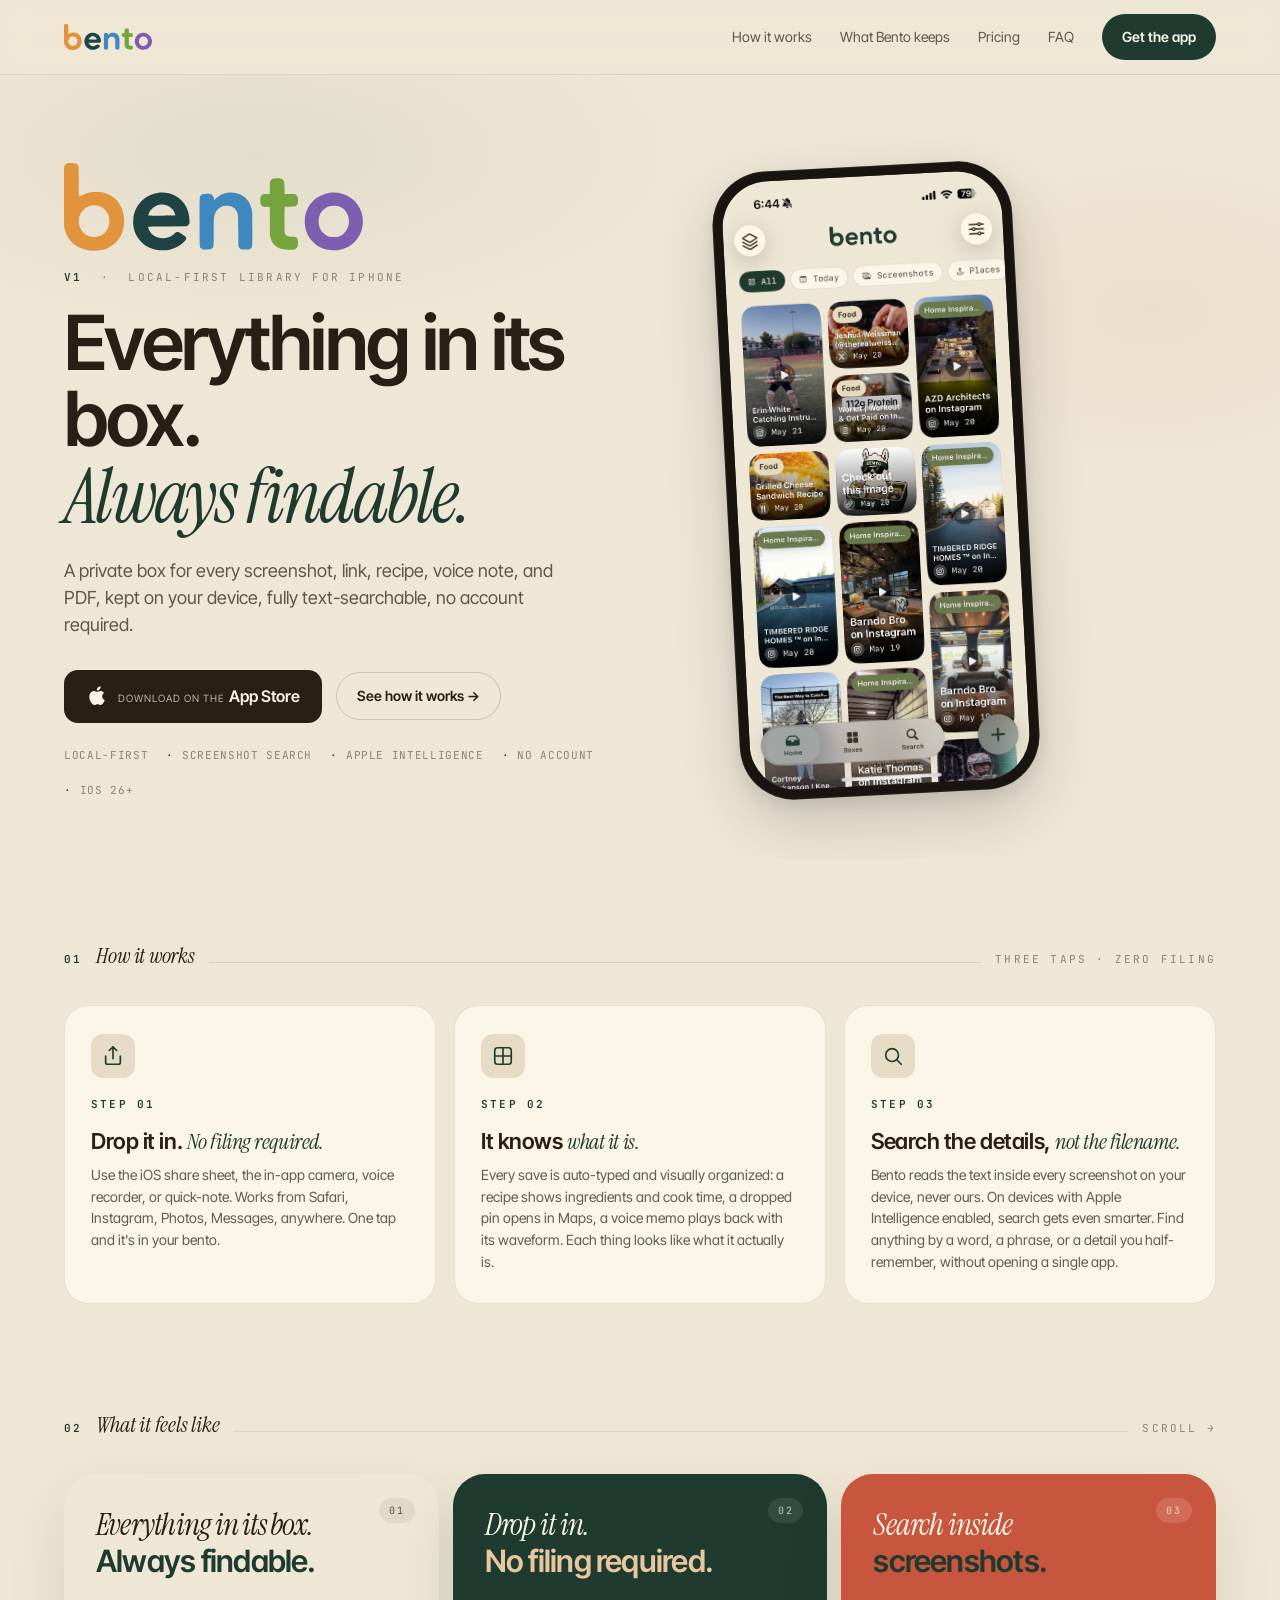
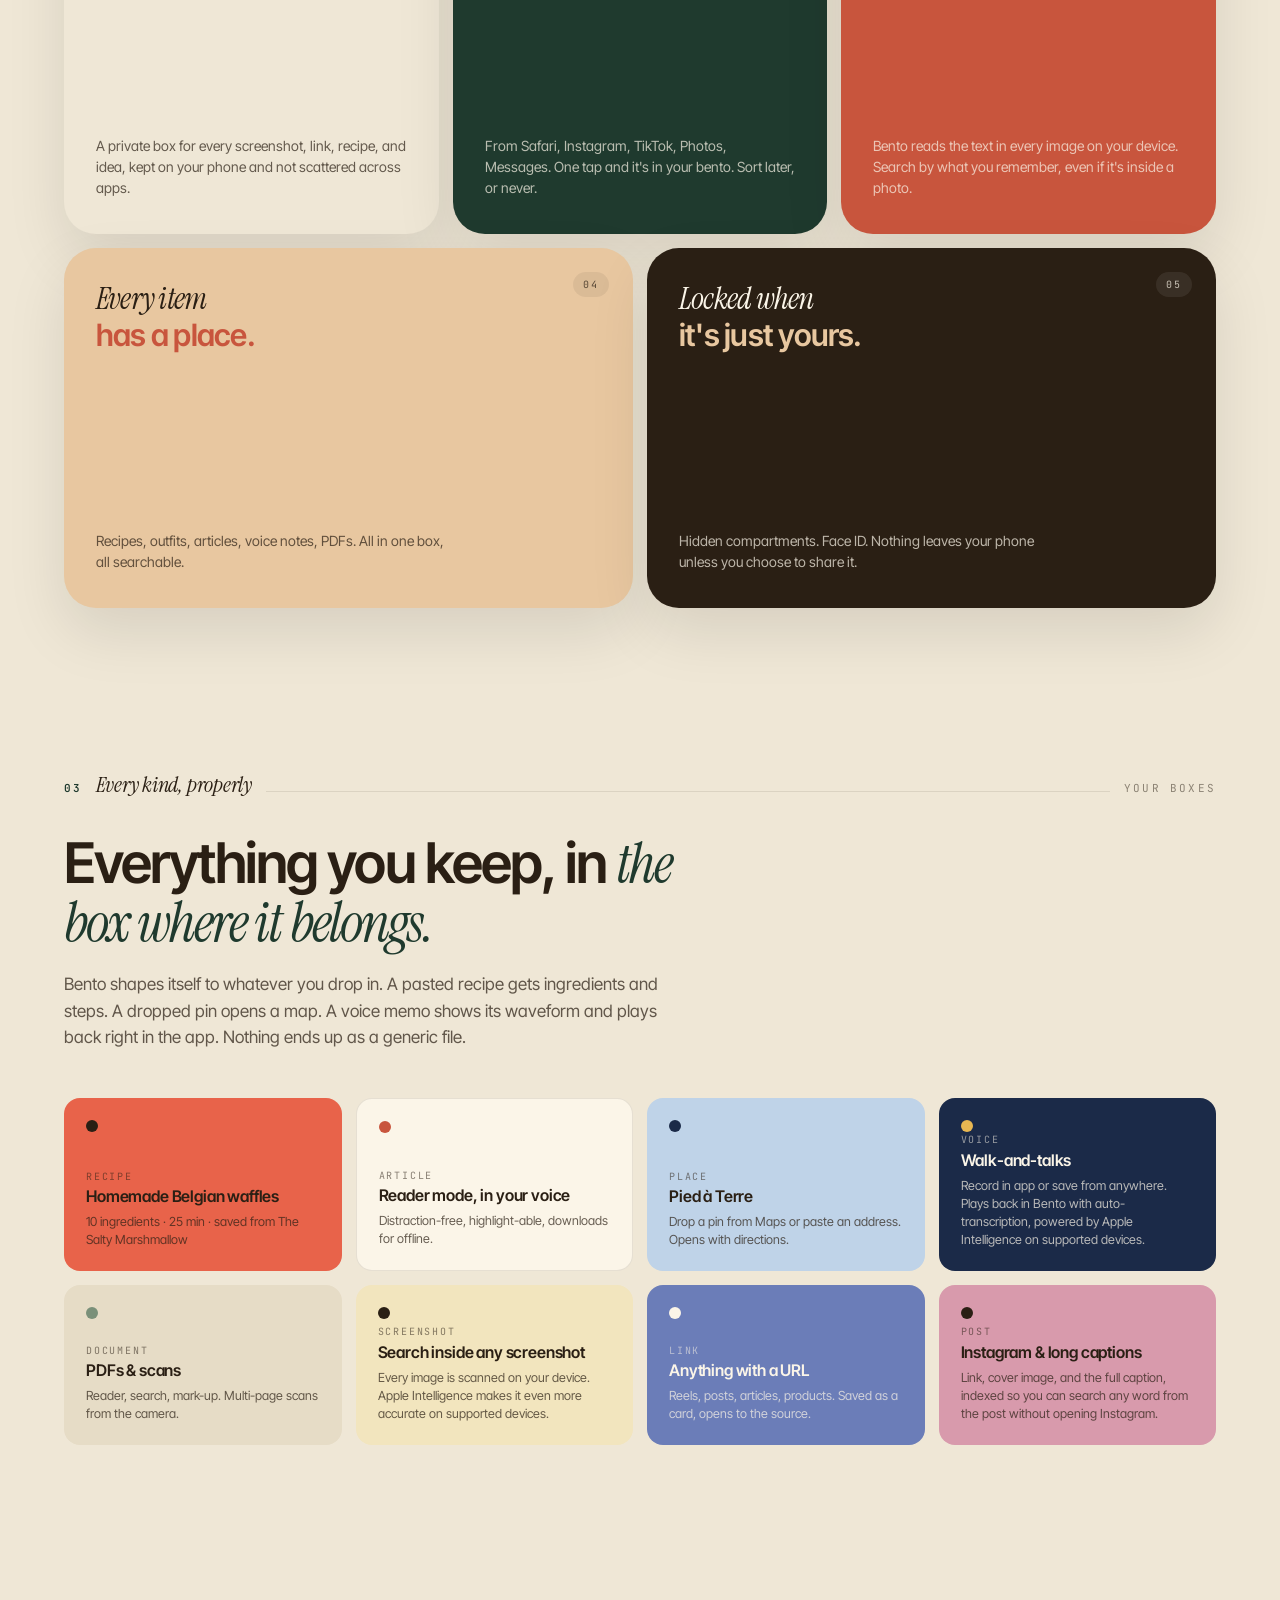
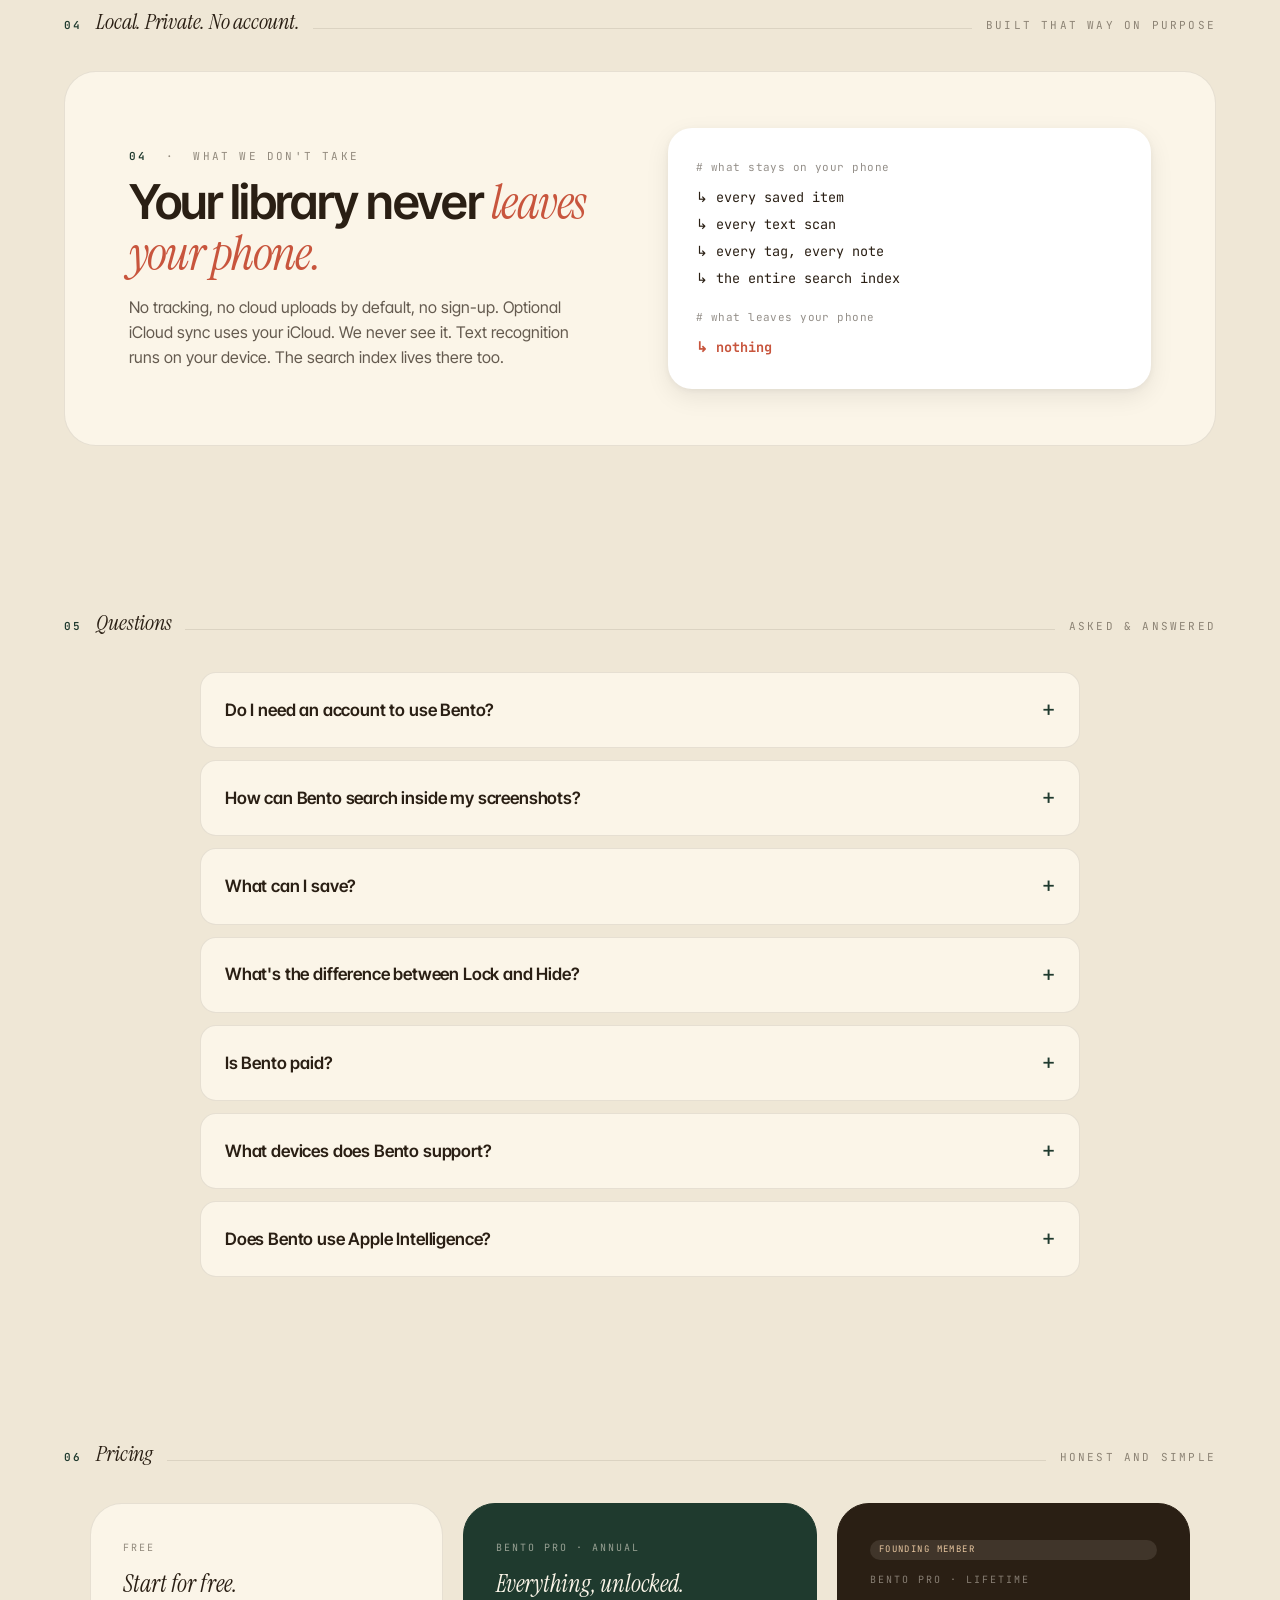
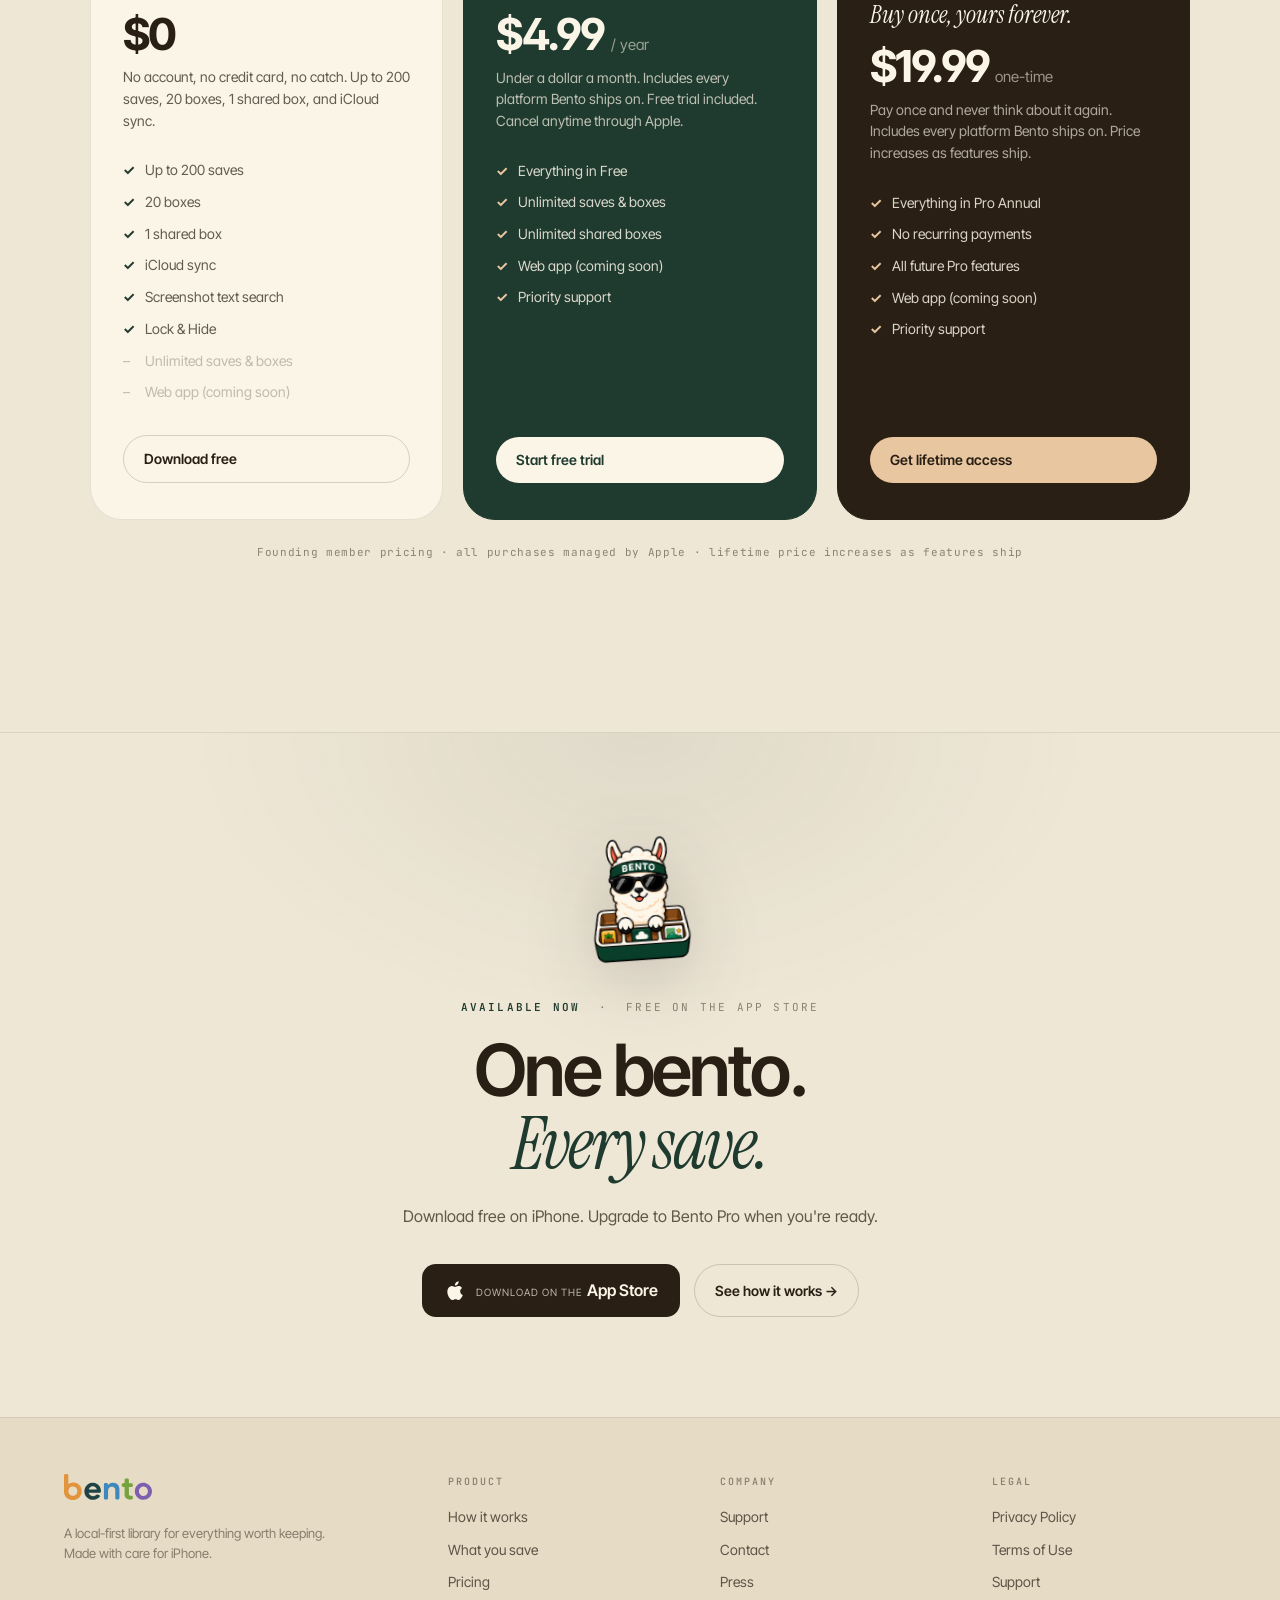
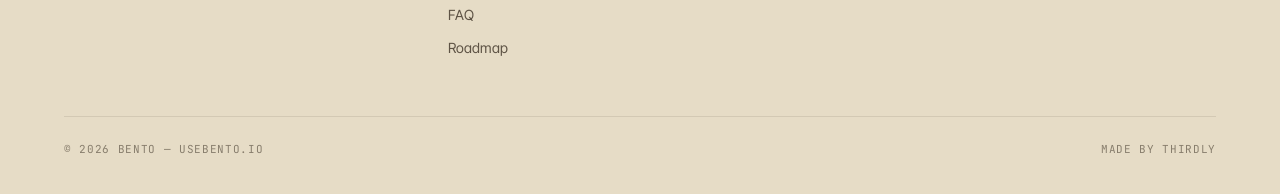
==== index.html @ d3c35651 "Scrub em dashes from all body copy across all pages Replace em dashes in running prose with colons, " ====
<!doctype html>
<html lang="en">
<head>
<meta charset="utf-8" />
<meta name="viewport" content="width=device-width, initial-scale=1" />
<title>Bento: Personal Library — Keep everything. Find anything.</title>
<meta name="description" content="Bento is a local-first library app for iPhone. Screenshots, links, recipes, voice notes, PDFs, kept in one searchable box on your device. No account required." />
<meta name="theme-color" content="#EFE7D6" />

<meta property="og:title" content="Bento — Keep everything. Find anything." />
<meta property="og:description" content="A local-first library for screenshots, links, recipes, voice notes, and PDFs. Kept in one searchable box on your phone. No account required." />
<meta property="og:type" content="website" />
<meta property="og:url" content="https://usebento.io/" />
<meta property="og:image" content="https://usebento.io/assets/og.png" />
<meta name="twitter:card" content="summary_large_image" />

<link rel="icon" type="image/png" sizes="32x32" href="favicon-32.png" />
<link rel="apple-touch-icon" sizes="180x180" href="apple-touch-icon.png" />
<link rel="preconnect" href="https://fonts.googleapis.com" />
<link rel="preconnect" href="https://fonts.gstatic.com" crossorigin />
<link href="https://fonts.googleapis.com/css2?family=Inter+Tight:wght@400;500;600;700&family=Instrument+Serif:ital@0;1&family=JetBrains+Mono:wght@400;500&display=swap" rel="stylesheet" />
<link rel="stylesheet" href="assets/styles.css" />
</head>
<body>

<!-- ─────────  Top nav  ───────── -->
<nav class="nav">
  <div class="nav-inner">
    <a class="brand" href="/" aria-label="Bento — home">
      <img class="brand-wordmark" src="logo-wordmark.svg" alt="Bento" />
    </a>
    <div class="nav-links">
      <a href="#how">How it works</a>
      <a href="#types">What Bento keeps</a>
      <a href="#pricing">Pricing</a>
      <a href="#faq">FAQ</a>
      <a class="btn btn-primary" href="https://apps.apple.com/us/app/bento-save-anything/id6770398950" target="_blank" rel="noopener">Get the app</a>
    </div>
  </div>
</nav>

<!-- ─────────  Hero  ───────── -->
<header class="hero">
  <div class="wrap hero-inner">
    <div>
      <img class="brand-wordmark brand-wordmark--lg" src="logo-wordmark.svg" alt="Bento" />
      <div class="eyebrow" style="margin: 18px 0 0;"><span class="num">v1</span> &nbsp;·&nbsp; local-first library for iPhone</div>

      <h1>Everything in its box.<br><em class="serif">Always findable.</em></h1>

      <p class="lede">A private box for every screenshot, link, recipe, voice note, and PDF, kept on your device, fully text-searchable, no account required.</p>

      <div class="hero-cta">
        <a class="btn-store" href="https://apps.apple.com/us/app/bento-save-anything/id6770398950" target="_blank" rel="noopener" aria-label="Download on the App Store">
          <svg width="22" height="22" viewBox="0 0 24 24" fill="currentColor" aria-hidden="true"><path d="M17.5 12.5c0-2.6 2.1-3.8 2.2-3.9-1.2-1.7-3-2-3.7-2-1.6-.2-3.1.9-3.9.9-.8 0-2-.9-3.4-.9-1.7 0-3.3 1-4.2 2.6-1.8 3.1-.5 7.6 1.3 10.1.9 1.2 1.9 2.6 3.3 2.5 1.3-.1 1.8-.9 3.4-.9 1.6 0 2 .9 3.4.8 1.4 0 2.3-1.2 3.1-2.4 1-1.4 1.4-2.7 1.4-2.8 0-.1-2.7-1-2.7-4.1zM15 4.6c.7-.9 1.2-2.1 1-3.3-1 .1-2.3.7-3 1.5-.7.8-1.3 2-1.1 3.2 1.2.1 2.3-.6 3.1-1.4z"/></svg>
          <span>
            <span class="pre">Download on the</span>
            <span class="name">App Store</span>
          </span>
        </a>
        <a class="btn btn-ghost" href="#how">See how it works →</a>
      </div>

      <div class="hero-meta">
        <span>local-first</span>
        <span>screenshot search</span>
        <span>Apple Intelligence</span>
        <span>no account</span>
        <span>iOS 26+</span>
      </div>
    </div>

    <!-- Real app screenshot -->
    <div class="phone-shell">
      <img class="phone-shot" src="screenshot-hero.png" alt="Bento inbox showing a grid of saved items: Instagram reels, PDFs, voicemails, and screenshots" />
    </div>
  </div>
</header>

<!-- ─────────  01 — How it works  ───────── -->
<section id="how">
  <div class="section-label"><span class="num">01</span><h2>How it works</h2><span class="rule"></span><span>three taps · zero filing</span></div>
  <div class="wrap">
    <div class="steps">
      <div class="step">
        <div class="glyph">
          <svg width="22" height="22" viewBox="0 0 24 24" fill="none" stroke="currentColor" stroke-width="1.8" stroke-linecap="round" stroke-linejoin="round" aria-hidden="true"><path d="M4 12v7a2 2 0 002 2h12a2 2 0 002-2v-7"/><polyline points="16 6 12 2 8 6"/><line x1="12" y1="2" x2="12" y2="15"/></svg>
        </div>
        <div class="step-num">STEP 01</div>
        <h3>Drop it in. <em>No filing required.</em></h3>
        <p>Use the iOS share sheet, the in-app camera, voice recorder, or quick-note. Works from Safari, Instagram, Photos, Messages, anywhere. One tap and it's in your bento.</p>
      </div>
      <div class="step">
        <div class="glyph">
          <svg width="22" height="22" viewBox="0 0 24 24" fill="none" stroke="currentColor" stroke-width="1.8" stroke-linecap="round" stroke-linejoin="round" aria-hidden="true"><rect x="3" y="3" width="18" height="18" rx="3"/><line x1="12" y1="3" x2="12" y2="21"/><line x1="3" y1="12" x2="21" y2="12"/></svg>
        </div>
        <div class="step-num">STEP 02</div>
        <h3>It knows <em>what it is.</em></h3>
        <p>Every save is auto-typed and visually organized: a recipe shows ingredients and cook time, a dropped pin opens in Maps, a voice memo plays back with its waveform. Each thing looks like what it actually is.</p>
      </div>
      <div class="step">
        <div class="glyph">
          <svg width="22" height="22" viewBox="0 0 24 24" fill="none" stroke="currentColor" stroke-width="1.8" stroke-linecap="round" stroke-linejoin="round" aria-hidden="true"><circle cx="11" cy="11" r="7"/><line x1="21" y1="21" x2="16.65" y2="16.65"/></svg>
        </div>
        <div class="step-num">STEP 03</div>
        <h3>Search the details, <em>not the filename.</em></h3>
        <p>Bento reads the text inside every screenshot on your device, never ours. On devices with Apple Intelligence enabled, search gets even smarter. Find anything by a word, a phrase, or a detail you half-remember, without opening a single app.</p>
      </div>
    </div>
  </div>
</section>

<!-- ─────────  02 — Spotlights (color-blocked App Store cards)  ───────── -->
<section id="spotlights" style="padding-top: 24px;">
  <div class="section-label"><span class="num">02</span><h2>What it feels like</h2><span class="rule"></span><span>scroll →</span></div>
  <div class="wrap">
    <div class="spotlights">
      <article class="spotlight sp-paper">
        <span class="badge">01</span>
        <h3>Everything in its box.<span class="accent">Always findable.</span></h3>
        <p>A private box for every screenshot, link, recipe, and idea, kept on your phone and not scattered across apps.</p>
      </article>
      <article class="spotlight sp-forest">
        <span class="badge">02</span>
        <h3>Drop it in.<span class="accent">No filing required.</span></h3>
        <p>From Safari, Instagram, TikTok, Photos, Messages. One tap and it's in your bento. Sort later, or never.</p>
      </article>
      <article class="spotlight sp-persim">
        <span class="badge">03</span>
        <h3>Search inside<span class="accent">screenshots.</span></h3>
        <p>Bento reads the text in every image on your device. Search by what you remember, even if it's inside a photo.</p>
      </article>
      <article class="spotlight sp-cream">
        <span class="badge">04</span>
        <h3>Every item<span class="accent">has a place.</span></h3>
        <p>Recipes, outfits, articles, voice notes, PDFs. All in one box, all searchable.</p>
      </article>
      <article class="spotlight sp-shoyu">
        <span class="badge">05</span>
        <h3>Locked when<span class="accent">it's just yours.</span></h3>
        <p>Hidden compartments. Face ID. Nothing leaves your phone unless you choose to share it.</p>
      </article>
    </div>
  </div>
</section>

<!-- ─────────  03 — Item types / boxes  ───────── -->
<section id="types">
  <div class="section-label"><span class="num">03</span><h2>Every kind, properly</h2><span class="rule"></span><span>your boxes</span></div>
  <div class="wrap">
    <h2 class="kicker">Everything you keep, in <em>the box where it belongs.</em></h2>
    <p class="lede">Bento shapes itself to whatever you drop in. A pasted recipe gets ingredients and steps. A dropped pin opens a map. A voice memo shows its waveform and plays back right in the app. Nothing ends up as a generic file.</p>

    <div class="pantry">
      <div class="pantry-tile p-recipe">
        <span class="pip"></span>
        <div>
          <div class="kind">Recipe</div>
          <div class="name">Homemade Belgian waffles</div>
          <div class="desc">10 ingredients · 25 min · saved from The Salty Marshmallow</div>
        </div>
      </div>
      <div class="pantry-tile p-quote">
        <span class="pip"></span>
        <div>
          <div class="kind">Article</div>
          <div class="name">Reader mode, in your voice</div>
          <div class="desc">Distraction-free, highlight-able, downloads for offline.</div>
        </div>
      </div>
      <div class="pantry-tile p-place">
        <span class="pip"></span>
        <div>
          <div class="kind">Place</div>
          <div class="name">Pied à Terre</div>
          <div class="desc">Drop a pin from Maps or paste an address. Opens with directions.</div>
        </div>
      </div>
      <div class="pantry-tile p-voice">
        <span class="pip"></span>
        <div>
          <div class="kind">Voice</div>
          <div class="name">Walk-and-talks</div>
          <div class="desc">Record in app or save from anywhere. Plays back in Bento with auto-transcription, powered by Apple Intelligence on supported devices.</div>
        </div>
      </div>
      <div class="pantry-tile p-pdf">
        <span class="pip"></span>
        <div>
          <div class="kind">Document</div>
          <div class="name">PDFs &amp; scans</div>
          <div class="desc">Reader, search, mark-up. Multi-page scans from the camera.</div>
        </div>
      </div>
      <div class="pantry-tile p-photo">
        <span class="pip"></span>
        <div>
          <div class="kind">Screenshot</div>
          <div class="name">Search inside any screenshot</div>
          <div class="desc">Every image is scanned on your device. Apple Intelligence makes it even more accurate on supported devices.</div>
        </div>
      </div>
      <div class="pantry-tile p-link">
        <span class="pip"></span>
        <div>
          <div class="kind">Link</div>
          <div class="name">Anything with a URL</div>
          <div class="desc">Reels, posts, articles, products. Saved as a card, opens to the source.</div>
        </div>
      </div>
      <div class="pantry-tile p-thread">
        <span class="pip"></span>
        <div>
          <div class="kind">Post</div>
          <div class="name">Instagram &amp; long captions</div>
          <div class="desc">Link, cover image, and the full caption, indexed so you can search any word from the post without opening Instagram.</div>
        </div>
      </div>
    </div>
  </div>
</section>

<!-- ─────────  04 — Privacy strip  ───────── -->
<section id="privacy">
  <div class="section-label"><span class="num">04</span><h2>Local. Private. No account.</h2><span class="rule"></span><span>built that way on purpose</span></div>
  <div class="wrap">
    <div class="privacy-strip">
      <div class="privacy-copy persimmon">
        <div class="eyebrow"><span class="num">04</span> &nbsp;·&nbsp; what we don't take</div>
        <h2>Your library never <em class="serif">leaves your phone.</em></h2>
        <p>No tracking, no cloud uploads by default, no sign-up. Optional iCloud sync uses your iCloud. We never see it. Text recognition runs on your device. The search index lives there too.</p>
      </div>
      <div class="privacy-card" aria-hidden="true">
        <div class="com"># what stays on your phone</div>
        <div>↳ every saved item</div>
        <div>↳ every text scan</div>
        <div>↳ every tag, every note</div>
        <div>↳ the entire search index</div>
        <div class="com" style="margin-top: 14px;"># what leaves your phone</div>
        <div class="nope">↳ nothing</div>
      </div>
    </div>
  </div>
</section>

<!-- ─────────  05 — FAQ  ───────── -->
<section id="faq">
  <div class="section-label"><span class="num">05</span><h2>Questions</h2><span class="rule"></span><span>asked &amp; answered</span></div>
  <div class="wrap">
    <div class="faq">
      <details>
        <summary>Do I need an account to use Bento?</summary>
        <p>No. Install and start saving immediately: no email, no sign-in, no profile. If you want to sync across devices, Bento uses iCloud through your existing Apple ID. Nothing routes through our servers.</p>
      </details>
      <details>
        <summary>How can Bento search inside my screenshots?</summary>
        <p>Bento uses Apple's on-device text recognition (OCR) to read and index the words inside your images, all on your device, never uploaded. Once scanned, you can search any screenshot by the text it contains, just like a document.</p>
      </details>
      <details>
        <summary>What can I save?</summary>
        <p>Anything that shows up in the iOS share sheet: links, screenshots, photos, voice memos, PDFs, articles, places, contacts, recipes, Instagram posts, and more. Bento auto-detects the type — it knows what it is.</p>
      </details>
      <details>
        <summary>What's the difference between Lock and Hide?</summary>
        <p><strong>Lock</strong> means a compartment is visible but gated by Face ID. <strong>Hide</strong> means the items don't appear in your inbox, search, or widgets at all. They live in a private vault you reveal with a pull-down gesture (or only from Settings, your choice).</p>
      </details>
      <details>
        <summary>Is Bento paid?</summary>
        <p>The core experience is free: up to 200 saves, 20 boxes, 1 shared box, and iCloud sync, no account required. Bento Pro is available as an annual subscription ($4.99/year, free trial included) or a one-time Founding Member purchase ($19.99). Both unlock unlimited saves, unlimited boxes, unlimited shared boxes, and every platform Bento ships on. The lifetime price will increase as features ship.</p>
      </details>
      <details>
        <summary>What devices does Bento support?</summary>
        <p>iPhone running iOS 26 or later. iPad and Mac are on the roadmap. Android is not currently planned.</p>
      </details>
      <details>
        <summary>Does Bento use Apple Intelligence?</summary>
        <p>Yes, where it's available. On iPhone 16 and later with Apple Intelligence enabled in Settings, Bento uses it to improve voice transcription and screenshot search. On older devices, Bento falls back to Apple's standard on-device tools, which still work well.</p>
      </details>
    </div>
  </div>
</section>

<!-- ─────────  06 — Pricing  ───────── -->
<section id="pricing">
  <div class="section-label"><span class="num">06</span><h2>Pricing</h2><span class="rule"></span><span>honest and simple</span></div>
  <div class="wrap">
    <div class="pricing-grid">

      <div class="plan-card">
        <div class="plan-tier">Free</div>
        <div class="plan-name">Start for free.</div>
        <div class="plan-price"><span class="plan-amount">$0</span></div>
        <div class="plan-desc">No account, no credit card, no catch. Up to 200 saves, 20 boxes, 1 shared box, and iCloud sync.</div>
        <ul class="plan-features">
          <li>Up to 200 saves</li>
          <li>20 boxes</li>
          <li>1 shared box</li>
          <li>iCloud sync</li>
          <li>Screenshot text search</li>
          <li>Lock &amp; Hide</li>
          <li class="off">Unlimited saves &amp; boxes</li>
          <li class="off">Web app (coming soon)</li>
        </ul>
        <a class="btn btn-ghost" href="https://apps.apple.com/us/app/bento-save-anything/id6770398950" target="_blank" rel="noopener">Download free</a>
      </div>

      <div class="plan-card plan-card--featured">
        <div class="plan-tier">Bento Pro · Annual</div>
        <div class="plan-name">Everything, unlocked.</div>
        <div class="plan-price"><span class="plan-amount">$4.99</span><span class="plan-period">&thinsp;/ year</span></div>
        <div class="plan-desc">Under a dollar a month. Includes every platform Bento ships on. Free trial included. Cancel anytime through Apple.</div>
        <ul class="plan-features">
          <li>Everything in Free</li>
          <li>Unlimited saves &amp; boxes</li>
          <li>Unlimited shared boxes</li>
          <li>Web app (coming soon)</li>
          <li>Priority support</li>
        </ul>
        <a class="btn btn-primary" href="https://apps.apple.com/us/app/bento-save-anything/id6770398950" target="_blank" rel="noopener" style="background:var(--rice); color:var(--forest);">Start free trial</a>
      </div>

      <div class="plan-card plan-card--lifetime">
        <div class="plan-badge">Founding Member</div>
        <div class="plan-tier">Bento Pro · Lifetime</div>
        <div class="plan-name">Buy once, yours forever.</div>
        <div class="plan-price"><span class="plan-amount">$19.99</span><span class="plan-period">&thinsp;one-time</span></div>
        <div class="plan-desc">Pay once and never think about it again. Includes every platform Bento ships on. Price increases as features ship.</div>
        <ul class="plan-features">
          <li>Everything in Pro Annual</li>
          <li>No recurring payments</li>
          <li>All future Pro features</li>
          <li>Web app (coming soon)</li>
          <li>Priority support</li>
        </ul>
        <a class="btn btn-primary" href="https://apps.apple.com/us/app/bento-save-anything/id6770398950" target="_blank" rel="noopener" style="background:var(--cream); color:var(--ink);">Get lifetime access</a>
      </div>

    </div>
    <p class="pricing-note">Founding member pricing · all purchases managed by Apple · lifetime price increases as features ship</p>
  </div>
</section>

<!-- ─────────  Big CTA  ───────── -->
<section id="download" class="cta">
  <img class="cta-tray" src="llamabentov2.png" alt="" aria-hidden="true" />
  <div class="eyebrow" style="display:inline-block; margin-bottom: 18px;"><span class="num">available now</span> &nbsp;·&nbsp; free on the app store</div>
  <h2>One bento.<br><em>Every save.</em></h2>
  <p>Download free on iPhone. Upgrade to Bento Pro when you're ready.</p>
  <div class="cta-actions">
    <a class="btn-store" href="https://apps.apple.com/us/app/bento-save-anything/id6770398950" target="_blank" rel="noopener" aria-label="Download on the App Store">
      <svg width="22" height="22" viewBox="0 0 24 24" fill="currentColor" aria-hidden="true"><path d="M17.5 12.5c0-2.6 2.1-3.8 2.2-3.9-1.2-1.7-3-2-3.7-2-1.6-.2-3.1.9-3.9.9-.8 0-2-.9-3.4-.9-1.7 0-3.3 1-4.2 2.6-1.8 3.1-.5 7.6 1.3 10.1.9 1.2 1.9 2.6 3.3 2.5 1.3-.1 1.8-.9 3.4-.9 1.6 0 2 .9 3.4.8 1.4 0 2.3-1.2 3.1-2.4 1-1.4 1.4-2.7 1.4-2.8 0-.1-2.7-1-2.7-4.1zM15 4.6c.7-.9 1.2-2.1 1-3.3-1 .1-2.3.7-3 1.5-.7.8-1.3 2-1.1 3.2 1.2.1 2.3-.6 3.1-1.4z"/></svg>
      <span>
        <span class="pre">Download on the</span>
        <span class="name">App Store</span>
      </span>
    </a>
    <a class="btn btn-ghost" href="#how">See how it works →</a>
  </div>
</section>

<!-- ─────────  Footer  ───────── -->
<footer>
  <div class="wrap">
    <div class="foot-grid">
      <div class="foot-brand">
        <a class="brand" href="/" aria-label="Bento — home">
          <img class="brand-wordmark" src="logo-wordmark.svg" alt="Bento" />
        </a>
        <p>A local-first library for everything worth keeping. Made with care for iPhone.</p>
      </div>
      <div class="foot-col">
        <h4>Product</h4>
        <ul>
          <li><a href="#how">How it works</a></li>
          <li><a href="#types">What you save</a></li>
          <li><a href="#pricing">Pricing</a></li>
          <li><a href="#faq">FAQ</a></li>
          <li><a href="roadmap.html">Roadmap</a></li>
        </ul>
      </div>
      <div class="foot-col">
        <h4>Company</h4>
        <ul>
          <li><a href="support.html">Support</a></li>
          <li><a href="mailto:hello@usebento.io">Contact</a></li>
          <li><a href="mailto:press@usebento.io">Press</a></li>
        </ul>
      </div>
      <div class="foot-col">
        <h4>Legal</h4>
        <ul>
          <li><a href="privacy.html">Privacy Policy</a></li>
          <li><a href="terms.html">Terms of Use</a></li>
          <li><a href="support.html">Support</a></li>
        </ul>
      </div>
    </div>
    <div class="foot-base">
      <span>© 2026 Bento — usebento.io</span>
      <span>Made by thirdly</span>
    </div>
  </div>
</footer>

</body>
</html>
---- assets/styles.css ----
/* ───────────────────────────────────────────────
   Bento — usebento.io
   Base: rice paper light mode · Box tints: Stationery v3
   ─────────────────────────────────────────────── */

:root {
  --paper:        #EFE7D6;   /* canvas — warm rice paper */
  --paper-deep:   #E6DCC6;   /* frame */
  --rice:         #FBF5E8;   /* compartment fill */
  --rice-2:       #F2EAD6;
  --cream:        #E8C7A0;   /* sesame */
  --cream-soft:   #F4E5C8;

  --ink:          #2A1F14;   /* warm dark brown — the foreground */
  --ink-2:        rgba(42, 31, 20, 0.72);
  --ink-3:        rgba(42, 31, 20, 0.50);
  --ink-4:        rgba(42, 31, 20, 0.28);

  --forest:       #1F3A2E;   /* primary accent */
  --forest-deep:  #0F2419;
  --forest-soft:  rgba(31, 58, 46, 0.10);
  --forest-line:  rgba(31, 58, 46, 0.16);

  --persimmon:    #C8553D;   /* terracotta highlight */
  --persimmon-soft: rgba(200, 85, 61, 0.12);

  /* Box tints — Stationery palette v3 (no food references) */
  --t-coral:  #E8634A;   /* ink — alerts, recipes, today        */
  --t-butter: #E8B752;   /* ink — notes, drafts, in-progress    */
  --t-rose:   #D89AAC;   /* ink — social, people, gifts         */
  --t-sky:    #BFD3E8;   /* paper — links, web, references      */
  --t-mint:   #C8DDD0;   /* paper — fitness, fresh, today       */
  --t-cream:  #F2E5BE;   /* paper — reading, archive            */
  --t-bone:   #EFE8D8;   /* paper — neutral, default            */
  --t-clay:   #E8C8B0;   /* paper — audio, voice                */
  --t-iris:   #6B7DB8;   /* cloth — focus, deep work            */
  --t-sage:   #7A9079;   /* cloth — places, travel, outdoor     */
  --t-slate:  #1B2A48;   /* dark  — vault, finance, home base   */
  --t-indigo: #2D4068;   /* dark  — private, locked             */

  /* Legacy aliases so nothing breaks if referenced elsewhere */
  --t-ginger: var(--t-coral);
  --t-plum:   var(--t-rose);
  --t-pickle: var(--t-sky);
  --t-nori:   var(--t-slate);
  --t-sesame: var(--t-cream);
  --t-miso:   var(--t-butter);
  --t-wasabi: var(--t-mint);
  --t-salmon: var(--t-clay);
  --t-shoyu:  var(--t-indigo);
  --t-shiso:  var(--t-iris);
  --t-tea:    var(--t-sage);

  --line:        rgba(42, 31, 20, 0.10);
  --line-strong: rgba(42, 31, 20, 0.18);

  --font-sans:  "Inter Tight", -apple-system, system-ui, "Segoe UI", sans-serif;
  --font-serif: "Instrument Serif", "New York", Georgia, serif;
  --font-mono:  "JetBrains Mono", ui-monospace, "SF Mono", monospace;

  --radius-sm: 10px;
  --radius:    16px;
  --radius-lg: 24px;
  --radius-xl: 32px;

  --shadow-sm: 0 1px 2px rgba(20, 20, 24, 0.04), 0 4px 12px rgba(20, 20, 24, 0.05);
  --shadow:    0 8px 24px rgba(20, 20, 24, 0.08), 0 2px 6px rgba(20, 20, 24, 0.05);
  --shadow-lg: 0 24px 60px rgba(20, 20, 24, 0.18), 0 6px 16px rgba(20, 20, 24, 0.08);
}

/* Reset-ish */
*, *::before, *::after { box-sizing: border-box; }
html { -webkit-font-smoothing: antialiased; text-size-adjust: 100%; scroll-behavior: smooth; }
body {
  margin: 0;
  font-family: var(--font-sans);
  font-size: 16px;
  line-height: 1.55;
  color: var(--ink);
  background: var(--paper);
  font-feature-settings: "ss01", "cv11";
}
img, svg { display: block; max-width: 100%; }
a { color: inherit; text-decoration: none; }
button { font-family: inherit; cursor: pointer; border: 0; background: transparent; color: inherit; }

::selection { background: var(--forest); color: var(--rice); }

/* ─────────────────  Layout primitives  ───────────────── */

.wrap { max-width: 1200px; margin: 0 auto; padding: 0 24px; }
.wrap-narrow { max-width: 760px; margin: 0 auto; padding: 0 24px; }

.eyebrow {
  font-family: var(--font-mono);
  font-size: 11px;
  letter-spacing: 0.2em;
  text-transform: uppercase;
  color: var(--ink-3);
}
.eyebrow .num { color: var(--forest); font-weight: 600; }

.section-label {
  display: flex;
  align-items: baseline;
  gap: 14px;
  margin: 0 auto 32px;
  max-width: 1200px;
  padding: 0 24px;
  font-family: var(--font-mono);
  font-size: 11px;
  letter-spacing: 0.2em;
  text-transform: uppercase;
  color: var(--ink-3);
}
.section-label .num { color: var(--forest); font-weight: 600; }
.section-label h2 {
  margin: 0;
  font-family: var(--font-serif);
  font-style: italic;
  font-weight: 400;
  text-transform: none;
  letter-spacing: -0.01em;
  font-size: 22px;
  color: var(--ink);
}
.section-label .rule { flex: 1; height: 1px; background: var(--line); }

em.serif {
  font-family: var(--font-serif);
  font-style: italic;
  font-weight: 400;
  color: var(--forest);
}
.persimmon em.serif { color: var(--persimmon); }

/* ─────────────────  Top nav  ───────────────── */

.nav {
  position: sticky; top: 0; z-index: 50;
  background: rgba(239, 231, 214, 0.78);
  backdrop-filter: saturate(140%) blur(14px);
  -webkit-backdrop-filter: saturate(140%) blur(14px);
  border-bottom: 1px solid var(--line);
}
.nav-inner {
  max-width: 1200px; margin: 0 auto; padding: 14px 24px;
  display: flex; align-items: center; justify-content: space-between;
}
.brand { display: inline-flex; align-items: center; gap: 12px; }
.brand-mark {
  width: 32px; height: 32px; border-radius: 9px;
  background: var(--forest);
  display: grid; place-items: center;
}
.brand-name {
  font-family: var(--font-serif);
  font-style: italic;
  font-size: 22px;
  color: var(--ink);
  letter-spacing: -0.01em;
}
.brand-wordmark {
  height: 26px;
  width: auto;
  display: block;
}
.brand-wordmark--lg { height: 88px; }
@media (max-width: 720px) {
  .brand-wordmark--lg { height: 64px; }
}
.nav-links { display: flex; align-items: center; gap: 28px; }
.nav-links a:not(.btn) {
  font-size: 14px; color: var(--ink-2);
  transition: color 120ms ease;
}
.nav-links a:not(.btn):hover { color: var(--ink); }

@media (max-width: 720px) {
  .nav-links a:not(.btn) { display: none; }
}

/* ─────────────────  Buttons  ───────────────── */

.btn {
  display: inline-flex; align-items: center; gap: 10px;
  padding: 12px 20px;
  border-radius: 999px;
  font-size: 14px; font-weight: 600;
  transition: transform 120ms ease, background 120ms ease, color 120ms ease;
  white-space: nowrap;
}
.btn:hover { transform: translateY(-1px); }
.btn-primary { background: var(--forest); color: var(--rice); }
.btn-primary:hover { background: var(--forest-deep); }
.btn-ghost { background: transparent; color: var(--ink); border: 1px solid var(--line-strong); }
.btn-ghost:hover { background: rgba(42, 31, 20, 0.04); }

.btn-store {
  display: inline-flex; align-items: center; gap: 10px;
  padding: 14px 22px;
  background: var(--ink); color: var(--rice);
  border-radius: 14px;
  transition: transform 120ms ease, background 120ms ease;
}
.btn-store:hover { transform: translateY(-1px); background: #1a1208; }
.btn-store .pre { font-size: 10px; opacity: 0.7; letter-spacing: 0.1em; text-transform: uppercase; line-height: 1; margin-bottom: 4px; }
.btn-store .name { font-size: 16px; font-weight: 600; line-height: 1; }

/* ─────────────────  Hero  ───────────────── */

.hero {
  position: relative;
  padding: 88px 0 60px;
  overflow: hidden;
}
.hero::before {
  content: "";
  position: absolute; inset: 0; pointer-events: none;
  background:
    radial-gradient(60% 40% at 20% 10%, rgba(31, 58, 46, 0.06), transparent 60%),
    radial-gradient(40% 40% at 90% 30%, rgba(200, 85, 61, 0.06), transparent 60%);
}
.hero-inner {
  position: relative;
  display: grid;
  grid-template-columns: 1.1fr 0.9fr;
  gap: 64px;
  align-items: center;
}
.hero h1 {
  margin: 18px 0 22px;
  font-size: clamp(44px, 6vw, 76px);
  font-weight: 600;
  letter-spacing: -0.035em;
  line-height: 1.0;
}
.hero .lede {
  font-size: 18px;
  color: var(--ink-2);
  max-width: 520px;
  line-height: 1.5;
  margin: 0 0 32px;
}
.hero-cta { display: flex; flex-wrap: wrap; gap: 14px; align-items: center; }
.hero-meta {
  margin-top: 24px;
  display: flex; flex-wrap: wrap; gap: 18px;
  font-family: var(--font-mono);
  font-size: 11px;
  color: var(--ink-3);
  letter-spacing: 0.06em;
  text-transform: uppercase;
}
.hero-meta span::before { content: "·"; margin-right: 8px; color: var(--forest); }
.hero-meta span:first-child::before { display: none; }

@media (max-width: 980px) {
  .hero { padding: 56px 0 32px; }
  .hero-inner { grid-template-columns: 1fr; gap: 40px; }
}

/* ─────────────────  Phone visual (right column of hero)  ───────────────── */

.phone-shell {
  width: 300px;
  flex-shrink: 0;
  border-radius: 54px;
  background: #1A1410;
  padding: 10px;
  box-shadow: var(--shadow-lg), 0 0 0 1px rgba(255,255,255,0.06) inset;
  transform: rotate(-3deg);
  transition: transform 400ms ease;
}
.phone-shell:hover { transform: rotate(0deg); }
.phone-shot {
  width: 100%;
  border-radius: 46px;
  display: block;
}

@media (max-width: 980px) {
  .phone-shell { transform: none; width: 260px; }
}

/* ─────────────────  Logo wordmark  ───────────────── */

.wordmark {
  display: inline-flex; align-items: center; gap: 18px;
  margin-bottom: 4px;
}
.wordmark .mark {
  width: 56px; height: 56px; border-radius: 16px;
  background: var(--forest);
  display: grid; place-items: center;
}

/* ─────────────────  Three-step "How it works"  ───────────────── */

.steps {
  display: grid;
  grid-template-columns: repeat(3, 1fr);
  gap: 18px;
  margin-top: 8px;
}
.step {
  background: var(--rice);
  border: 1px solid var(--line);
  border-radius: var(--radius-lg);
  padding: 28px 26px 30px;
  position: relative;
  transition: transform 220ms ease, box-shadow 220ms ease;
}
.step:hover { transform: translateY(-4px); box-shadow: var(--shadow); }
.step-num {
  font-family: var(--font-mono);
  font-size: 11px;
  letter-spacing: 0.2em;
  color: var(--forest);
  font-weight: 600;
  margin-bottom: 16px;
}
.step h3 {
  margin: 0 0 10px;
  font-size: 22px;
  font-weight: 600;
  letter-spacing: -0.02em;
  line-height: 1.15;
}
.step h3 em { font-family: var(--font-serif); font-style: italic; color: var(--forest); font-weight: 400; }
.step p { margin: 0; font-size: 14px; color: var(--ink-2); line-height: 1.55; }
.step .glyph {
  width: 44px; height: 44px;
  border-radius: 12px;
  background: var(--paper-deep);
  display: grid; place-items: center;
  margin-bottom: 18px;
  color: var(--forest);
}
@media (max-width: 880px) {
  .steps { grid-template-columns: 1fr; }
}

/* ─────────────────  Spotlights (color-blocked App Store style)  ───────────────── */

.spotlights {
  display: grid;
  grid-template-columns: repeat(6, 1fr);
  gap: 14px;
  margin-top: 8px;
}
.spotlight {
  border-radius: var(--radius-xl);
  padding: 36px 32px;
  position: relative;
  overflow: hidden;
  min-height: 360px;
  display: flex; flex-direction: column; justify-content: space-between;
  color: var(--ink);
  box-shadow: 0 24px 60px rgba(0, 0, 0, 0.10);
  transition: transform 240ms ease, box-shadow 240ms ease;
}
.spotlight:hover { transform: translateY(-4px); box-shadow: 0 32px 70px rgba(0, 0, 0, 0.14); }
.spotlight .badge {
  position: absolute; top: 24px; right: 24px;
  padding: 5px 10px;
  border-radius: 999px;
  background: rgba(0, 0, 0, 0.08);
  font-family: var(--font-mono);
  font-size: 10px;
  letter-spacing: 0.18em;
  text-transform: uppercase;
  opacity: 0.75;
}
.spotlight h3 {
  font-size: clamp(28px, 2.4vw, 38px);
  line-height: 1.02;
  letter-spacing: -0.025em;
  margin: 0;
  font-family: var(--font-serif);
  font-style: italic;
  font-weight: 400;
}
.spotlight h3 .accent {
  display: block;
  font-family: var(--font-sans);
  font-style: normal;
  font-weight: 600;
  margin-top: 4px;
}
.spotlight p {
  font-size: 14px; line-height: 1.5;
  max-width: 360px;
  margin: 14px 0 0;
  opacity: 0.7;
}

/* Spotlights — color blocks lifted from the App Store shots */
.sp-paper    { background: var(--paper);   color: var(--ink);  grid-column: span 2; }
.sp-paper    .accent { color: var(--forest); }

.sp-forest   { background: var(--forest);  color: var(--rice); grid-column: span 2; }
.sp-forest   .accent { color: var(--cream); }
.sp-forest   .badge { background: rgba(255, 255, 255, 0.12); color: var(--rice); }

.sp-persim   { background: var(--persimmon); color: var(--rice); grid-column: span 2; }
.sp-persim   .accent { color: var(--forest); }
.sp-persim   .badge { background: rgba(255, 255, 255, 0.18); color: var(--rice); }

.sp-cream    { background: var(--cream); color: var(--ink); grid-column: span 3; }
.sp-cream    .accent { color: var(--persimmon); }

.sp-shoyu    { background: var(--ink); color: var(--rice); grid-column: span 3; }
.sp-shoyu    .accent { color: var(--cream); }
.sp-shoyu    .badge { background: rgba(255, 255, 255, 0.10); color: var(--rice); }

@media (max-width: 980px) {
  .spotlights { grid-template-columns: 1fr 1fr; }
  .spotlight, .sp-paper, .sp-forest, .sp-persim, .sp-cream, .sp-shoyu { grid-column: span 1; }
}
@media (max-width: 600px) {
  .spotlights { grid-template-columns: 1fr; }
}

/* ─────────────────  Item types grid (the pantry)  ───────────────── */

.pantry {
  display: grid;
  grid-template-columns: repeat(4, 1fr);
  gap: 14px;
}
.pantry-tile {
  border-radius: var(--radius);
  padding: 22px;
  min-height: 160px;
  display: flex; flex-direction: column; justify-content: space-between;
  position: relative; overflow: hidden;
  color: var(--ink);
  transition: transform 200ms ease;
}
.pantry-tile:hover { transform: translateY(-2px); }
.pantry-tile .pip {
  width: 12px; height: 12px; border-radius: 50%;
}
.pantry-tile .name {
  font-size: 16px; font-weight: 600;
  letter-spacing: -0.01em;
}
.pantry-tile .desc {
  font-size: 12.5px; opacity: 0.7;
  margin-top: 4px;
  line-height: 1.45;
}
.pantry-tile .kind {
  font-family: var(--font-mono);
  font-size: 10px;
  letter-spacing: 0.18em;
  text-transform: uppercase;
  opacity: 0.55;
}

.p-recipe { background: var(--t-coral); color: var(--ink); }
.p-recipe .pip { background: var(--ink); }
.p-quote  { background: var(--rice); border: 1px solid var(--line); }
.p-quote  .pip { background: var(--persimmon); }
.p-place  { background: var(--t-sky); color: var(--ink); }
.p-place  .pip { background: var(--t-slate); }
.p-voice  { background: var(--t-slate); color: var(--rice); }
.p-voice  .pip { background: var(--t-butter); }
.p-pdf    { background: var(--paper-deep); }
.p-pdf    .pip { background: var(--t-sage); }
.p-photo  { background: var(--t-cream); color: var(--ink); }
.p-photo  .pip { background: var(--ink); }
.p-link   { background: var(--t-iris); color: var(--rice); }
.p-link   .pip { background: var(--rice); }
.p-thread { background: var(--t-rose); color: var(--ink); }
.p-thread .pip { background: var(--ink); }

@media (max-width: 880px) { .pantry { grid-template-columns: repeat(2, 1fr); } }
@media (max-width: 480px) { .pantry { grid-template-columns: 1fr; } }

/* ─────────────────  Privacy strip ("what stays / what leaves")  ───────────────── */

.privacy-strip {
  background: var(--rice);
  border: 1px solid var(--line);
  border-radius: var(--radius-xl);
  padding: 56px clamp(28px, 5vw, 72px);
  display: grid;
  grid-template-columns: 1fr 1fr;
  gap: 56px;
  align-items: center;
}
.privacy-copy h2 {
  font-size: clamp(34px, 4vw, 48px);
  font-weight: 600;
  letter-spacing: -0.03em;
  line-height: 1.05;
  margin: 12px 0 16px;
}
.privacy-copy h2 em { font-family: var(--font-serif); font-style: italic; color: var(--persimmon); font-weight: 400; }
.privacy-copy p { color: var(--ink-2); font-size: 16px; max-width: 460px; margin: 0; }
.privacy-card {
  background: #fff;
  border-radius: var(--radius-lg);
  padding: 28px;
  box-shadow: var(--shadow);
  font-family: var(--font-mono);
  font-size: 13.5px;
  line-height: 2;
  color: var(--ink);
}
.privacy-card .com { color: var(--ink-3); font-size: 11px; letter-spacing: 0.04em; margin-bottom: 6px; }
.privacy-card .nope { color: var(--persimmon); font-weight: 700; }

@media (max-width: 980px) {
  .privacy-strip { grid-template-columns: 1fr; gap: 36px; padding: 40px 28px; }
}

/* ─────────────────  FAQ  ───────────────── */

.faq { display: grid; gap: 12px; max-width: 880px; margin: 0 auto; }
.faq details {
  background: var(--rice);
  border: 1px solid var(--line);
  border-radius: var(--radius);
  padding: 20px 24px;
  transition: background 160ms ease;
}
.faq details[open] { background: #fff; box-shadow: var(--shadow-sm); }
.faq summary {
  list-style: none;
  cursor: pointer;
  font-size: 17px;
  font-weight: 600;
  letter-spacing: -0.01em;
  display: flex; align-items: center; justify-content: space-between;
}
.faq summary::-webkit-details-marker { display: none; }
.faq summary::after {
  content: "+";
  font-family: var(--font-mono);
  font-size: 22px;
  color: var(--forest);
  font-weight: 400;
  transition: transform 220ms ease;
}
.faq details[open] summary::after { content: "−"; }
.faq p { margin: 12px 0 0; color: var(--ink-2); font-size: 15px; line-height: 1.55; }

/* ─────────────────  Big bottom CTA  ───────────────── */

.cta {
  position: relative;
  text-align: center;
  padding: 100px 24px;
  background:
    radial-gradient(50% 60% at 50% 0%, rgba(31, 58, 46, 0.08), transparent 70%),
    var(--paper);
  border-top: 1px solid var(--line);
  margin-top: 80px;
}
.cta h2 {
  font-size: clamp(44px, 6vw, 72px);
  font-weight: 600;
  letter-spacing: -0.035em;
  line-height: 1;
  margin: 0 auto 24px;
  max-width: 12ch;
}
.cta h2 em { font-family: var(--font-serif); font-style: italic; color: var(--forest); font-weight: 400; }
.cta p { margin: 0 auto 36px; max-width: 480px; color: var(--ink-2); }
.cta-actions { display: inline-flex; gap: 14px; flex-wrap: wrap; justify-content: center; }
.cta-tray {
  width: 132px; height: 132px;
  margin: 0 auto 28px;
  filter: drop-shadow(0 18px 36px rgba(20, 20, 24, 0.18));
  transform: rotate(-4deg);
  transition: transform 320ms ease;
}
.cta-tray:hover { transform: rotate(0deg) scale(1.04); }
@media (max-width: 600px) {
  .cta-tray { width: 100px; height: 100px; }
}

/* ─────────────────  Footer  ───────────────── */

footer {
  background: var(--paper-deep);
  border-top: 1px solid var(--line);
  padding: 56px 0 36px;
}
.foot-grid {
  display: grid;
  grid-template-columns: 1.5fr 1fr 1fr 1fr;
  gap: 48px;
  align-items: start;
}
.foot-brand p {
  margin: 16px 0 0;
  font-size: 13px; color: var(--ink-3);
  max-width: 280px; line-height: 1.55;
}
.foot-col h4 {
  font-family: var(--font-mono);
  font-size: 10px;
  letter-spacing: 0.2em;
  text-transform: uppercase;
  color: var(--ink-3);
  margin: 0 0 14px;
  font-weight: 500;
}
.foot-col ul { list-style: none; padding: 0; margin: 0; display: grid; gap: 8px; }
.foot-col a { font-size: 14px; color: var(--ink-2); }
.foot-col a:hover { color: var(--ink); }

.foot-base {
  margin-top: 56px;
  padding-top: 24px;
  border-top: 1px solid var(--line);
  display: flex; justify-content: space-between; align-items: center;
  font-family: var(--font-mono);
  font-size: 11px;
  color: var(--ink-3);
  letter-spacing: 0.06em;
  text-transform: uppercase;
}

@media (max-width: 720px) {
  .foot-grid { grid-template-columns: 1fr 1fr; }
  .foot-base { flex-direction: column; gap: 14px; }
}

/* ─────────────────  Section spacing  ───────────────── */

section { padding: 80px 0; }
section h2.kicker {
  font-size: clamp(34px, 4.4vw, 56px);
  font-weight: 600;
  letter-spacing: -0.035em;
  line-height: 1.05;
  margin: 8px 0 18px;
  max-width: 18ch;
}
section h2.kicker em { font-family: var(--font-serif); font-style: italic; color: var(--forest); font-weight: 400; }
section .lede {
  font-size: 17px; color: var(--ink-2); max-width: 600px; margin: 0 0 48px; line-height: 1.55;
}

/* ─────────────────  Article surfaces (privacy/terms/support)  ───────────────── */

.article {
  padding: 80px 0 100px;
}
.article h1 {
  font-size: clamp(38px, 5vw, 64px);
  font-weight: 600;
  letter-spacing: -0.035em;
  line-height: 1.05;
  margin: 12px 0 8px;
}
.article h1 em { font-family: var(--font-serif); font-style: italic; color: var(--forest); font-weight: 400; }
.article .updated {
  font-family: var(--font-mono);
  font-size: 11px;
  color: var(--ink-3);
  letter-spacing: 0.1em;
  text-transform: uppercase;
  margin-bottom: 48px;
}
.article h2 {
  margin: 48px 0 12px;
  font-size: 24px;
  letter-spacing: -0.02em;
}
.article h3 {
  margin: 32px 0 8px;
  font-size: 17px;
  letter-spacing: -0.01em;
}
.article p, .article li {
  font-size: 16px;
  line-height: 1.65;
  color: var(--ink-2);
}
.article ul, .article ol { padding-left: 22px; }
.article li { margin-bottom: 6px; }
.article a { color: var(--forest); border-bottom: 1px solid var(--forest-line); }
.article a:hover { border-bottom-color: var(--forest); }
.article .btn { border-bottom: none; }
.article .btn-primary { color: var(--rice); }
.article .btn-ghost { color: var(--ink); }
.article hr {
  border: 0; height: 1px; background: var(--line); margin: 56px 0;
}
.article .callout {
  background: var(--rice);
  border: 1px solid var(--line);
  border-left: 3px solid var(--forest);
  border-radius: var(--radius);
  padding: 20px 24px;
  margin: 24px 0;
}
.article .callout p { margin: 0; color: var(--ink); }

/* ─────────────────  Pricing  ───────────────── */

.pricing-grid {
  display: grid;
  grid-template-columns: repeat(3, 1fr);
  gap: 20px;
  max-width: 1100px;
  margin: 0 auto;
}
@media (max-width: 900px) {
  .pricing-grid { grid-template-columns: 1fr; max-width: 520px; }
}

.plan-card {
  background: var(--rice);
  border: 1px solid var(--line);
  border-radius: var(--radius-xl);
  padding: 36px 32px;
  display: flex;
  flex-direction: column;
}
.plan-card--featured {
  background: var(--forest);
  border-color: var(--forest);
  color: var(--rice);
}

.plan-tier {
  font-family: var(--font-mono);
  font-size: 10px;
  letter-spacing: 0.2em;
  text-transform: uppercase;
  color: var(--ink-3);
  margin-bottom: 14px;
}
.plan-card--featured .plan-tier { color: rgba(251,245,232,0.55); }

.plan-name {
  font-family: var(--font-serif);
  font-style: italic;
  font-size: 24px;
  font-weight: 400;
  color: var(--ink);
  margin-bottom: 14px;
  line-height: 1.2;
}
.plan-card--featured .plan-name { color: var(--rice); }

.plan-price {
  display: flex;
  align-items: baseline;
  gap: 4px;
  margin-bottom: 10px;
}
.plan-amount {
  font-size: 44px;
  font-weight: 700;
  letter-spacing: -0.04em;
  line-height: 1;
  color: var(--ink);
}
.plan-card--featured .plan-amount { color: var(--rice); }
.plan-period {
  font-size: 15px;
  color: var(--ink-3);
}
.plan-card--featured .plan-period { color: rgba(251,245,232,0.55); }

.plan-desc {
  font-size: 14px;
  line-height: 1.55;
  color: var(--ink-2);
  margin-bottom: 28px;
}
.plan-card--featured .plan-desc { color: rgba(251,245,232,0.72); }

.plan-features {
  list-style: none;
  padding: 0;
  margin: 0 0 32px;
  display: flex;
  flex-direction: column;
  gap: 10px;
  flex: 1;
}
.plan-features li {
  font-size: 14px;
  padding-left: 22px;
  position: relative;
  color: var(--ink-2);
}
.plan-features li::before {
  content: '✓';
  position: absolute;
  left: 0;
  font-weight: 700;
  color: var(--forest);
}
.plan-features li.off { color: var(--ink-4); }
.plan-features li.off::before { content: '–'; color: var(--ink-4); font-weight: 400; }
.plan-card--featured .plan-features li { color: rgba(251,245,232,0.85); }
.plan-card--featured .plan-features li::before { color: var(--cream); }

.plan-card--lifetime {
  background: var(--ink);
  border-color: var(--ink);
  color: var(--rice);
}
.plan-card--lifetime .plan-tier { color: rgba(251,245,232,0.45); }
.plan-card--lifetime .plan-name { color: var(--rice); }
.plan-card--lifetime .plan-amount { color: var(--rice); }
.plan-card--lifetime .plan-period { color: rgba(251,245,232,0.55); }
.plan-card--lifetime .plan-desc { color: rgba(251,245,232,0.65); }
.plan-card--lifetime .plan-features li { color: rgba(251,245,232,0.85); }
.plan-card--lifetime .plan-features li::before { color: var(--cream); }

.plan-badge {
  display: inline-block;
  font-family: var(--font-mono);
  font-size: 9px;
  letter-spacing: 0.16em;
  text-transform: uppercase;
  padding: 3px 9px;
  border-radius: 999px;
  margin-bottom: 12px;
  background: rgba(251,245,232,0.10);
  color: var(--cream);
}

.pricing-note {
  text-align: center;
  font-family: var(--font-mono);
  font-size: 11px;
  letter-spacing: 0.06em;
  color: var(--ink-3);
  margin-top: 24px;
}
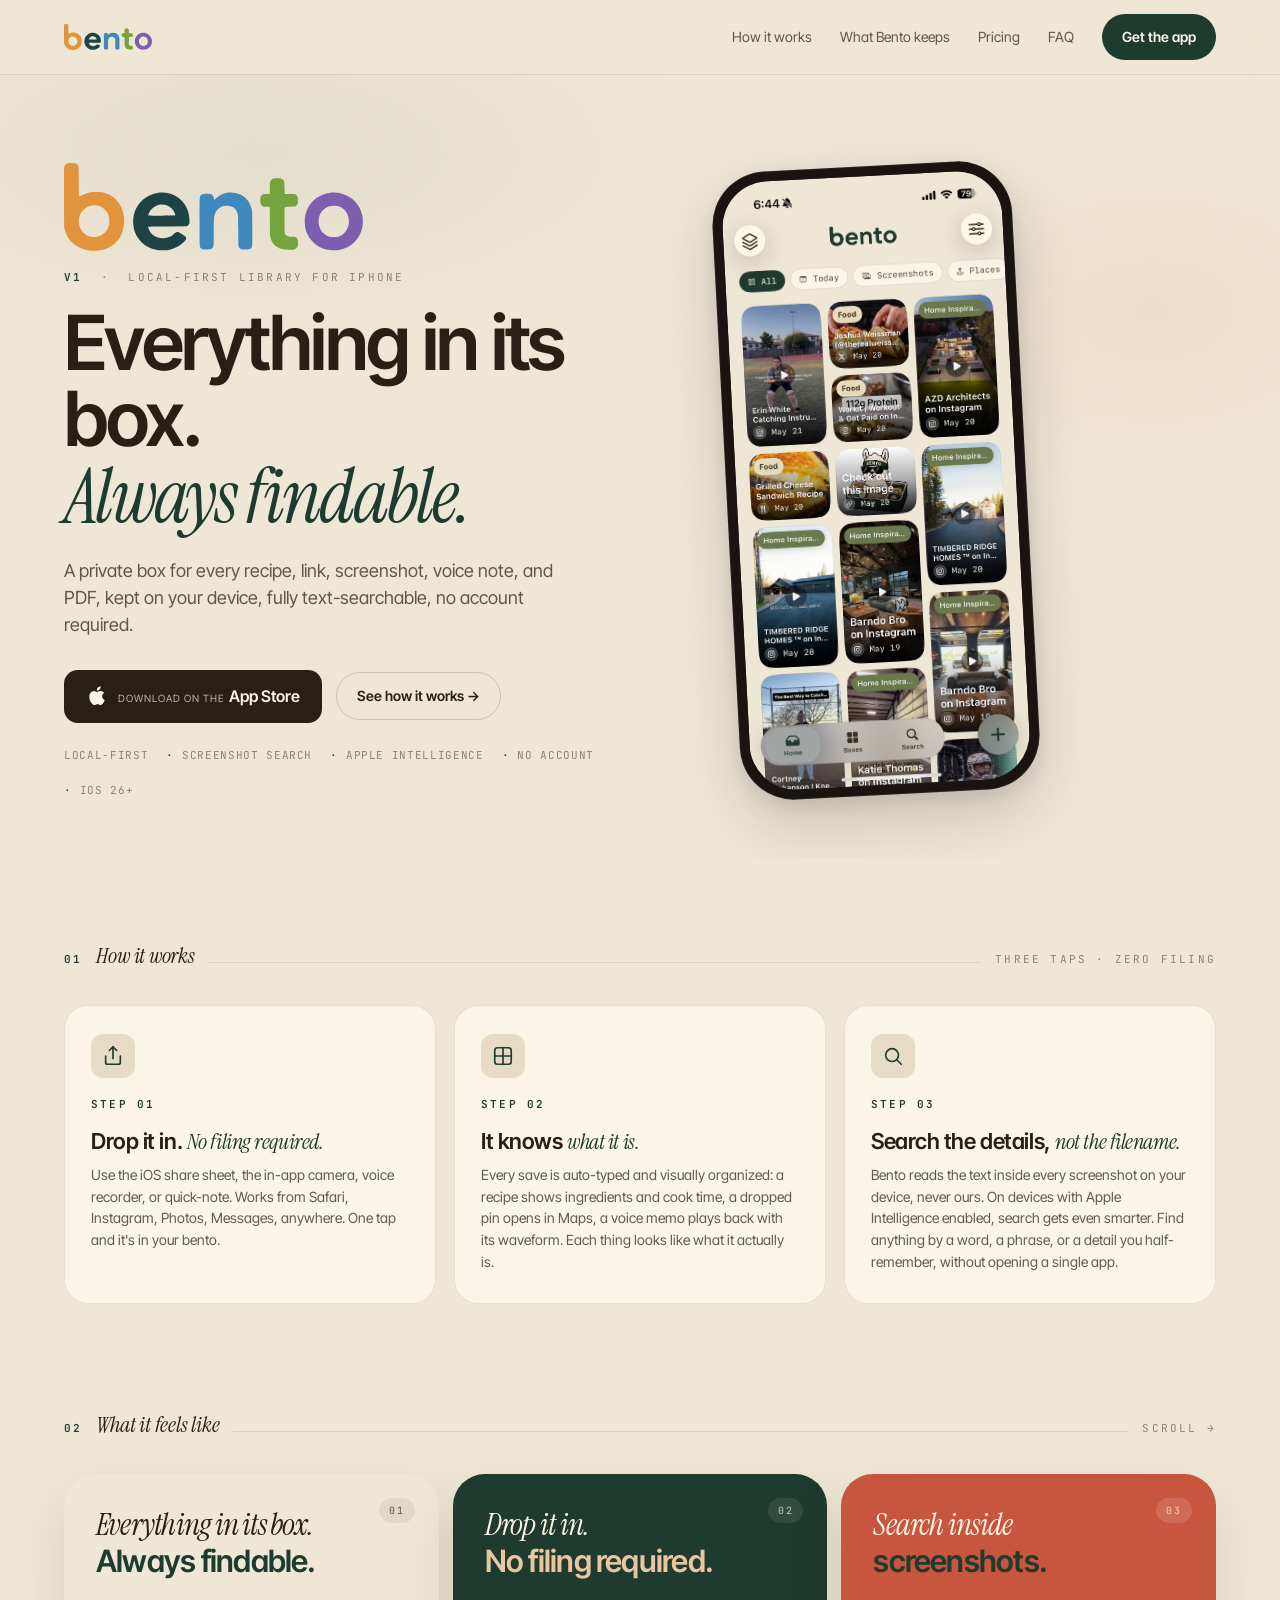
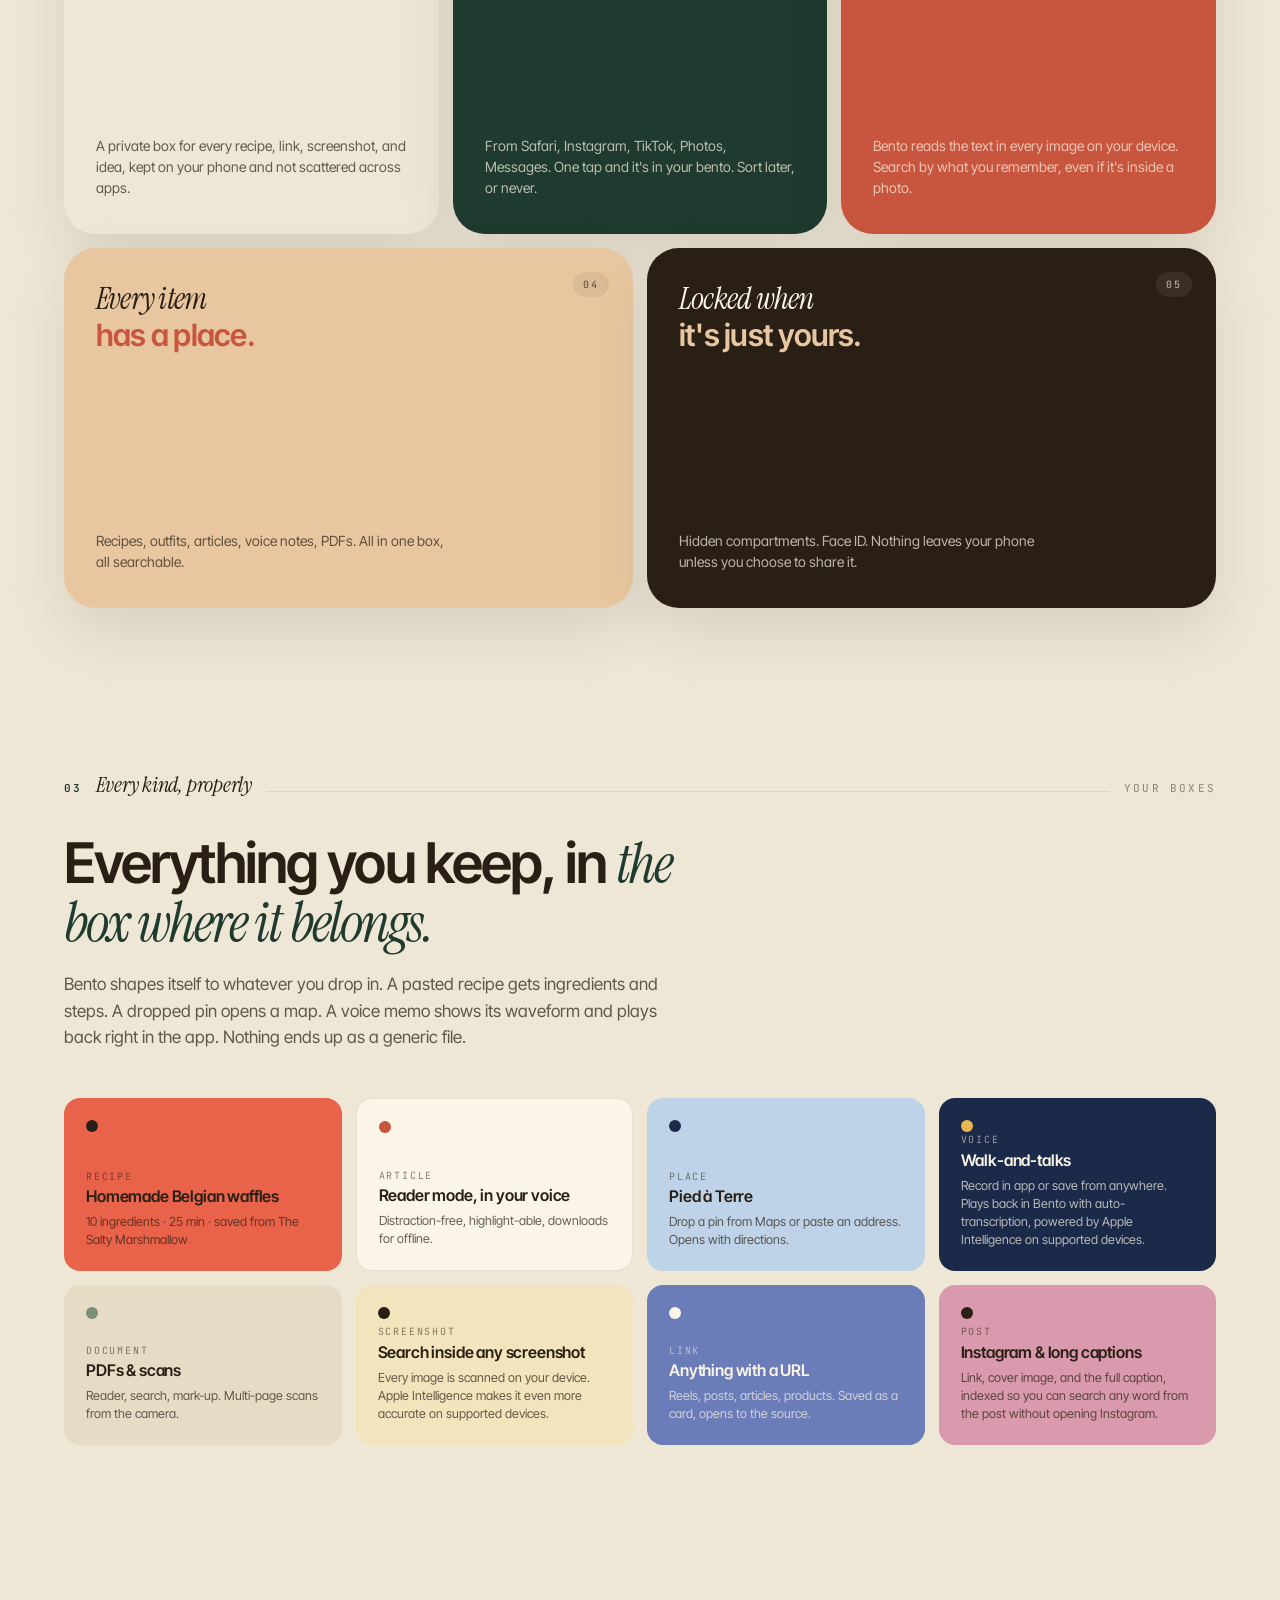
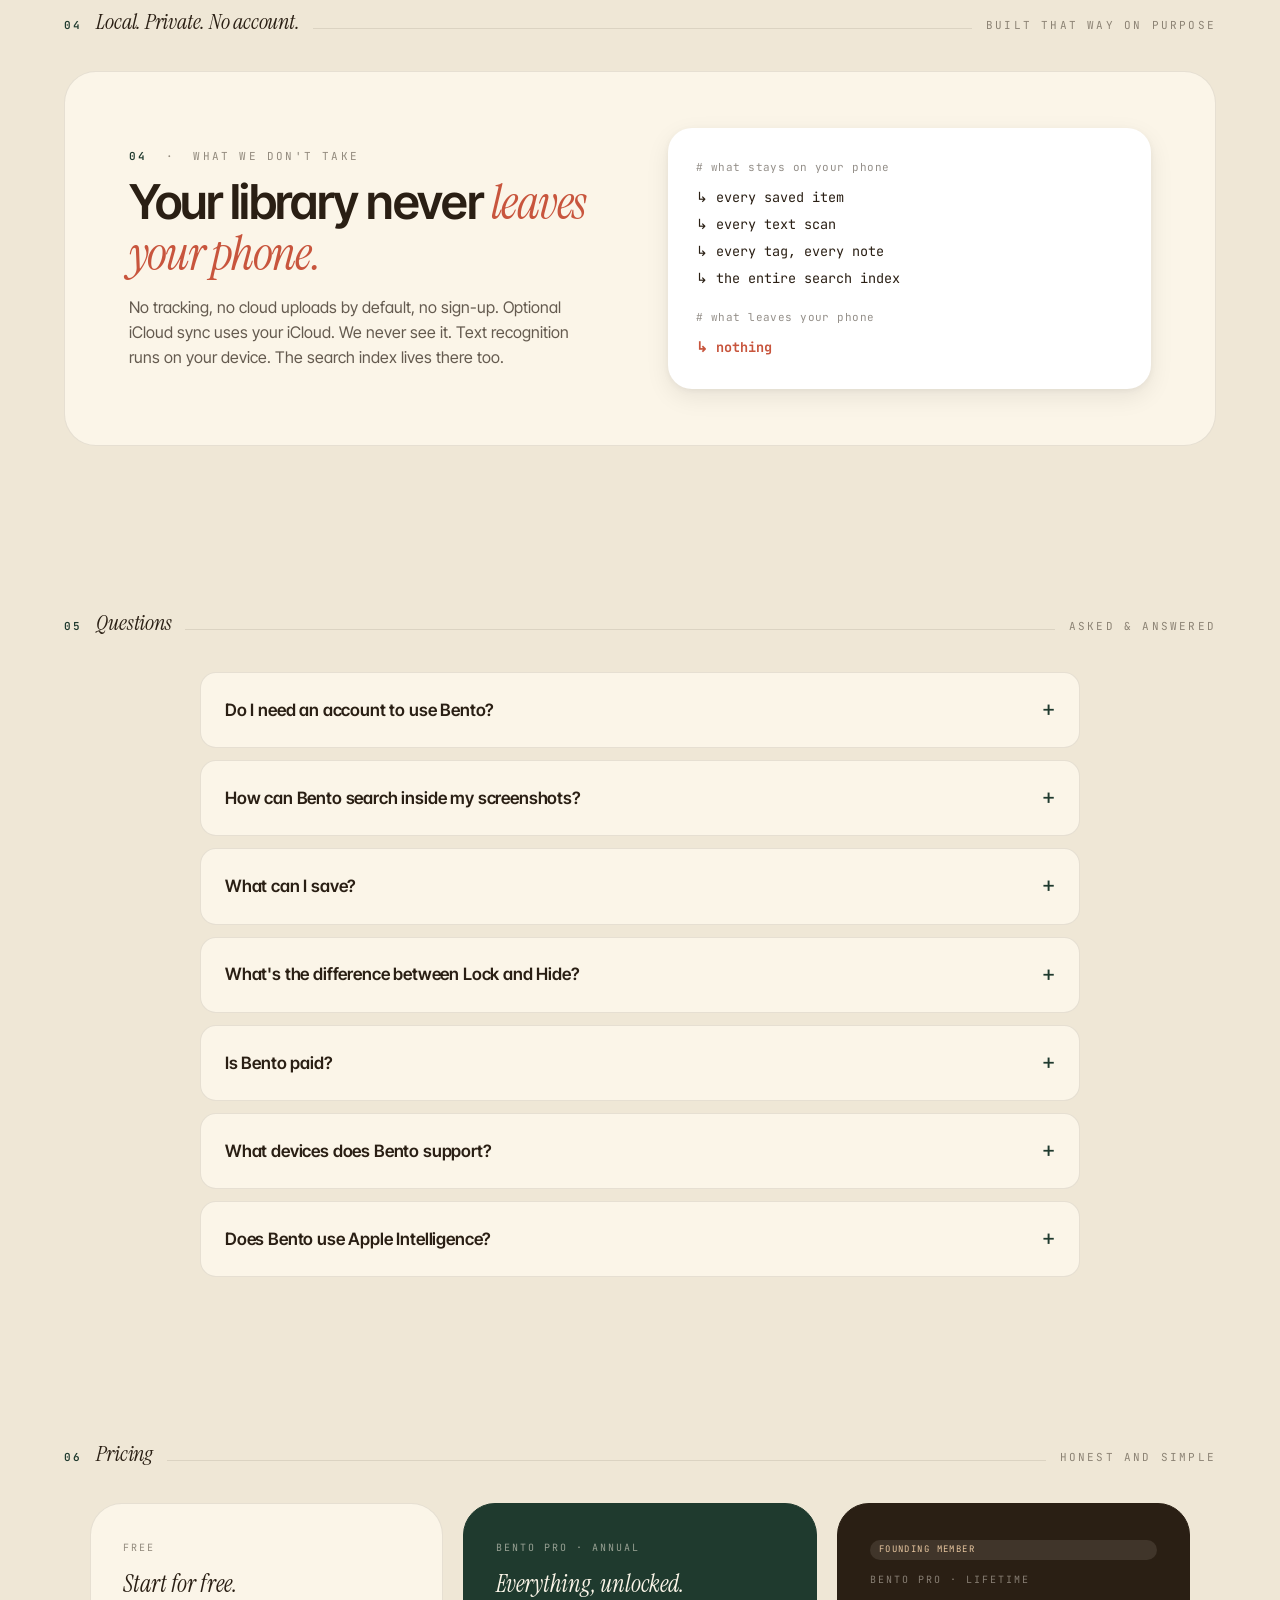
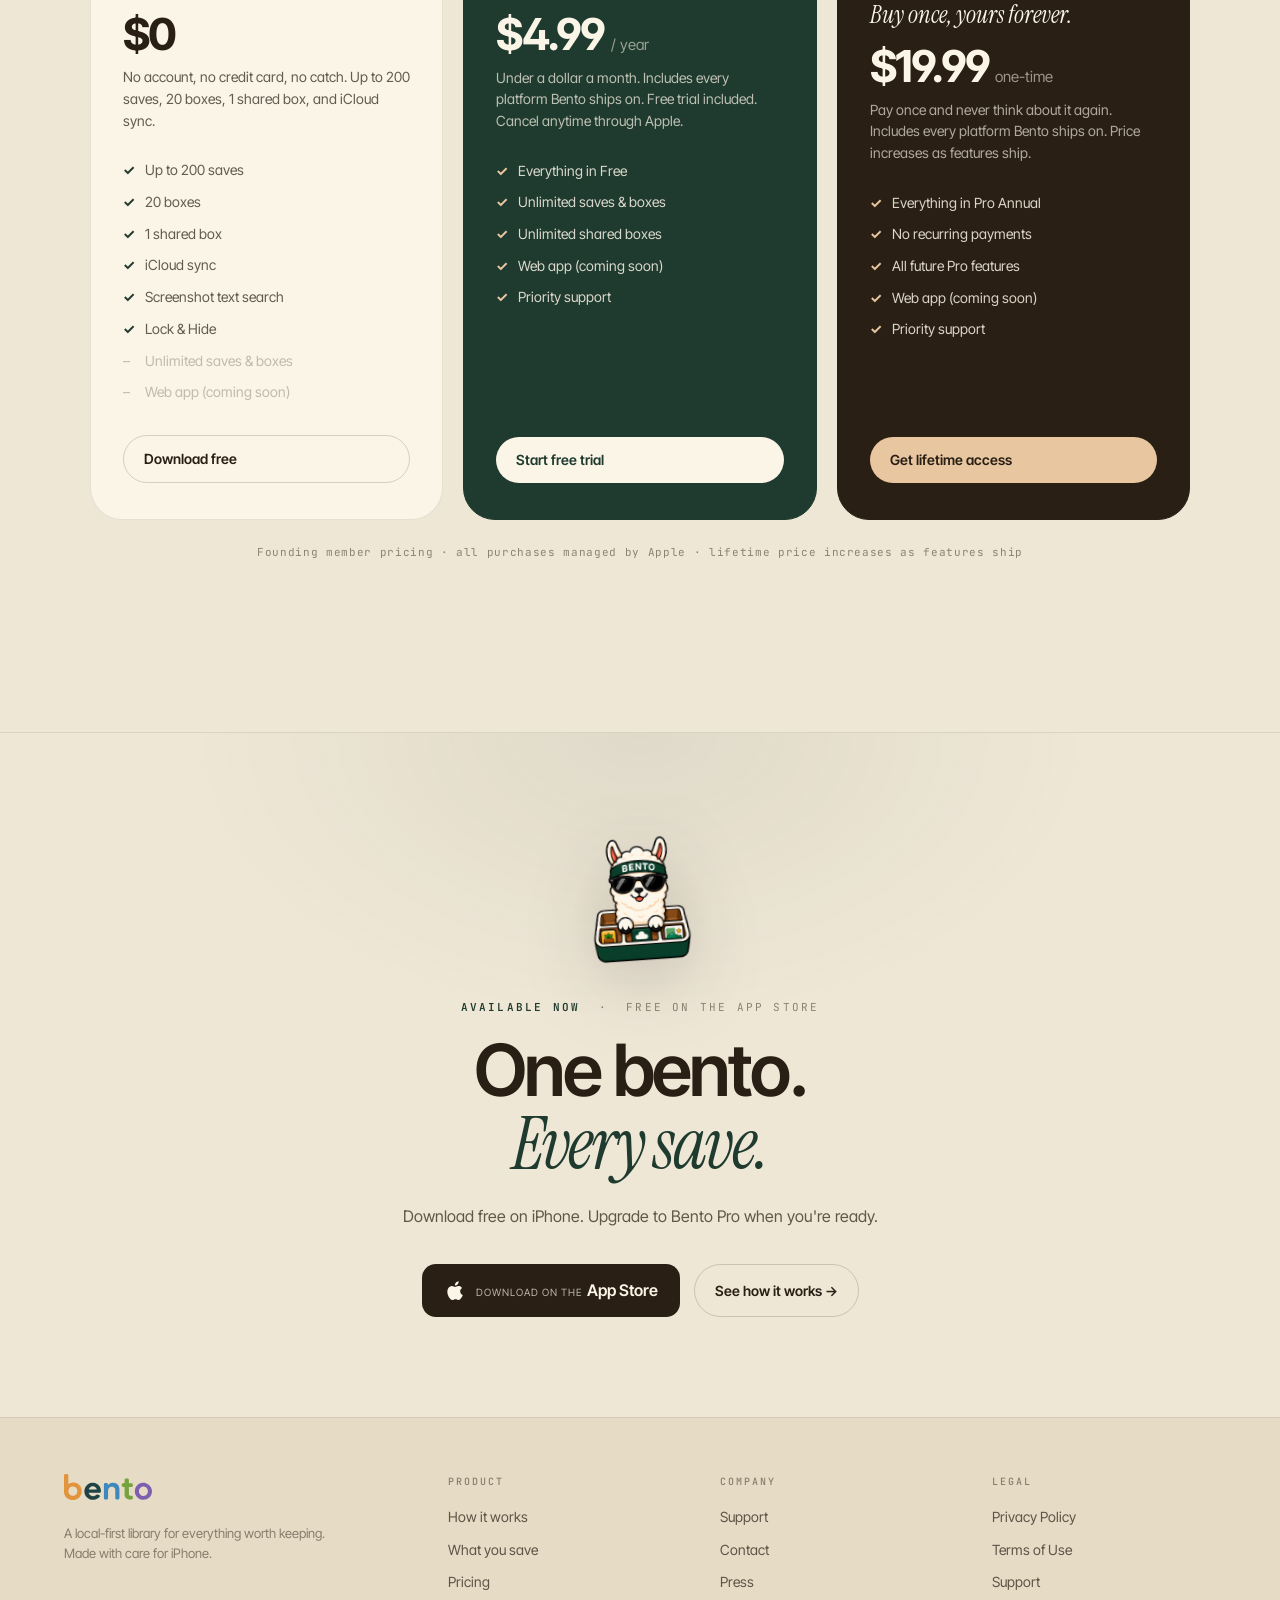
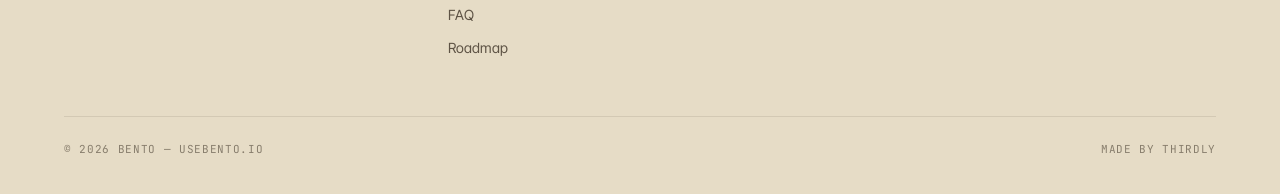
==== commit 3ad40627: "Lead with recipes first across all content type lists" ====
--- a/index.html
+++ b/index.html
@@ -4,11 +4,11 @@
 <meta charset="utf-8" />
 <meta name="viewport" content="width=device-width, initial-scale=1" />
 <title>Bento: Personal Library — Keep everything. Find anything.</title>
-<meta name="description" content="Bento is a local-first library app for iPhone. Screenshots, links, recipes, voice notes, PDFs, kept in one searchable box on your device. No account required." />
+<meta name="description" content="Bento is a local-first library app for iPhone. Recipes, links, screenshots, voice notes, PDFs, kept in one searchable box on your device. No account required." />
 <meta name="theme-color" content="#EFE7D6" />
 
 <meta property="og:title" content="Bento — Keep everything. Find anything." />
-<meta property="og:description" content="A local-first library for screenshots, links, recipes, voice notes, and PDFs. Kept in one searchable box on your phone. No account required." />
+<meta property="og:description" content="A local-first library for recipes, links, screenshots, voice notes, and PDFs. Kept in one searchable box on your phone. No account required." />
 <meta property="og:type" content="website" />
 <meta property="og:url" content="https://usebento.io/" />
 <meta property="og:image" content="https://usebento.io/assets/og.png" />
@@ -48,7 +48,7 @@
 
       <h1>Everything in its box.<br><em class="serif">Always findable.</em></h1>
 
-      <p class="lede">A private box for every screenshot, link, recipe, voice note, and PDF, kept on your device, fully text-searchable, no account required.</p>
+      <p class="lede">A private box for every recipe, link, screenshot, voice note, and PDF, kept on your device, fully text-searchable, no account required.</p>
 
       <div class="hero-cta">
         <a class="btn-store" href="https://apps.apple.com/us/app/bento-save-anything/id6770398950" target="_blank" rel="noopener" aria-label="Download on the App Store">
@@ -118,7 +118,7 @@
       <article class="spotlight sp-paper">
         <span class="badge">01</span>
         <h3>Everything in its box.<span class="accent">Always findable.</span></h3>
-        <p>A private box for every screenshot, link, recipe, and idea, kept on your phone and not scattered across apps.</p>
+        <p>A private box for every recipe, link, screenshot, and idea, kept on your phone and not scattered across apps.</p>
       </article>
       <article class="spotlight sp-forest">
         <span class="badge">02</span>
@@ -258,7 +258,7 @@
       </details>
       <details>
         <summary>What can I save?</summary>
-        <p>Anything that shows up in the iOS share sheet: links, screenshots, photos, voice memos, PDFs, articles, places, contacts, recipes, Instagram posts, and more. Bento auto-detects the type — it knows what it is.</p>
+        <p>Anything that shows up in the iOS share sheet: recipes, links, screenshots, photos, voice memos, PDFs, articles, places, contacts, Instagram posts, and more. Bento auto-detects the type — it knows what it is.</p>
       </details>
       <details>
         <summary>What's the difference between Lock and Hide?</summary>
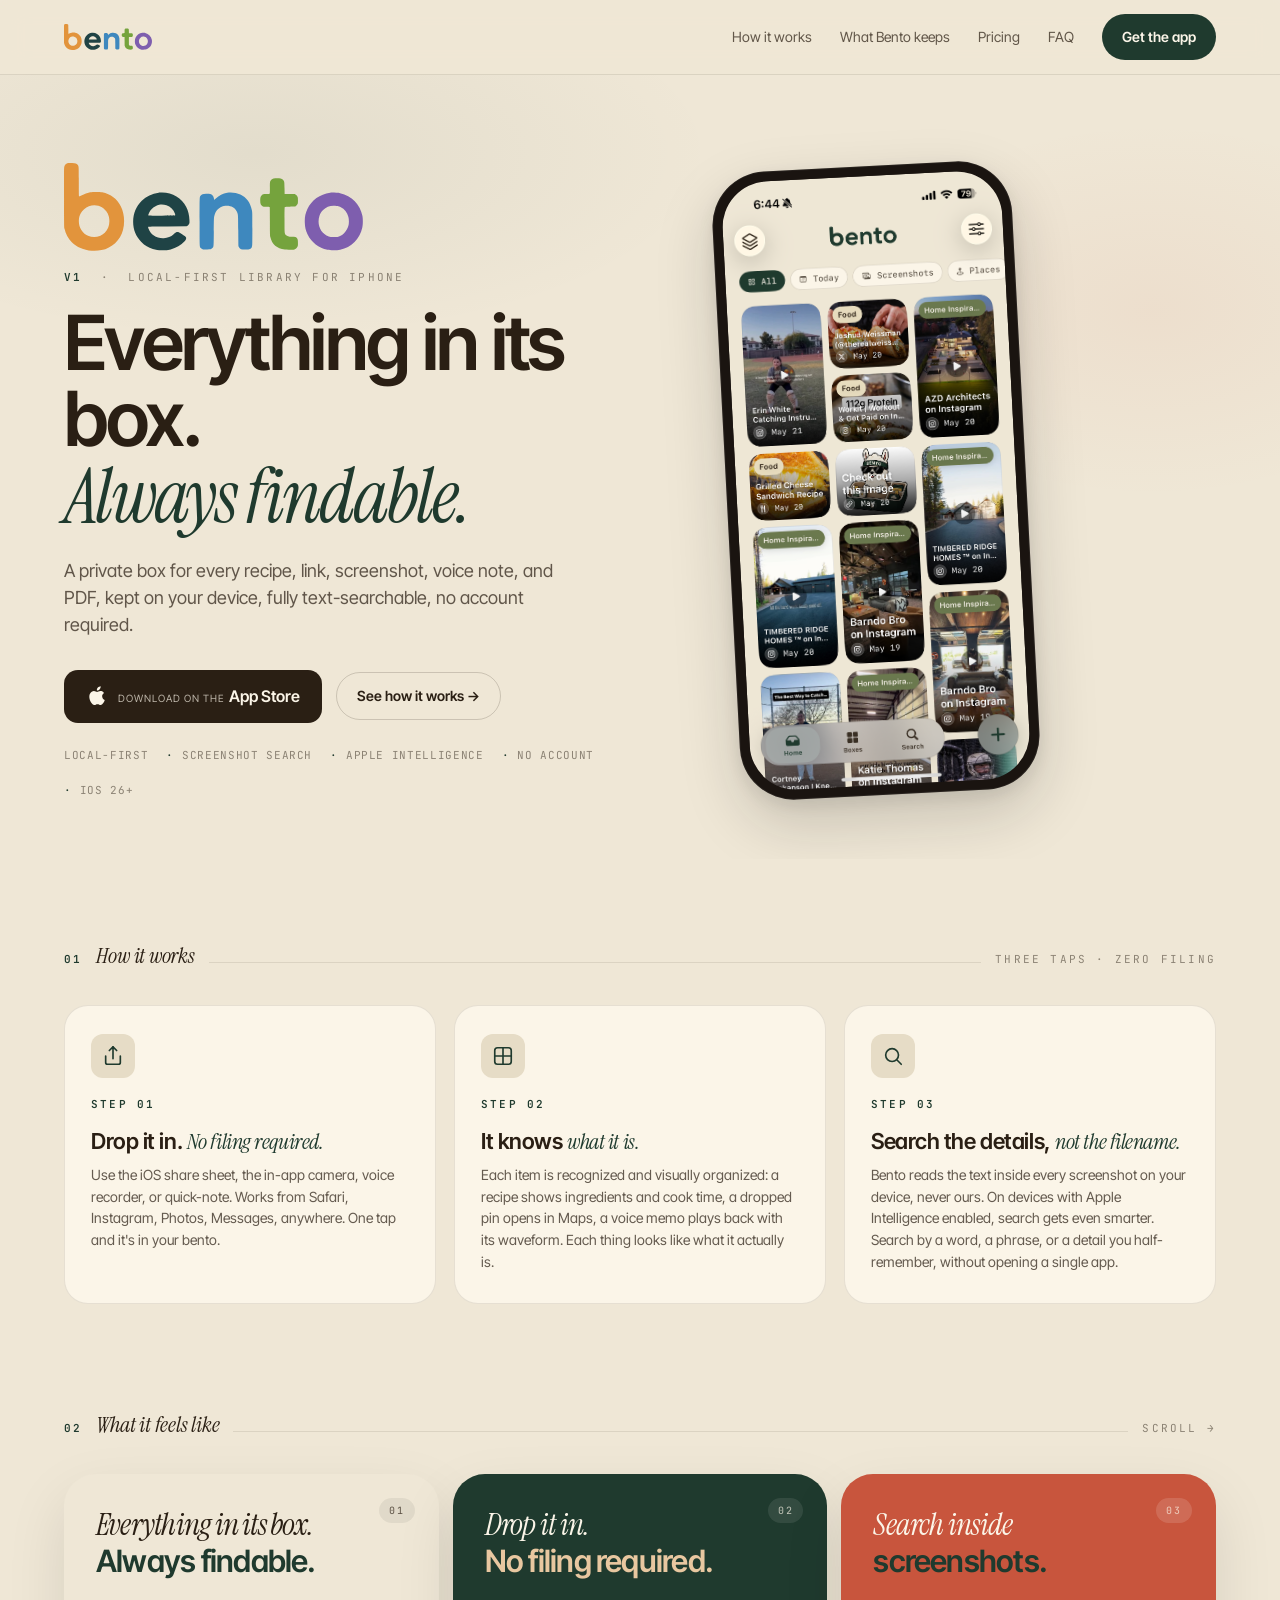
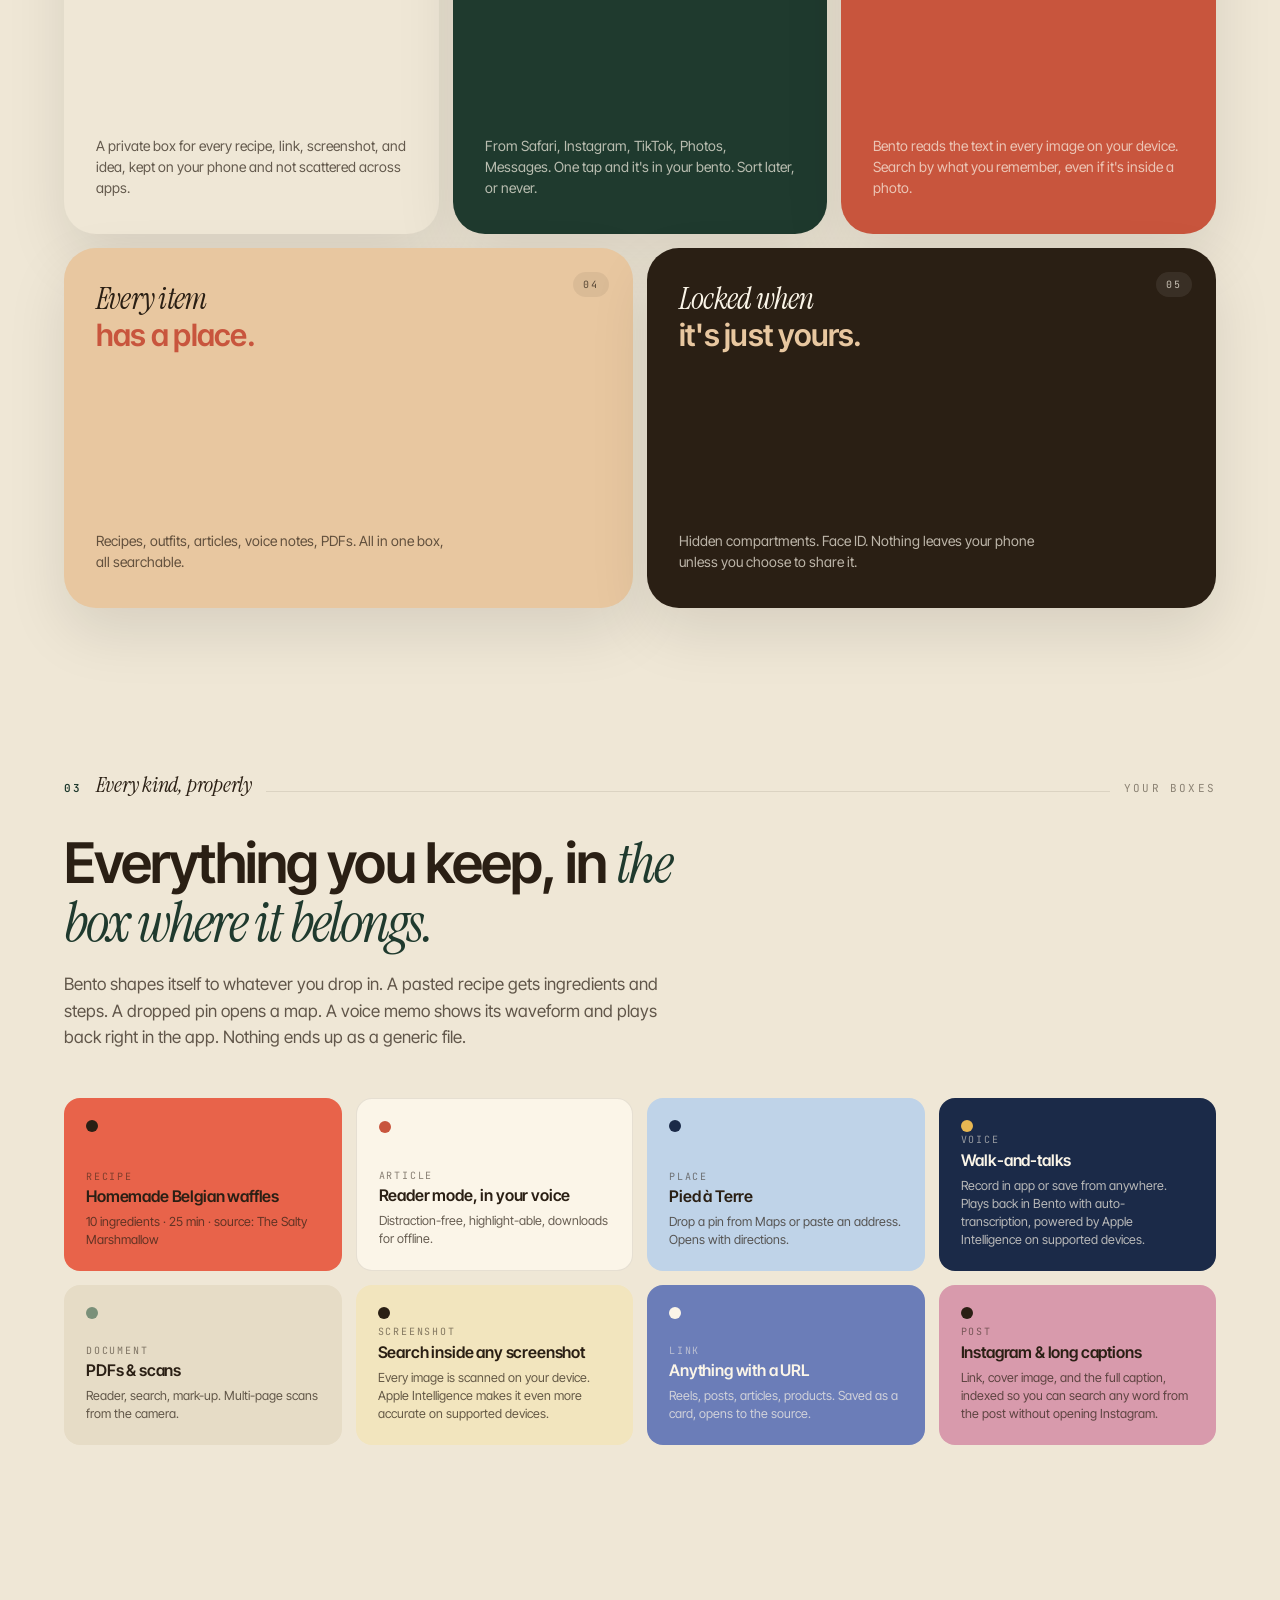
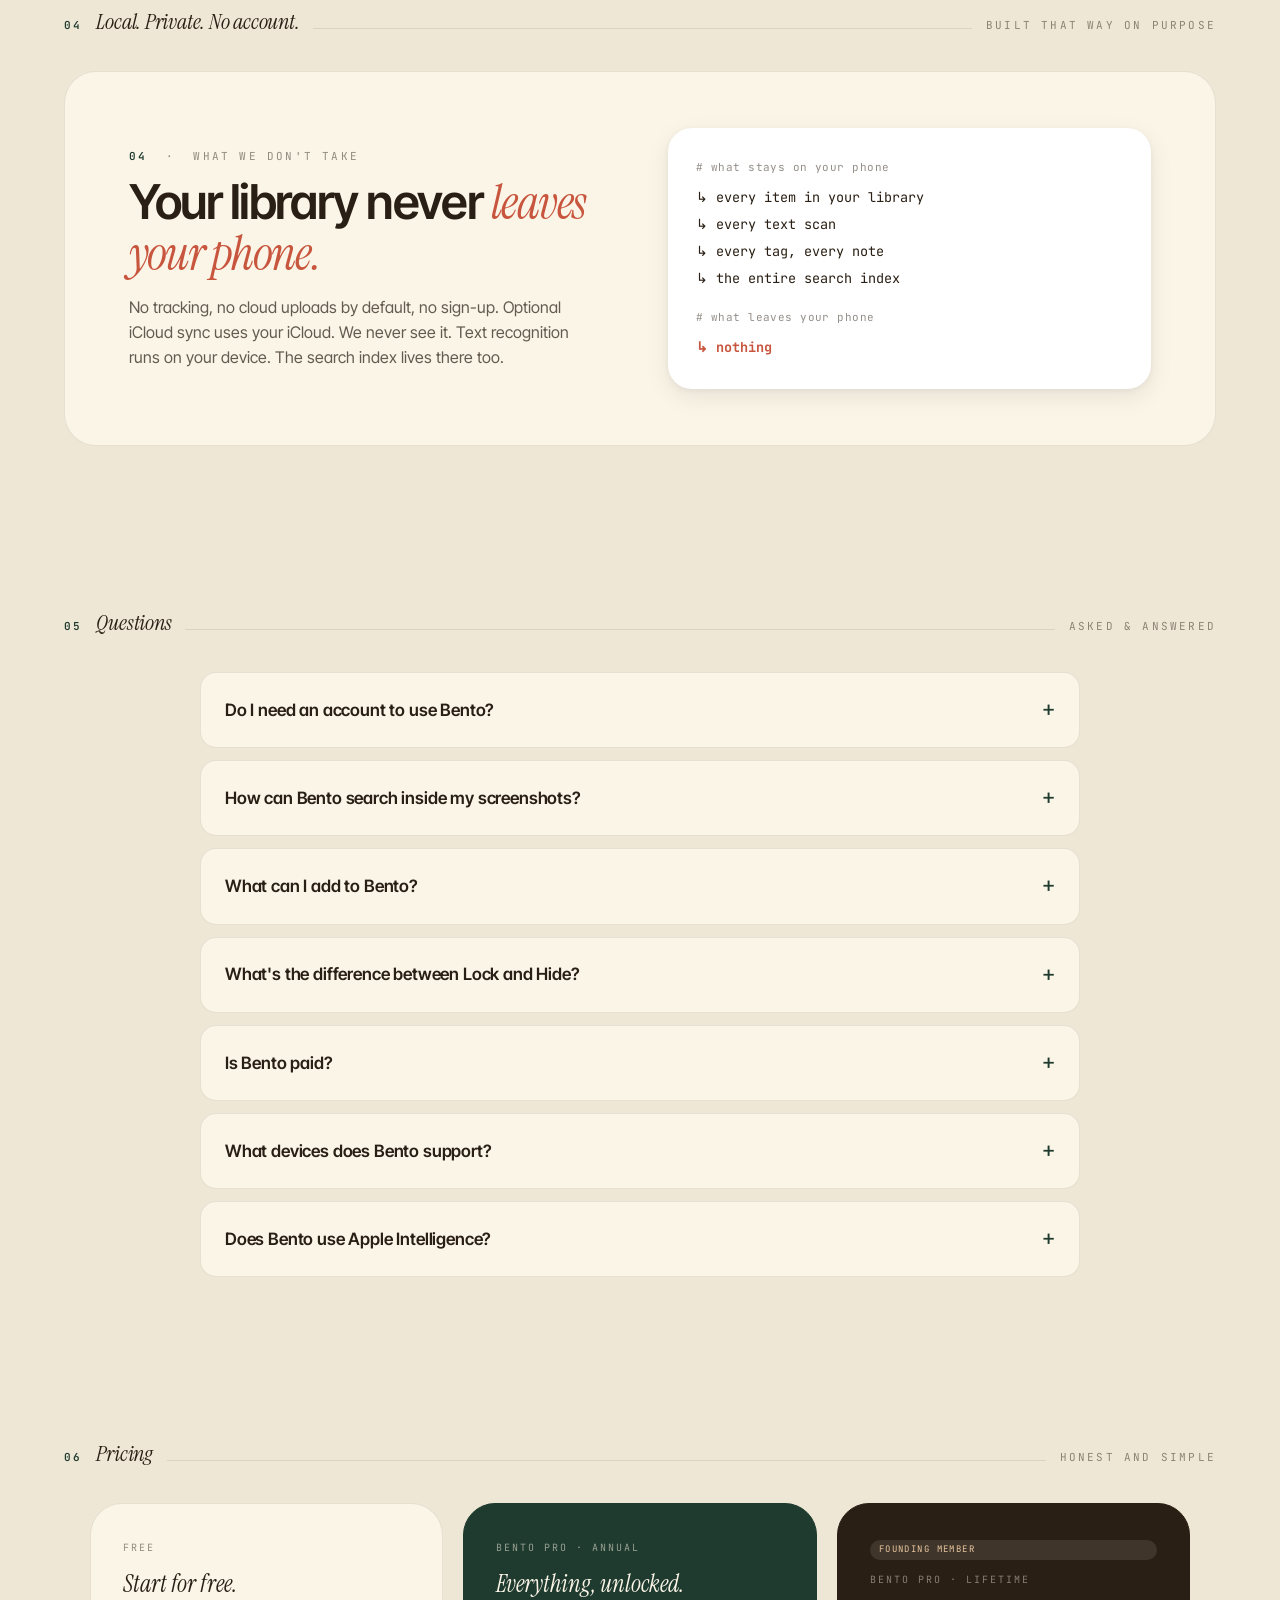
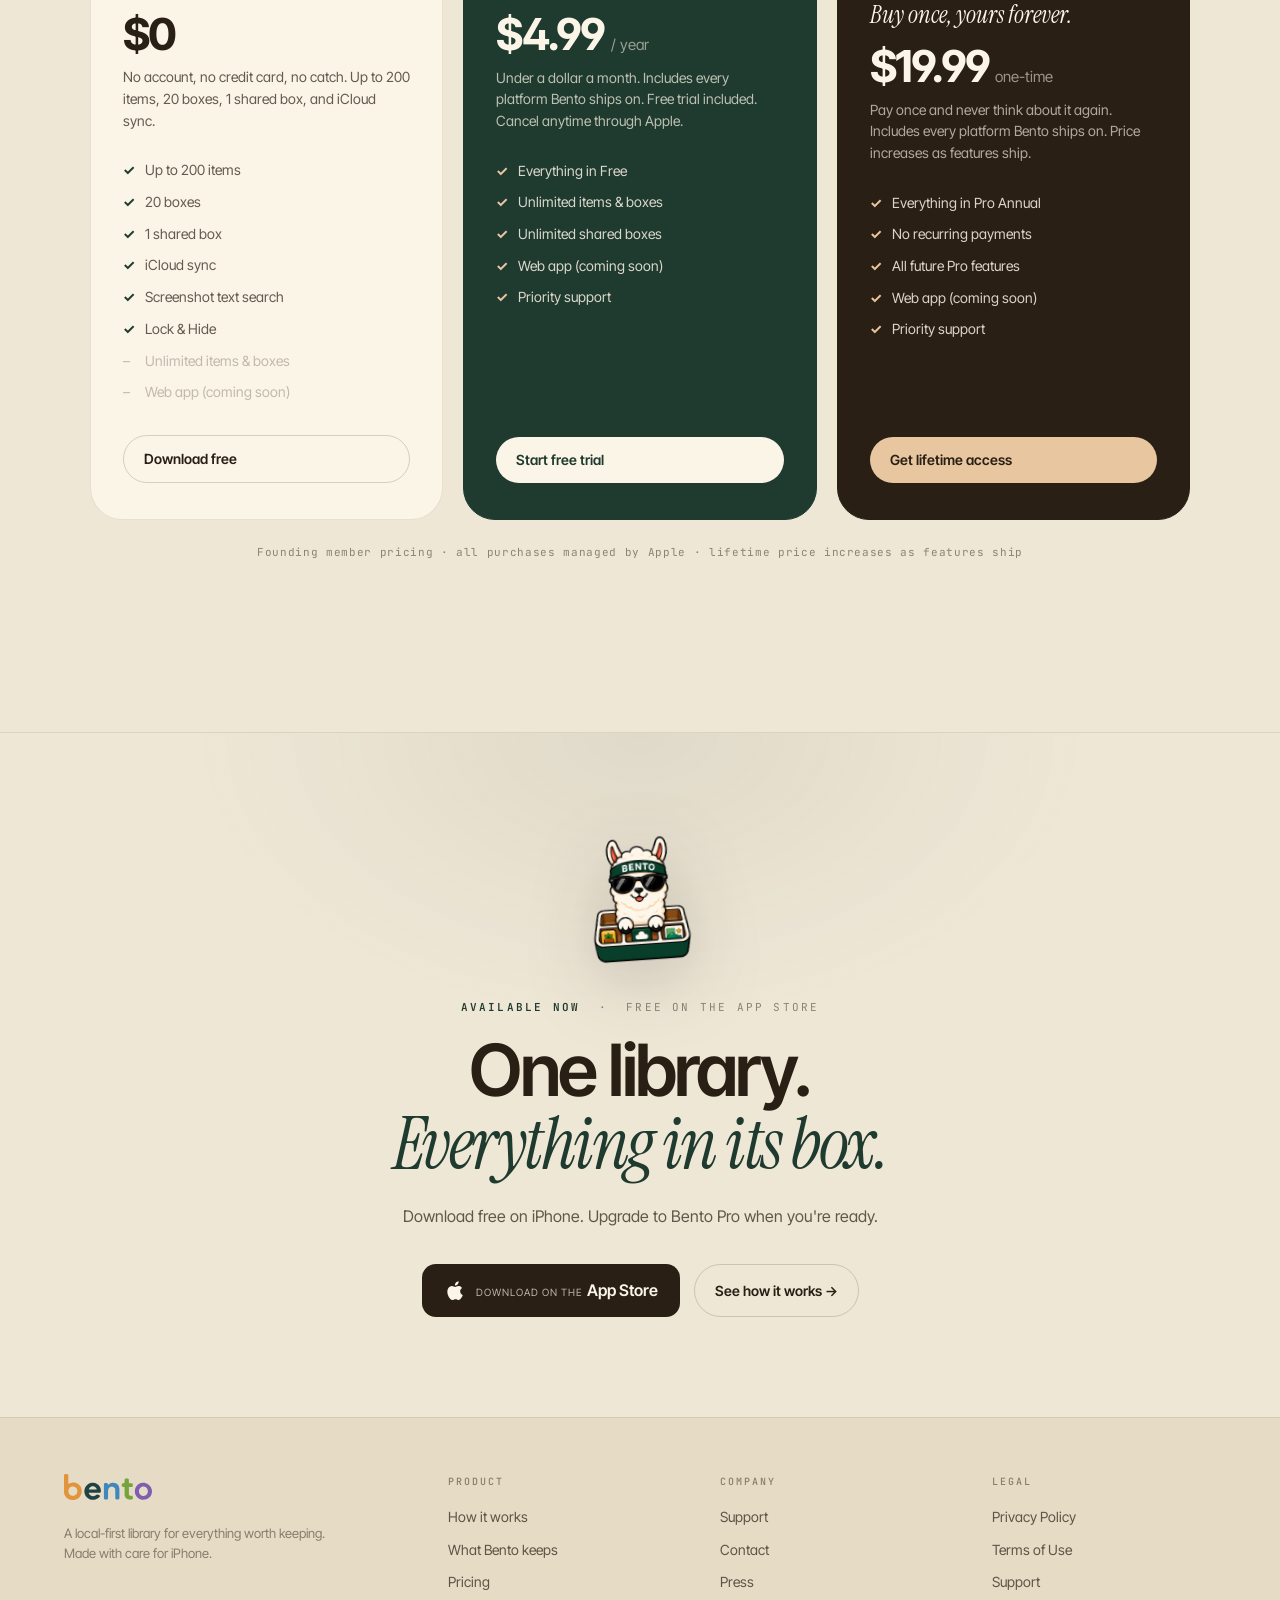
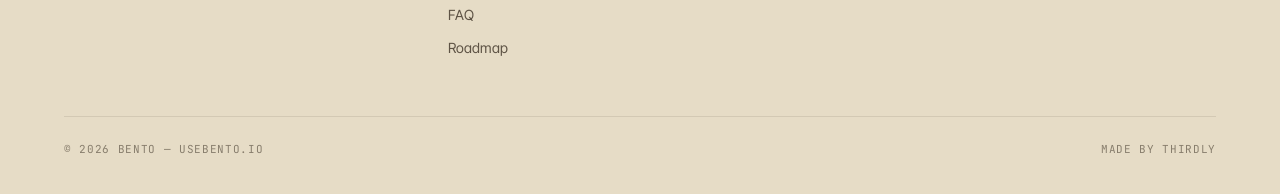
==== commit 9fb71cdc: "Final copy cleanup: remove save/find remnants, align with personal library identity - Step 02: 'Ever" ====
--- a/index.html
+++ b/index.html
@@ -3,11 +3,11 @@
 <head>
 <meta charset="utf-8" />
 <meta name="viewport" content="width=device-width, initial-scale=1" />
-<title>Bento: Personal Library — Keep everything. Find anything.</title>
+<title>Bento: Personal Library — Everything in its box.</title>
 <meta name="description" content="Bento is a local-first library app for iPhone. Recipes, links, screenshots, voice notes, PDFs, kept in one searchable box on your device. No account required." />
 <meta name="theme-color" content="#EFE7D6" />
 
-<meta property="og:title" content="Bento — Keep everything. Find anything." />
+<meta property="og:title" content="Bento: Personal Library — Everything in its box." />
 <meta property="og:description" content="A local-first library for recipes, links, screenshots, voice notes, and PDFs. Kept in one searchable box on your phone. No account required." />
 <meta property="og:type" content="website" />
 <meta property="og:url" content="https://usebento.io/" />
@@ -96,7 +96,7 @@
         </div>
         <div class="step-num">STEP 02</div>
         <h3>It knows <em>what it is.</em></h3>
-        <p>Every save is auto-typed and visually organized: a recipe shows ingredients and cook time, a dropped pin opens in Maps, a voice memo plays back with its waveform. Each thing looks like what it actually is.</p>
+        <p>Each item is recognized and visually organized: a recipe shows ingredients and cook time, a dropped pin opens in Maps, a voice memo plays back with its waveform. Each thing looks like what it actually is.</p>
       </div>
       <div class="step">
         <div class="glyph">
@@ -104,7 +104,7 @@
         </div>
         <div class="step-num">STEP 03</div>
         <h3>Search the details, <em>not the filename.</em></h3>
-        <p>Bento reads the text inside every screenshot on your device, never ours. On devices with Apple Intelligence enabled, search gets even smarter. Find anything by a word, a phrase, or a detail you half-remember, without opening a single app.</p>
+        <p>Bento reads the text inside every screenshot on your device, never ours. On devices with Apple Intelligence enabled, search gets even smarter. Search by a word, a phrase, or a detail you half-remember, without opening a single app.</p>
       </div>
     </div>
   </div>
@@ -157,7 +157,7 @@
         <div>
           <div class="kind">Recipe</div>
           <div class="name">Homemade Belgian waffles</div>
-          <div class="desc">10 ingredients · 25 min · saved from The Salty Marshmallow</div>
+          <div class="desc">10 ingredients · 25 min · source: The Salty Marshmallow</div>
         </div>
       </div>
       <div class="pantry-tile p-quote">
@@ -232,7 +232,7 @@
       </div>
       <div class="privacy-card" aria-hidden="true">
         <div class="com"># what stays on your phone</div>
-        <div>↳ every saved item</div>
+        <div>↳ every item in your library</div>
         <div>↳ every text scan</div>
         <div>↳ every tag, every note</div>
         <div>↳ the entire search index</div>
@@ -257,7 +257,7 @@
         <p>Bento uses Apple's on-device text recognition (OCR) to read and index the words inside your images, all on your device, never uploaded. Once scanned, you can search any screenshot by the text it contains, just like a document.</p>
       </details>
       <details>
-        <summary>What can I save?</summary>
+        <summary>What can I add to Bento?</summary>
         <p>Anything that shows up in the iOS share sheet: recipes, links, screenshots, photos, voice memos, PDFs, articles, places, contacts, Instagram posts, and more. Bento auto-detects the type — it knows what it is.</p>
       </details>
       <details>
@@ -266,7 +266,7 @@
       </details>
       <details>
         <summary>Is Bento paid?</summary>
-        <p>The core experience is free: up to 200 saves, 20 boxes, 1 shared box, and iCloud sync, no account required. Bento Pro is available as an annual subscription ($4.99/year, free trial included) or a one-time Founding Member purchase ($19.99). Both unlock unlimited saves, unlimited boxes, unlimited shared boxes, and every platform Bento ships on. The lifetime price will increase as features ship.</p>
+        <p>The core experience is free: up to 200 items, 20 boxes, 1 shared box, and iCloud sync, no account required. Bento Pro is available as an annual subscription ($4.99/year, free trial included) or a one-time Founding Member purchase ($19.99). Both unlock unlimited items, unlimited boxes, unlimited shared boxes, and every platform Bento ships on. The lifetime price will increase as features ship.</p>
       </details>
       <details>
         <summary>What devices does Bento support?</summary>
@@ -290,15 +290,15 @@
         <div class="plan-tier">Free</div>
         <div class="plan-name">Start for free.</div>
         <div class="plan-price"><span class="plan-amount">$0</span></div>
-        <div class="plan-desc">No account, no credit card, no catch. Up to 200 saves, 20 boxes, 1 shared box, and iCloud sync.</div>
+        <div class="plan-desc">No account, no credit card, no catch. Up to 200 items, 20 boxes, 1 shared box, and iCloud sync.</div>
         <ul class="plan-features">
-          <li>Up to 200 saves</li>
+          <li>Up to 200 items</li>
           <li>20 boxes</li>
           <li>1 shared box</li>
           <li>iCloud sync</li>
           <li>Screenshot text search</li>
           <li>Lock &amp; Hide</li>
-          <li class="off">Unlimited saves &amp; boxes</li>
+          <li class="off">Unlimited items &amp; boxes</li>
           <li class="off">Web app (coming soon)</li>
         </ul>
         <a class="btn btn-ghost" href="https://apps.apple.com/us/app/bento-save-anything/id6770398950" target="_blank" rel="noopener">Download free</a>
@@ -311,7 +311,7 @@
         <div class="plan-desc">Under a dollar a month. Includes every platform Bento ships on. Free trial included. Cancel anytime through Apple.</div>
         <ul class="plan-features">
           <li>Everything in Free</li>
-          <li>Unlimited saves &amp; boxes</li>
+          <li>Unlimited items &amp; boxes</li>
           <li>Unlimited shared boxes</li>
           <li>Web app (coming soon)</li>
           <li>Priority support</li>
@@ -344,7 +344,7 @@
 <section id="download" class="cta">
   <img class="cta-tray" src="llamabentov2.png" alt="" aria-hidden="true" />
   <div class="eyebrow" style="display:inline-block; margin-bottom: 18px;"><span class="num">available now</span> &nbsp;·&nbsp; free on the app store</div>
-  <h2>One bento.<br><em>Every save.</em></h2>
+  <h2>One library.<br><em>Everything in its box.</em></h2>
   <p>Download free on iPhone. Upgrade to Bento Pro when you're ready.</p>
   <div class="cta-actions">
     <a class="btn-store" href="https://apps.apple.com/us/app/bento-save-anything/id6770398950" target="_blank" rel="noopener" aria-label="Download on the App Store">
@@ -372,7 +372,7 @@
         <h4>Product</h4>
         <ul>
           <li><a href="#how">How it works</a></li>
-          <li><a href="#types">What you save</a></li>
+          <li><a href="#types">What Bento keeps</a></li>
           <li><a href="#pricing">Pricing</a></li>
           <li><a href="#faq">FAQ</a></li>
           <li><a href="roadmap.html">Roadmap</a></li>
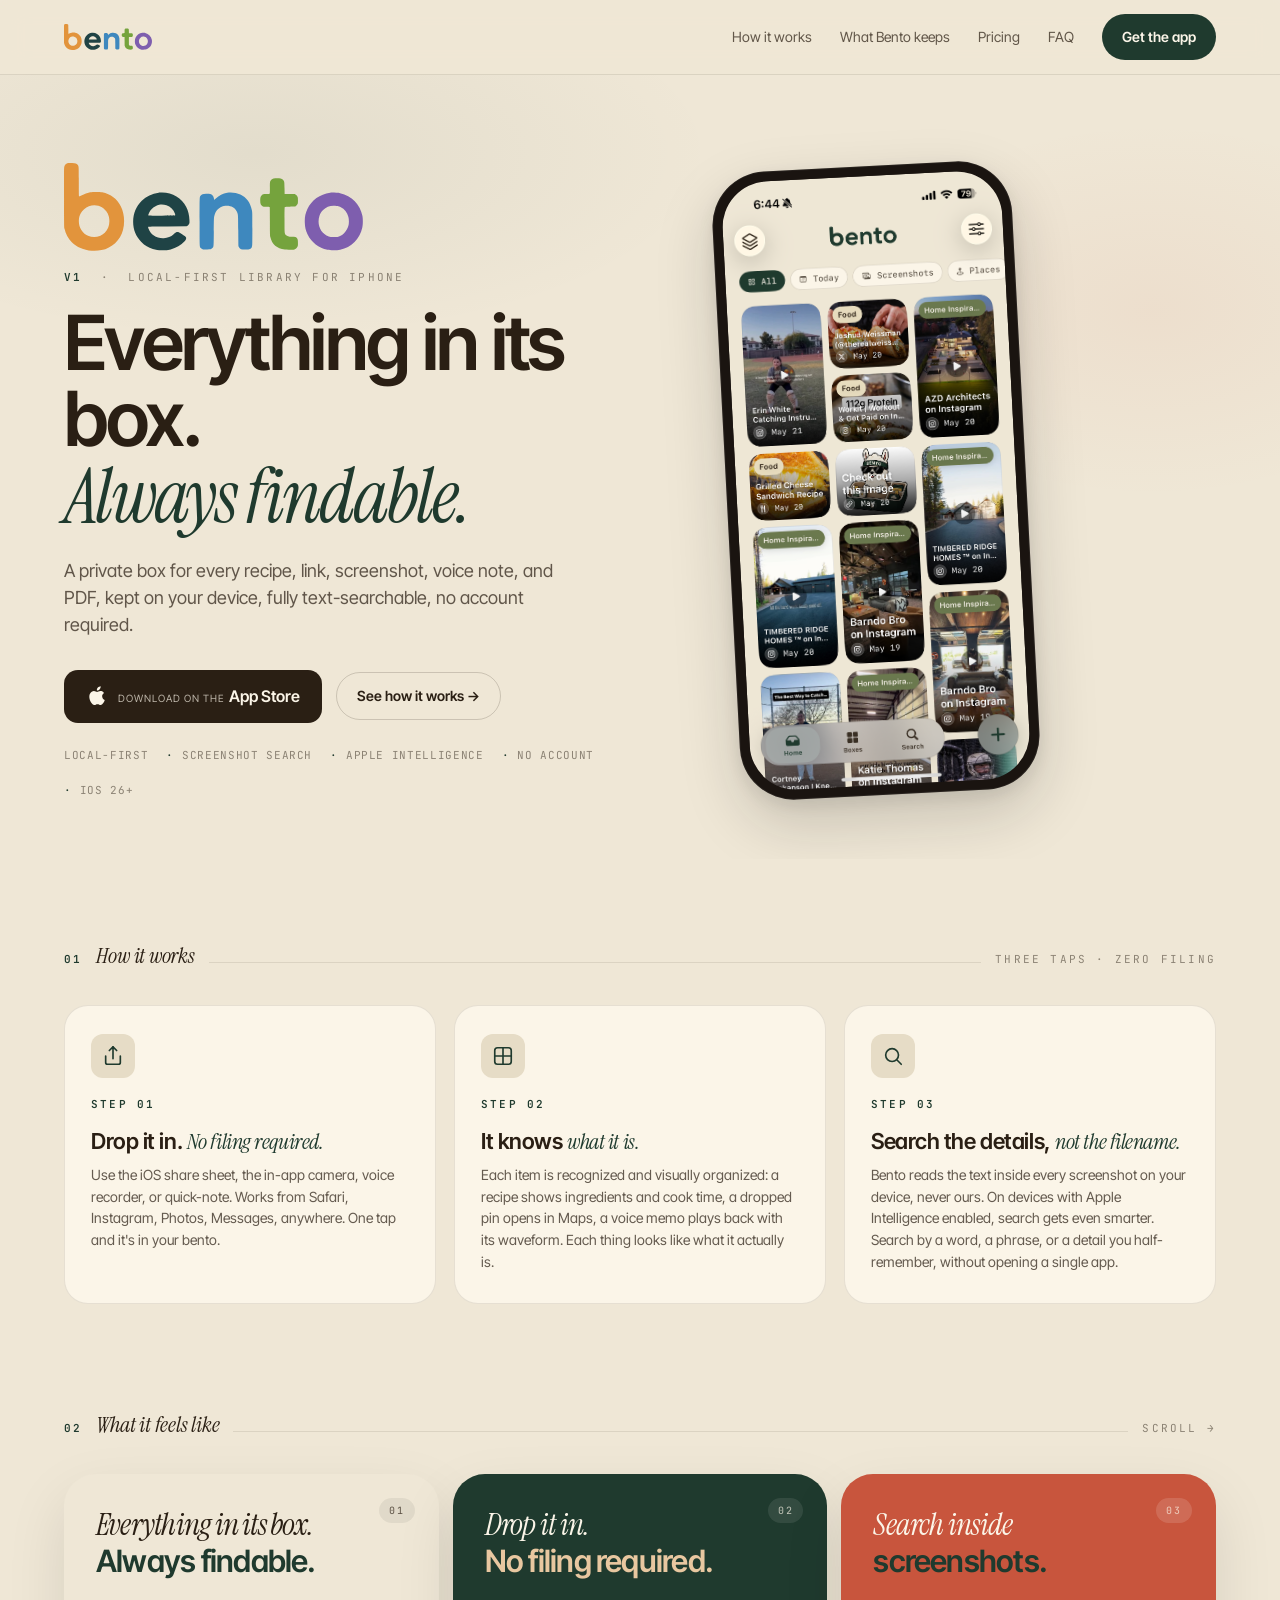
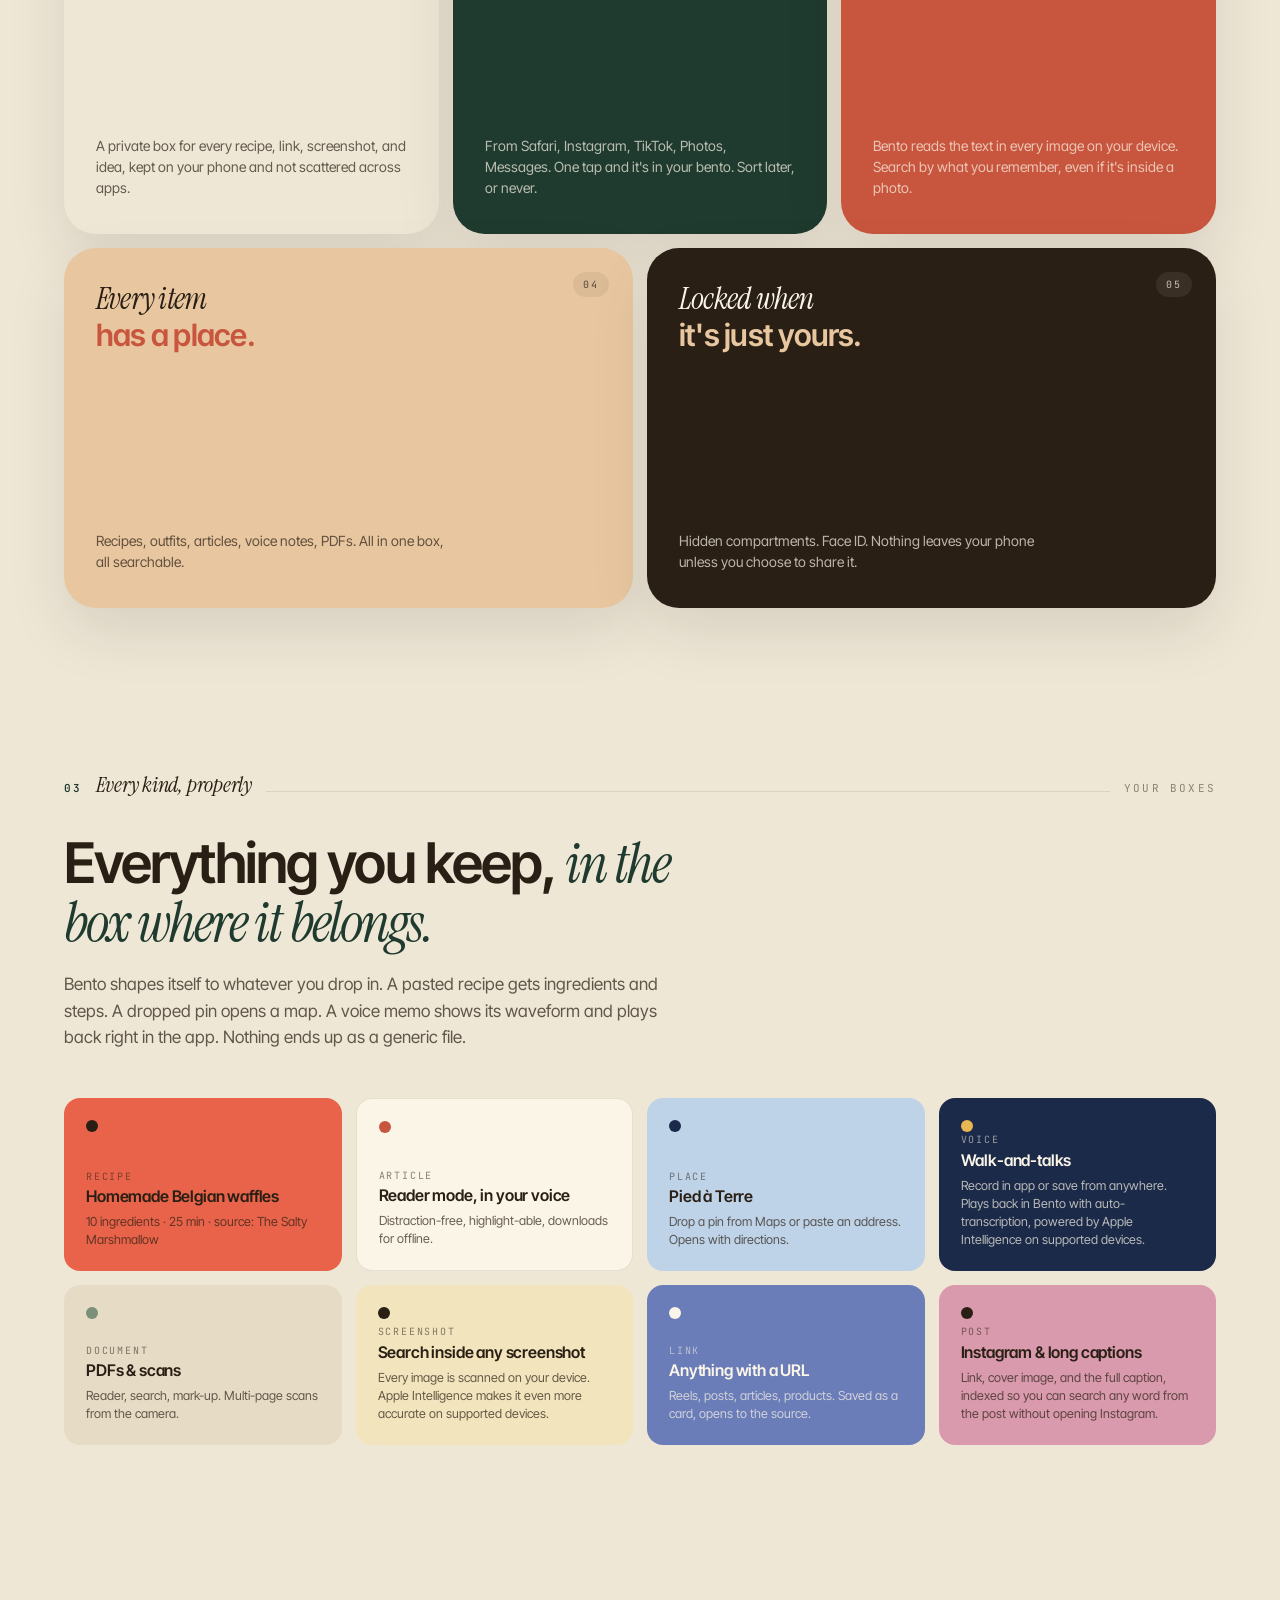
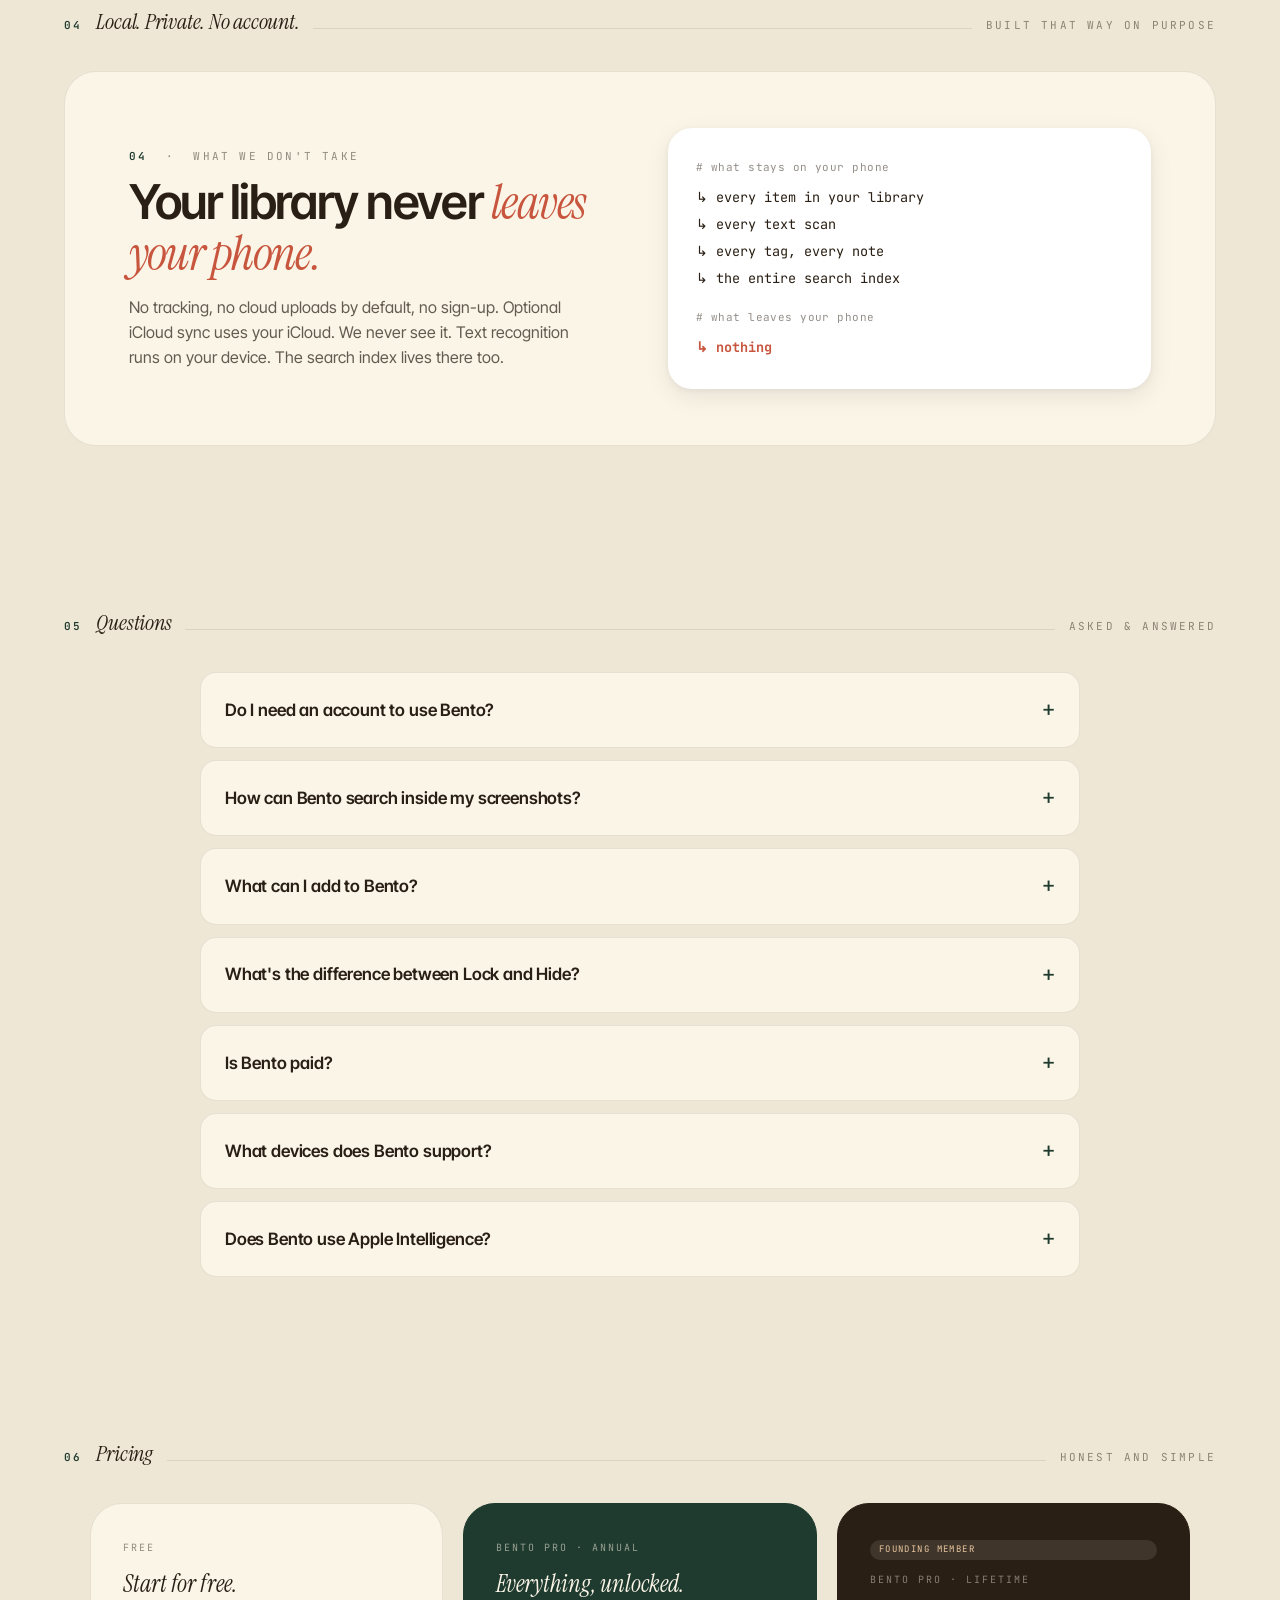
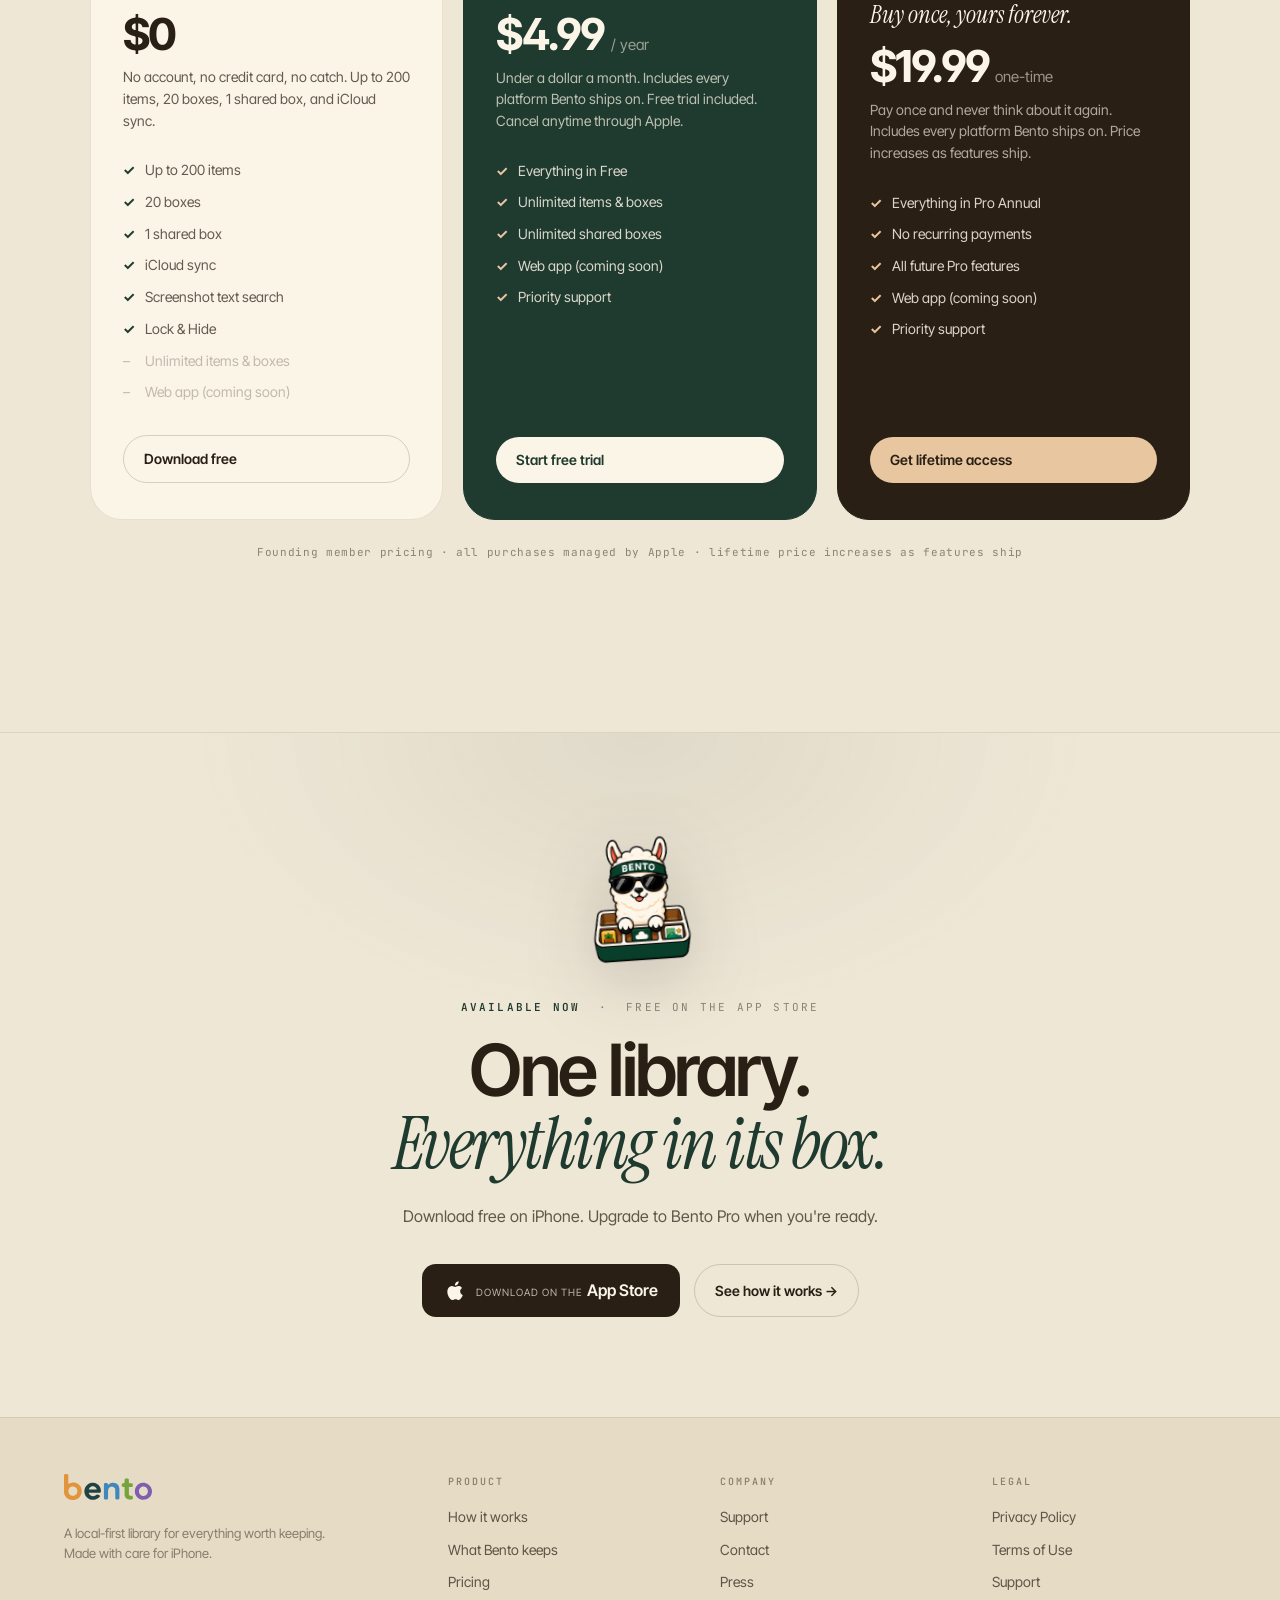
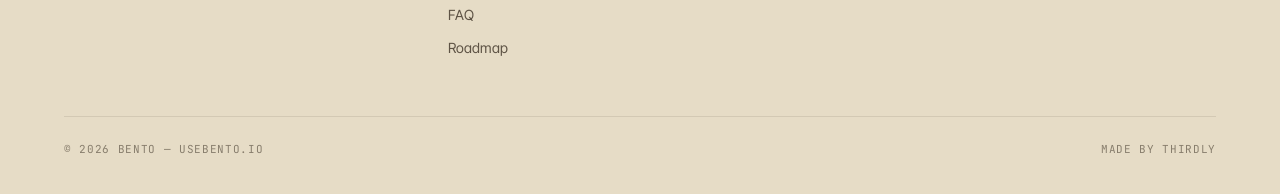
==== commit c99595ac: "Move 'in' inside italic em on section 03 kicker for better typographic flow" ====
--- a/index.html
+++ b/index.html
@@ -148,7 +148,7 @@
 <section id="types">
   <div class="section-label"><span class="num">03</span><h2>Every kind, properly</h2><span class="rule"></span><span>your boxes</span></div>
   <div class="wrap">
-    <h2 class="kicker">Everything you keep, in <em>the box where it belongs.</em></h2>
+    <h2 class="kicker">Everything you keep, <em>in the box where it belongs.</em></h2>
     <p class="lede">Bento shapes itself to whatever you drop in. A pasted recipe gets ingredients and steps. A dropped pin opens a map. A voice memo shows its waveform and plays back right in the app. Nothing ends up as a generic file.</p>
 
     <div class="pantry">
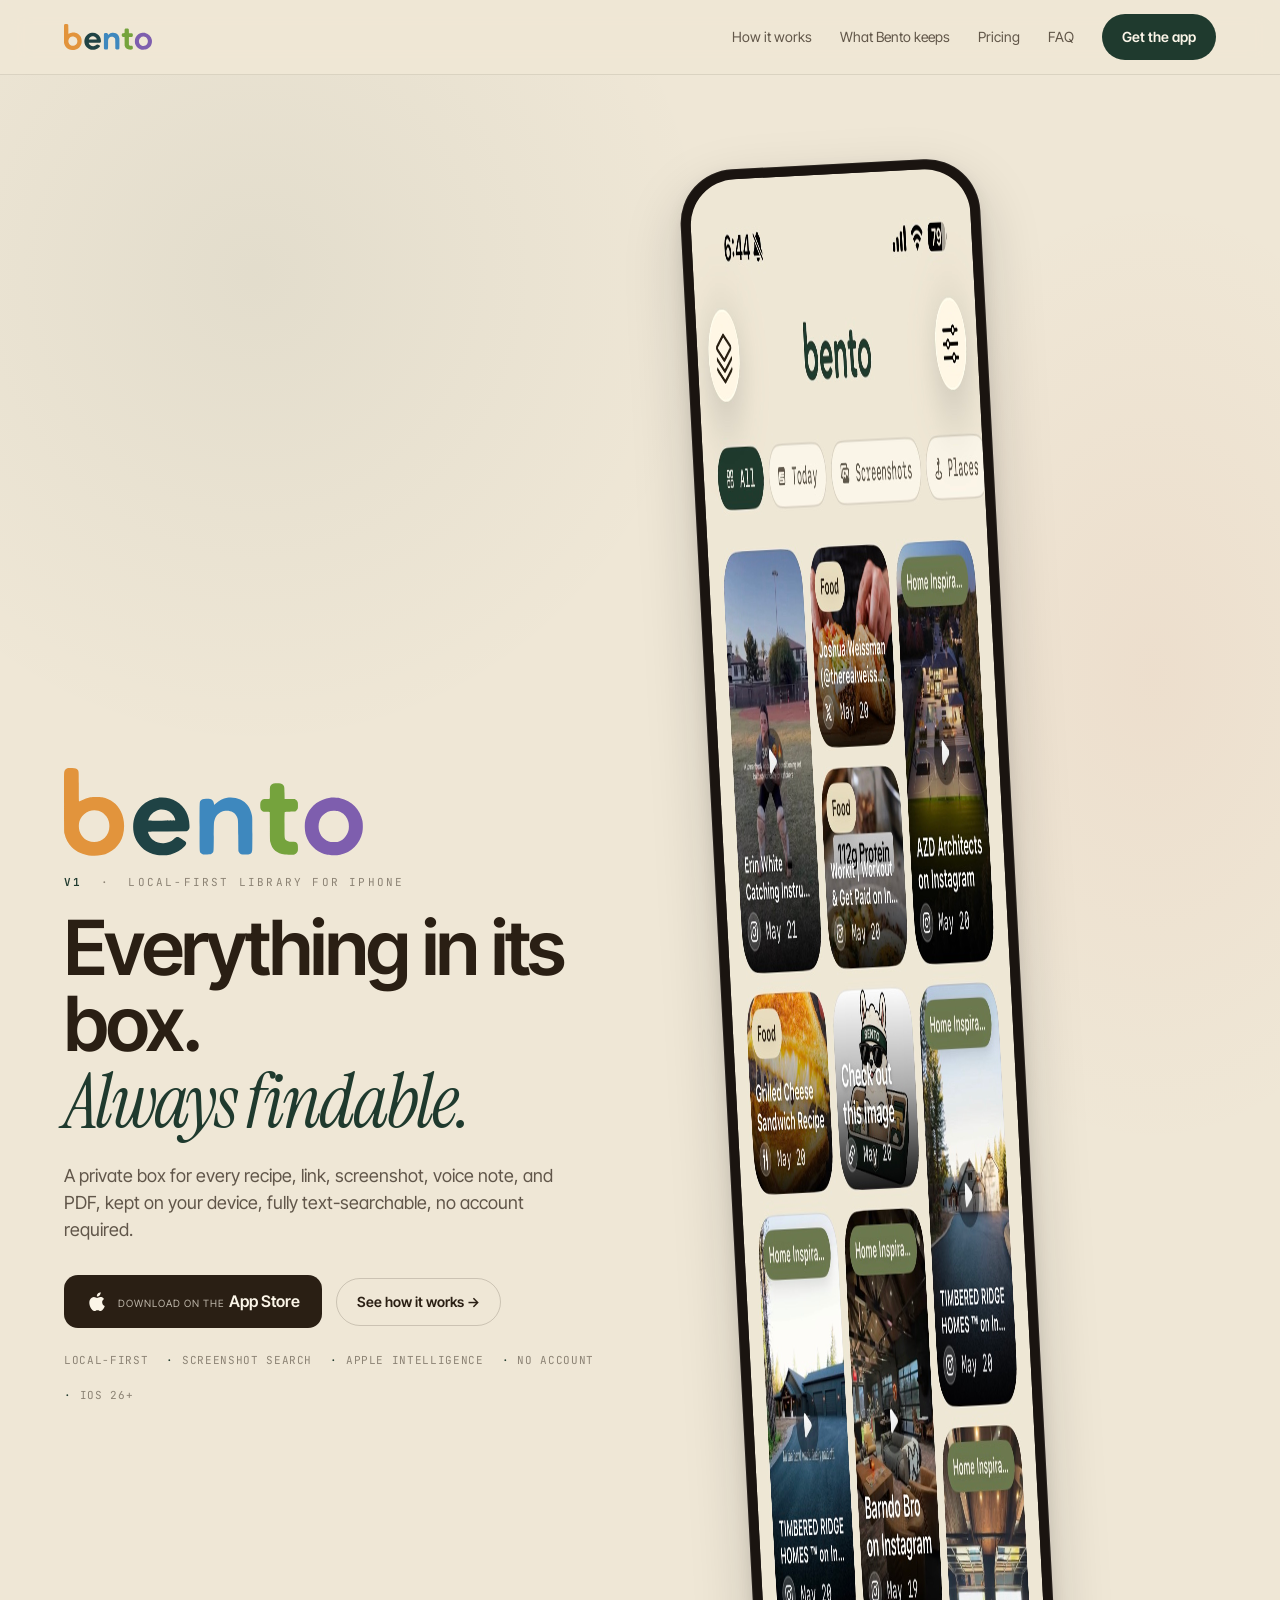
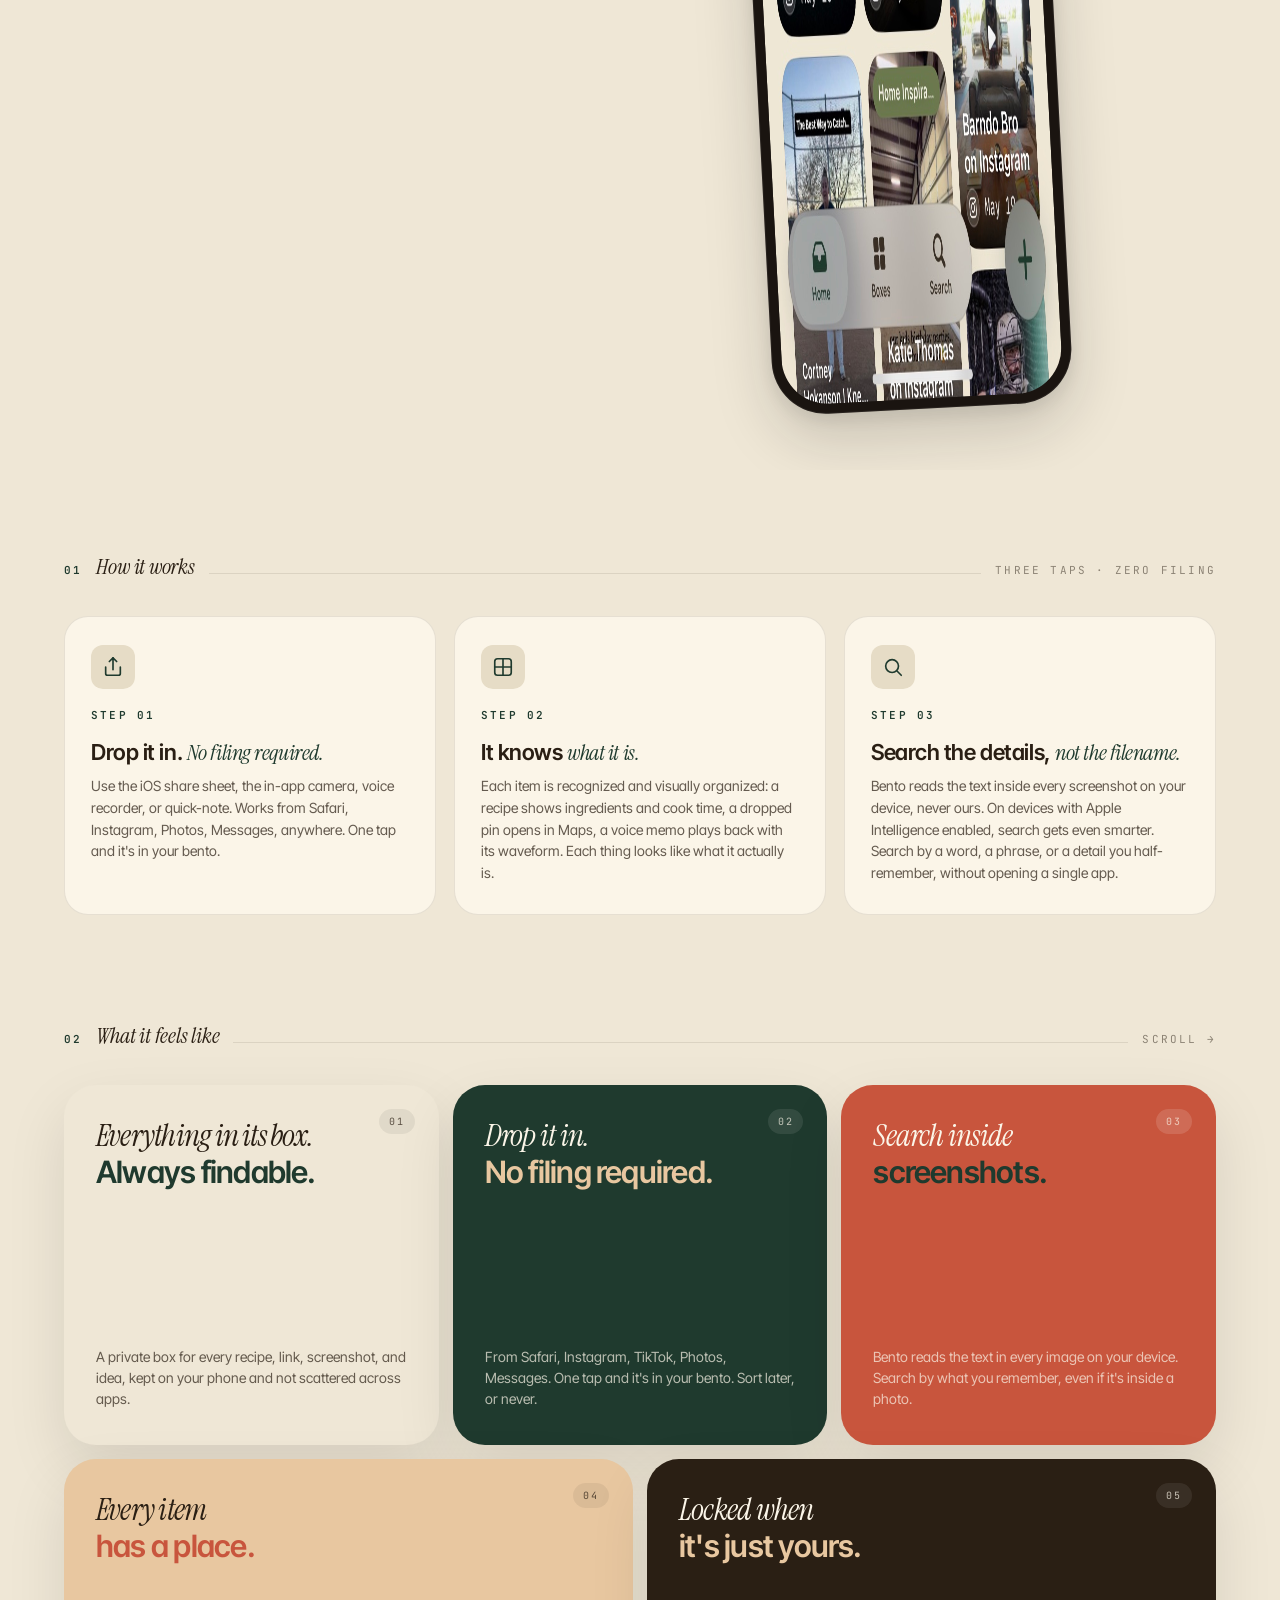
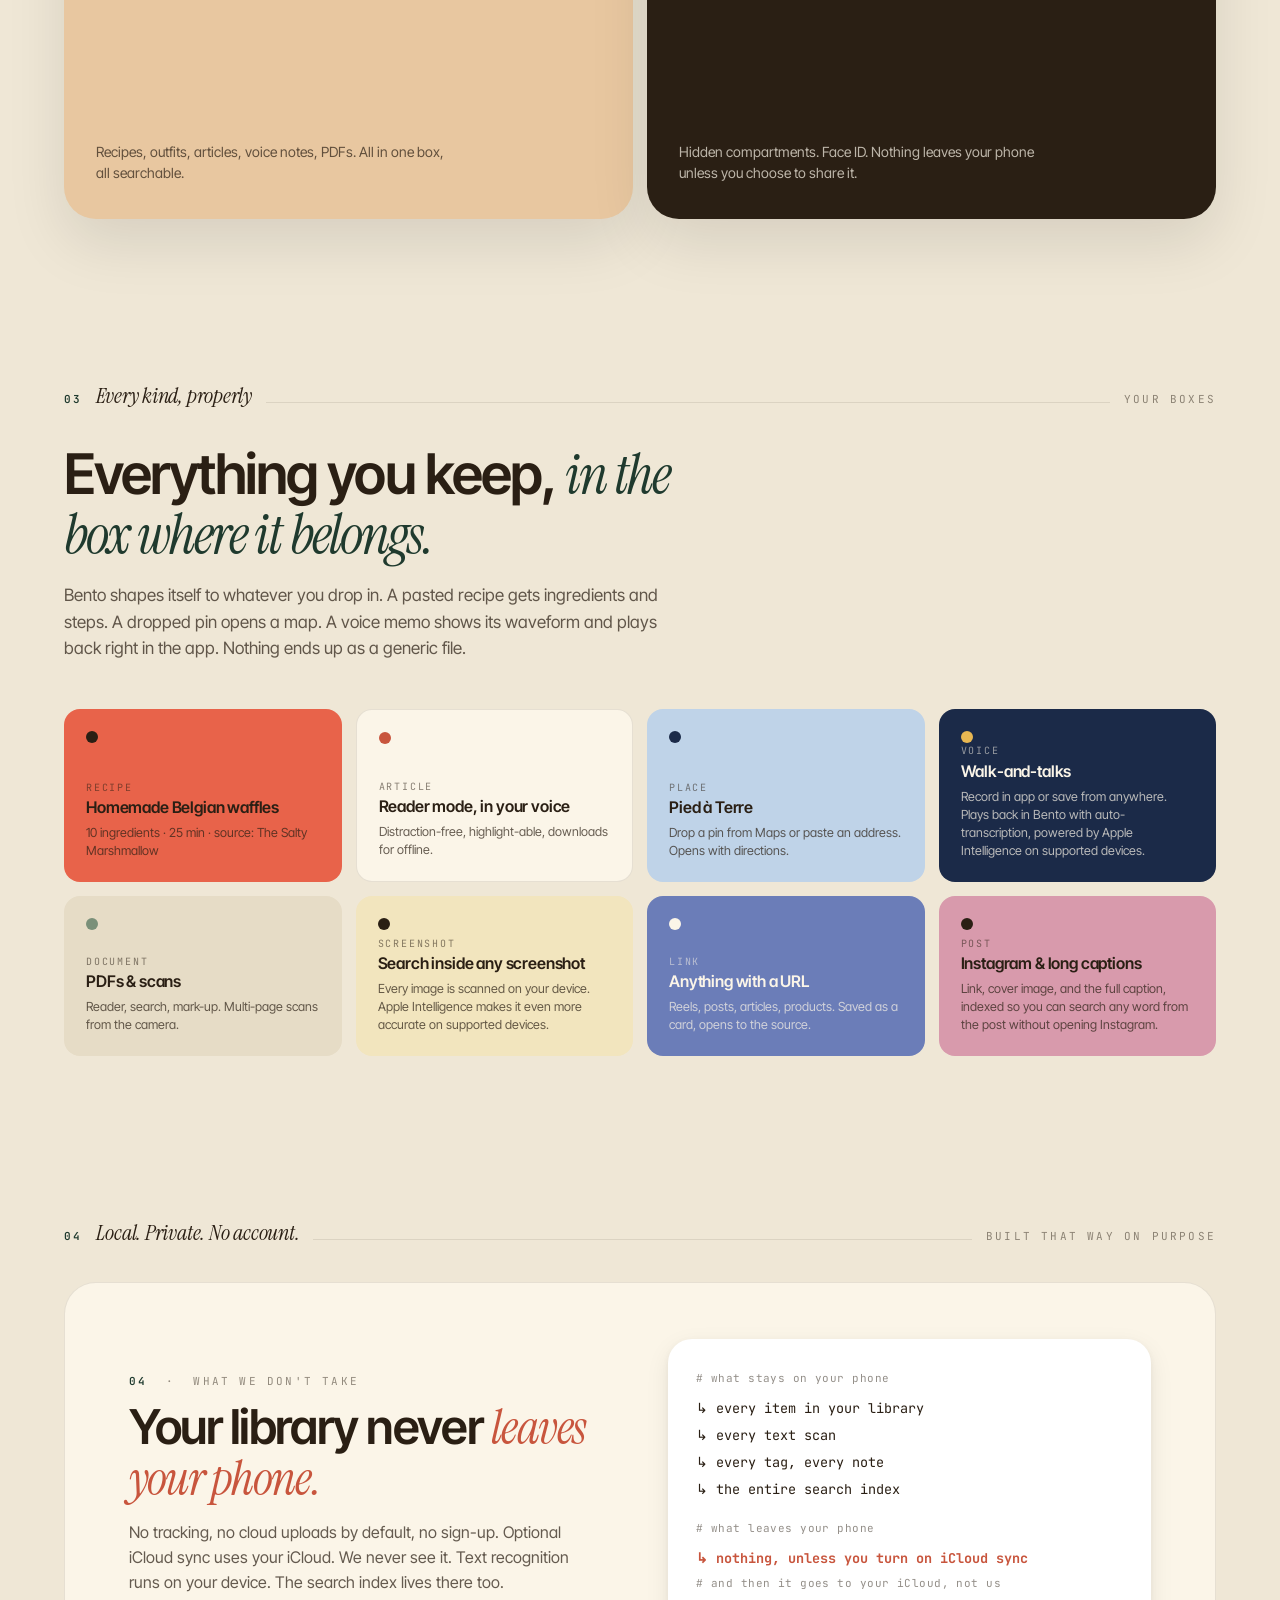
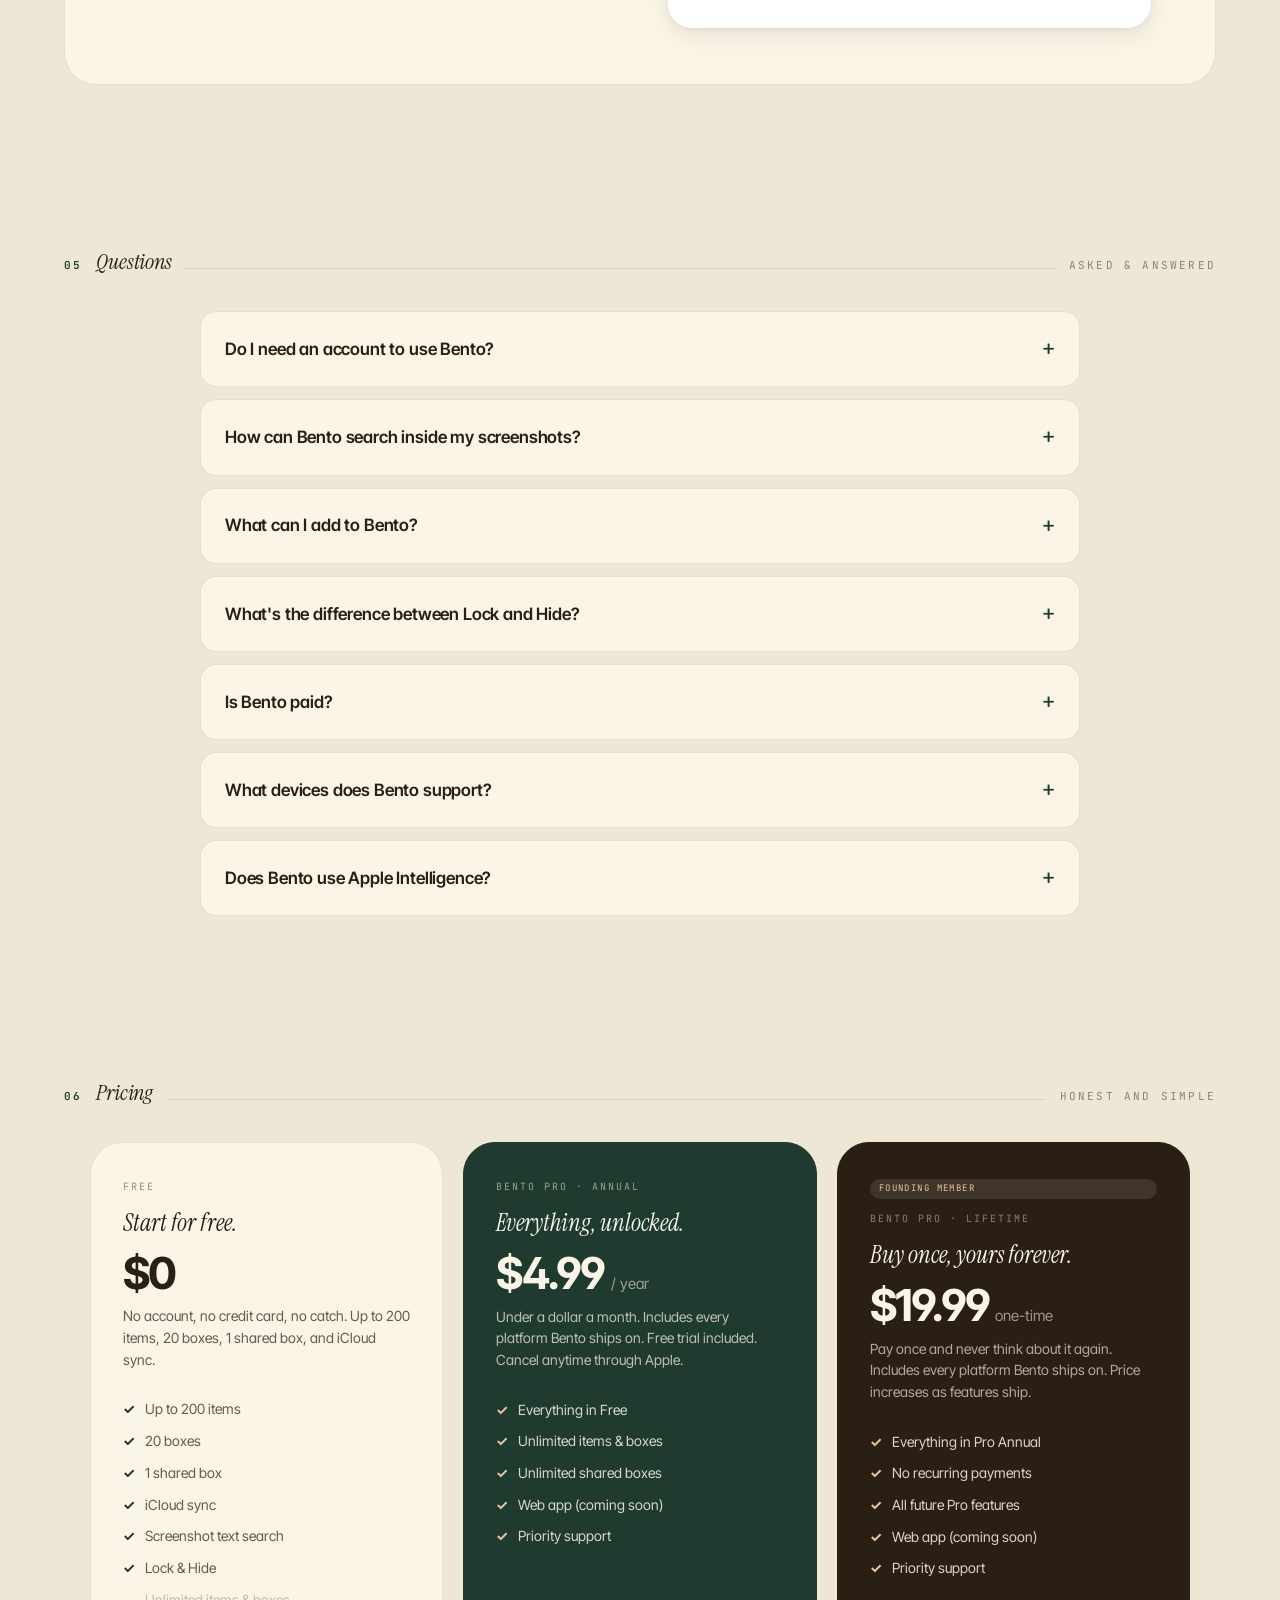
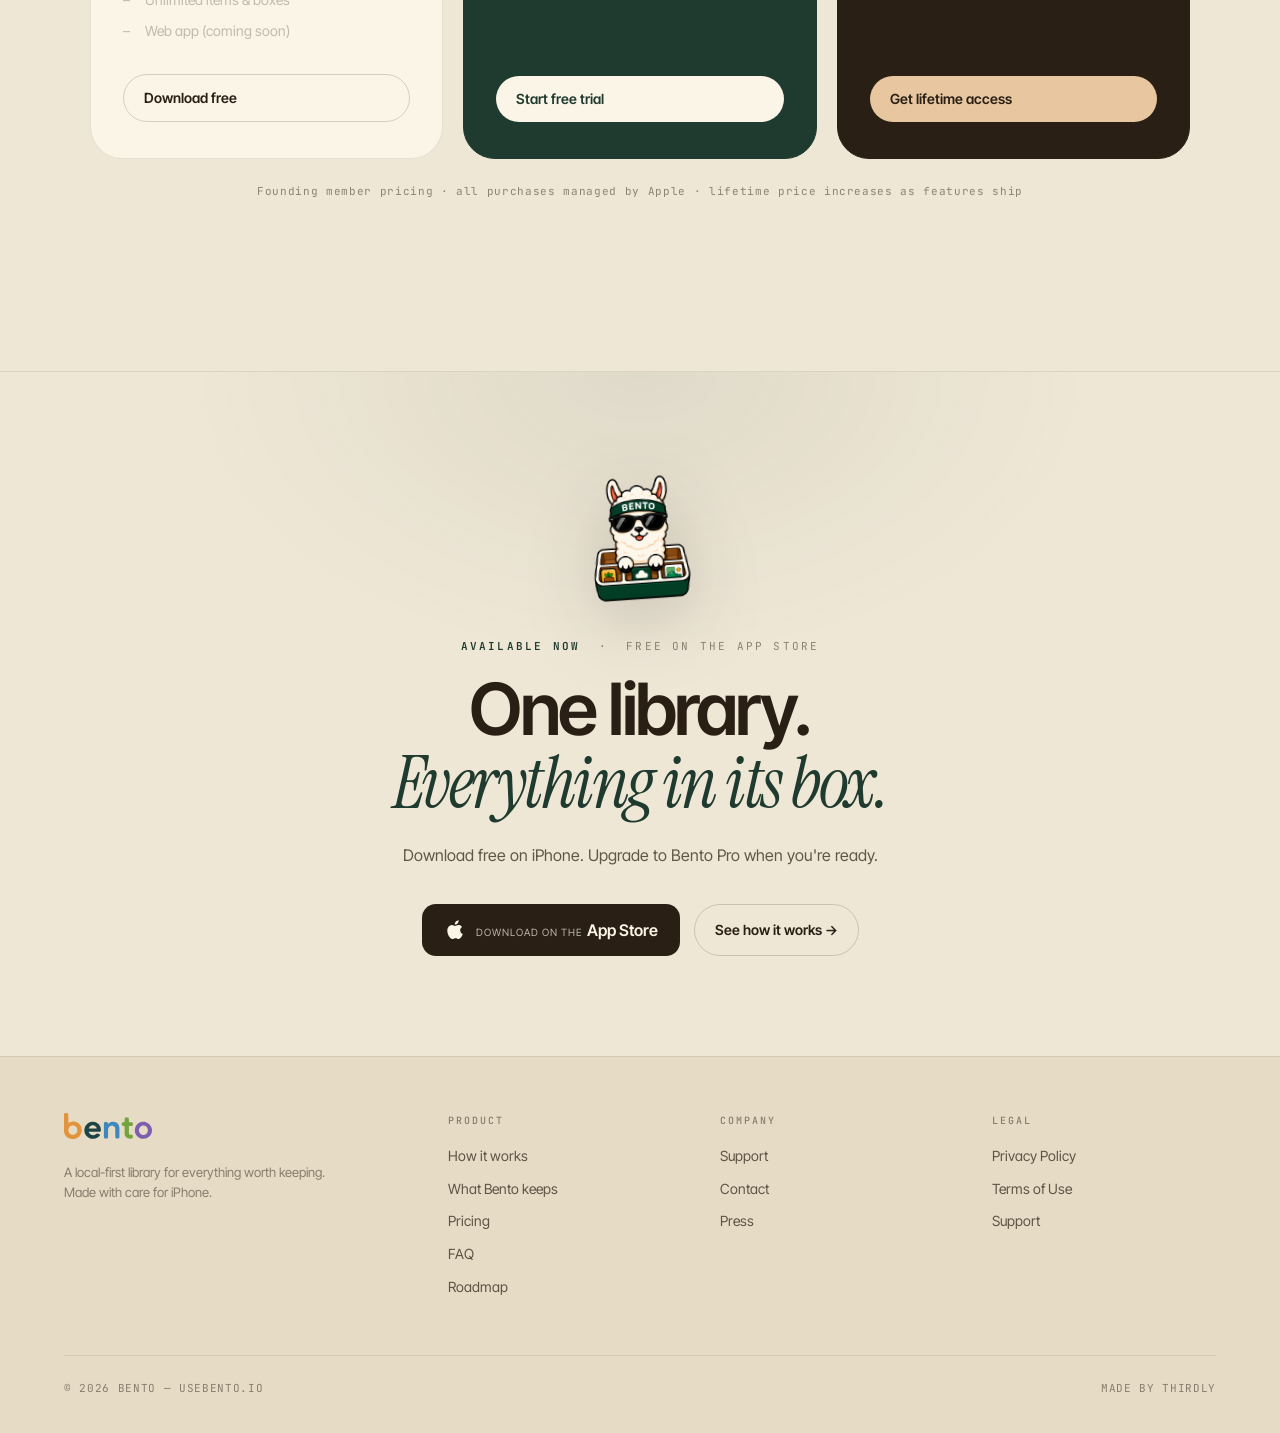
==== commit 7a4710b7: "Site quick wins: real og.png, compressed images, SEO files, privacy copy - Create missing assets/og." ====
--- a/index.html
+++ b/index.html
@@ -12,7 +12,27 @@
 <meta property="og:type" content="website" />
 <meta property="og:url" content="https://usebento.io/" />
 <meta property="og:image" content="https://usebento.io/assets/og.png" />
+<meta property="og:image:width" content="1200" />
+<meta property="og:image:height" content="630" />
 <meta name="twitter:card" content="summary_large_image" />
+<link rel="canonical" href="https://usebento.io/" />
+<script type="application/ld+json">
+{
+  "@context": "https://schema.org",
+  "@type": "SoftwareApplication",
+  "name": "Bento",
+  "operatingSystem": "iOS",
+  "applicationCategory": "UtilitiesApplication",
+  "description": "A private, local-first library app for iPhone. Recipes, links, screenshots, voice notes, and PDFs, kept in one searchable box on your device. No account required.",
+  "url": "https://usebento.io/",
+  "installUrl": "https://apps.apple.com/us/app/bento-save-anything/id6770398950",
+  "offers": [
+    { "@type": "Offer", "price": "0", "priceCurrency": "USD", "description": "Free: up to 200 items, 20 boxes, 1 shared box, iCloud sync" },
+    { "@type": "Offer", "price": "4.99", "priceCurrency": "USD", "description": "Bento Pro, annual" },
+    { "@type": "Offer", "price": "19.99", "priceCurrency": "USD", "description": "Bento Pro Lifetime, one-time" }
+  ]
+}
+</script>
 
 <link rel="icon" type="image/png" sizes="32x32" href="favicon-32.png" />
 <link rel="apple-touch-icon" sizes="180x180" href="apple-touch-icon.png" />
@@ -72,7 +92,7 @@
 
     <!-- Real app screenshot -->
     <div class="phone-shell">
-      <img class="phone-shot" src="screenshot-hero.png" alt="Bento inbox showing a grid of saved items: Instagram reels, PDFs, voicemails, and screenshots" />
+      <img class="phone-shot" src="assets/screenshot-hero.jpg" width="840" height="1827" fetchpriority="high" alt="Bento inbox showing a grid of saved items: Instagram reels, PDFs, voicemails, and screenshots" />
     </div>
   </div>
 </header>
@@ -237,7 +257,8 @@
         <div>↳ every tag, every note</div>
         <div>↳ the entire search index</div>
         <div class="com" style="margin-top: 14px;"># what leaves your phone</div>
-        <div class="nope">↳ nothing</div>
+        <div class="nope">↳ nothing, unless you turn on iCloud sync</div>
+        <div class="com"># and then it goes to your iCloud, not us</div>
       </div>
     </div>
   </div>
@@ -342,7 +363,7 @@
 
 <!-- ─────────  Big CTA  ───────── -->
 <section id="download" class="cta">
-  <img class="cta-tray" src="llamabentov2.png" alt="" aria-hidden="true" />
+  <img class="cta-tray" src="assets/llamabento-400.png" width="400" height="400" loading="lazy" alt="" aria-hidden="true" />
   <div class="eyebrow" style="display:inline-block; margin-bottom: 18px;"><span class="num">available now</span> &nbsp;·&nbsp; free on the app store</div>
   <h2>One library.<br><em>Everything in its box.</em></h2>
   <p>Download free on iPhone. Upgrade to Bento Pro when you're ready.</p>
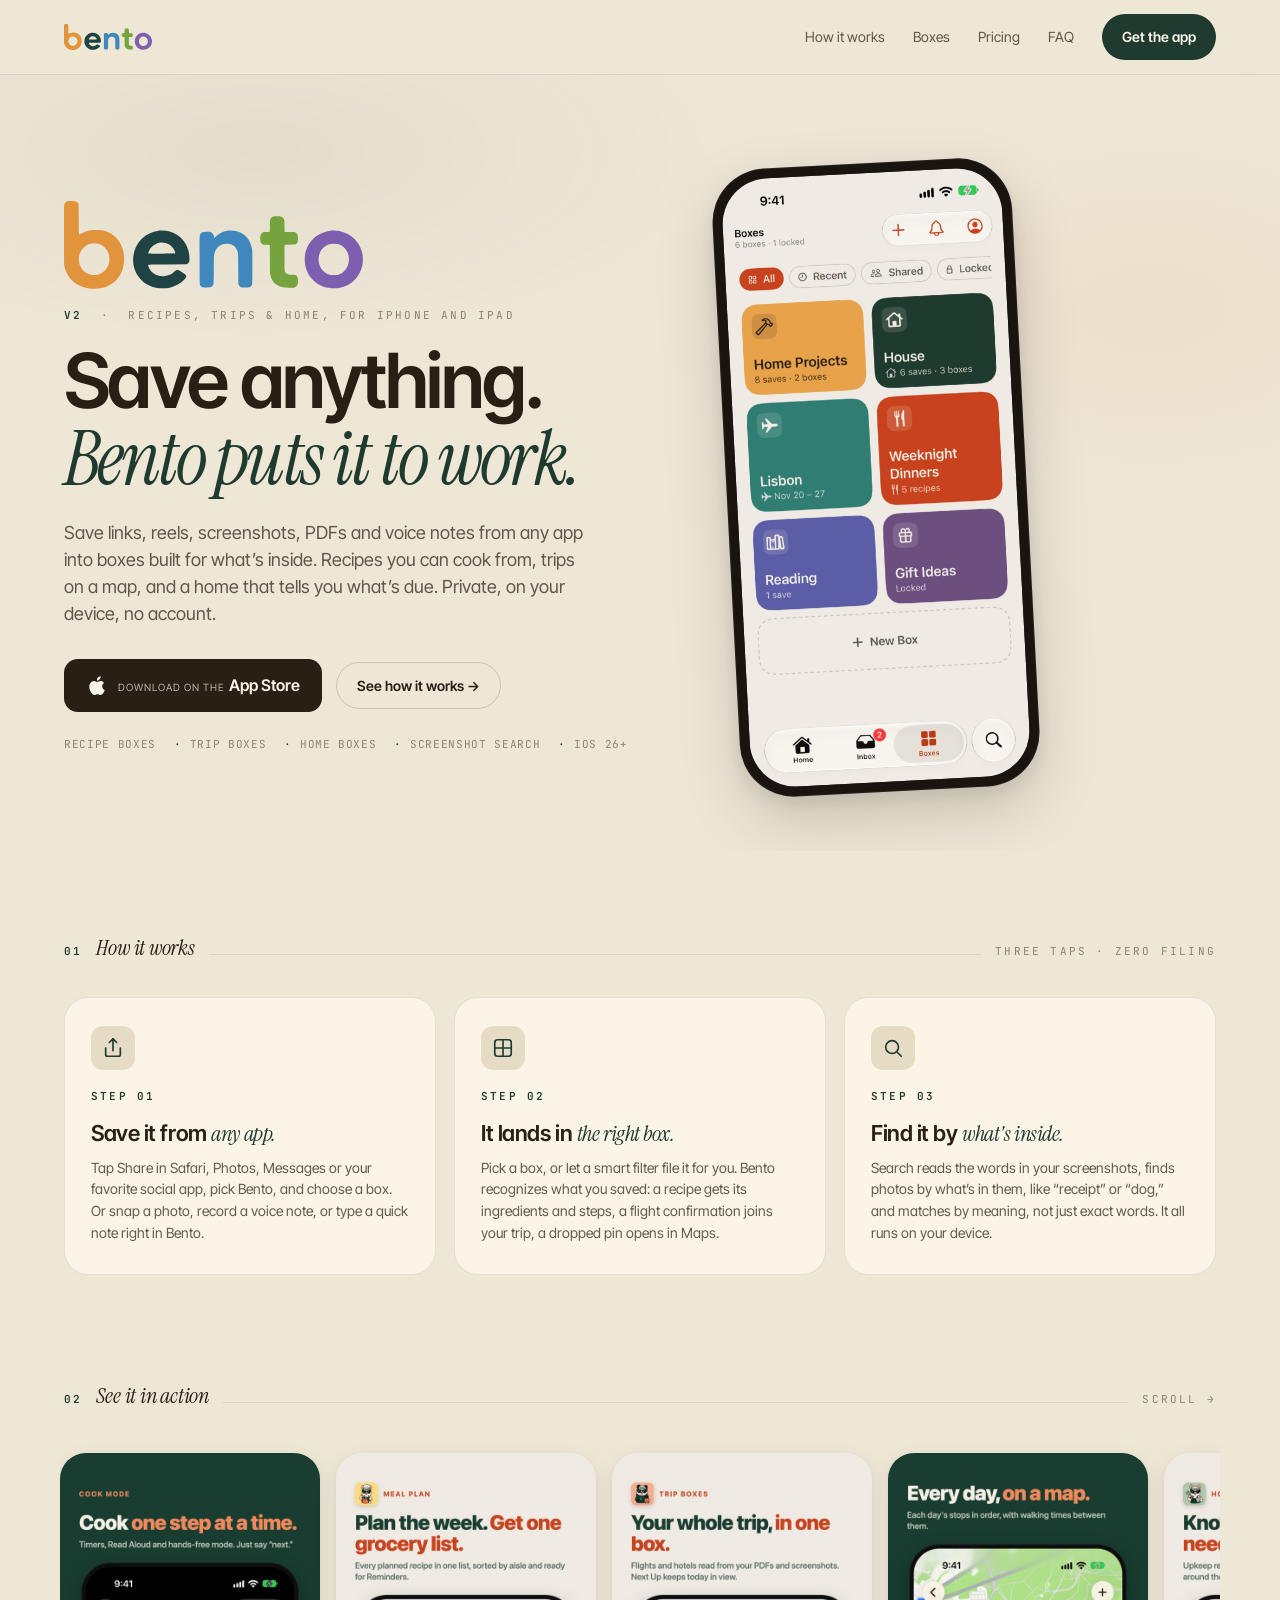
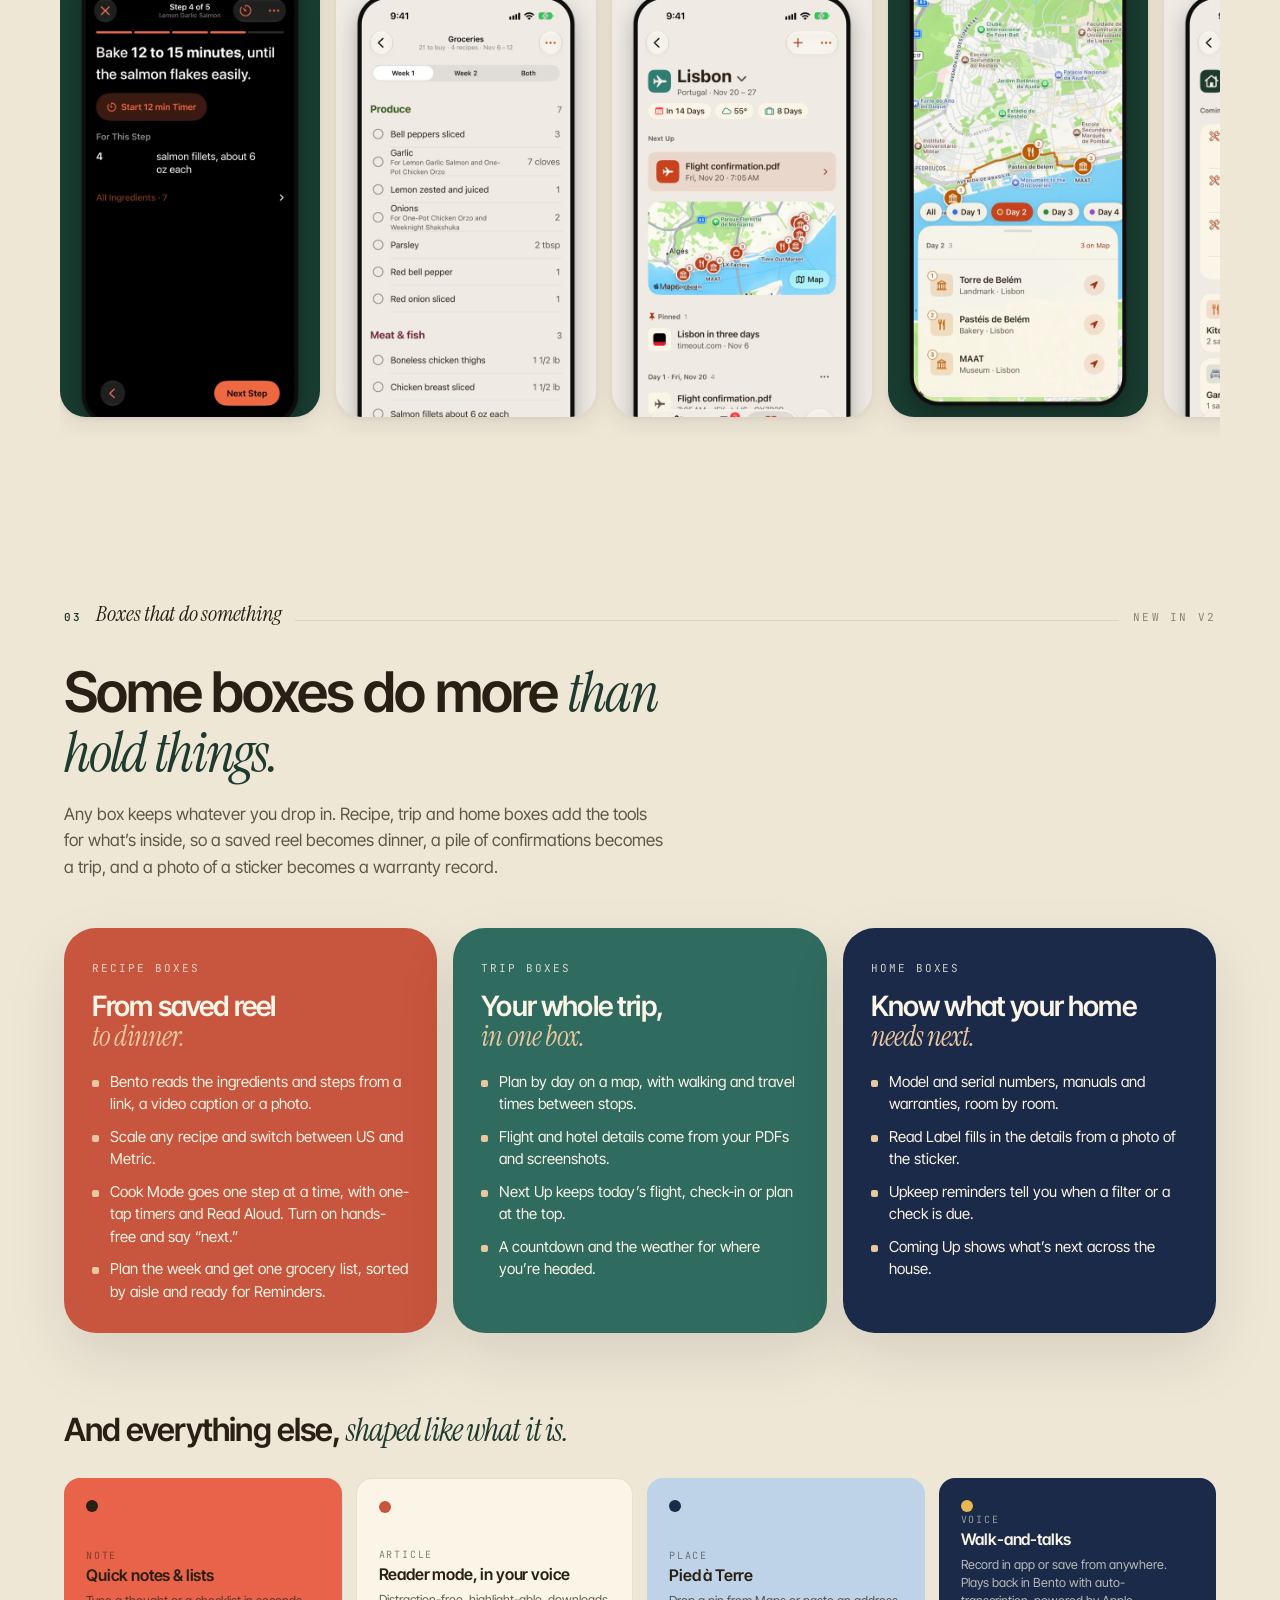
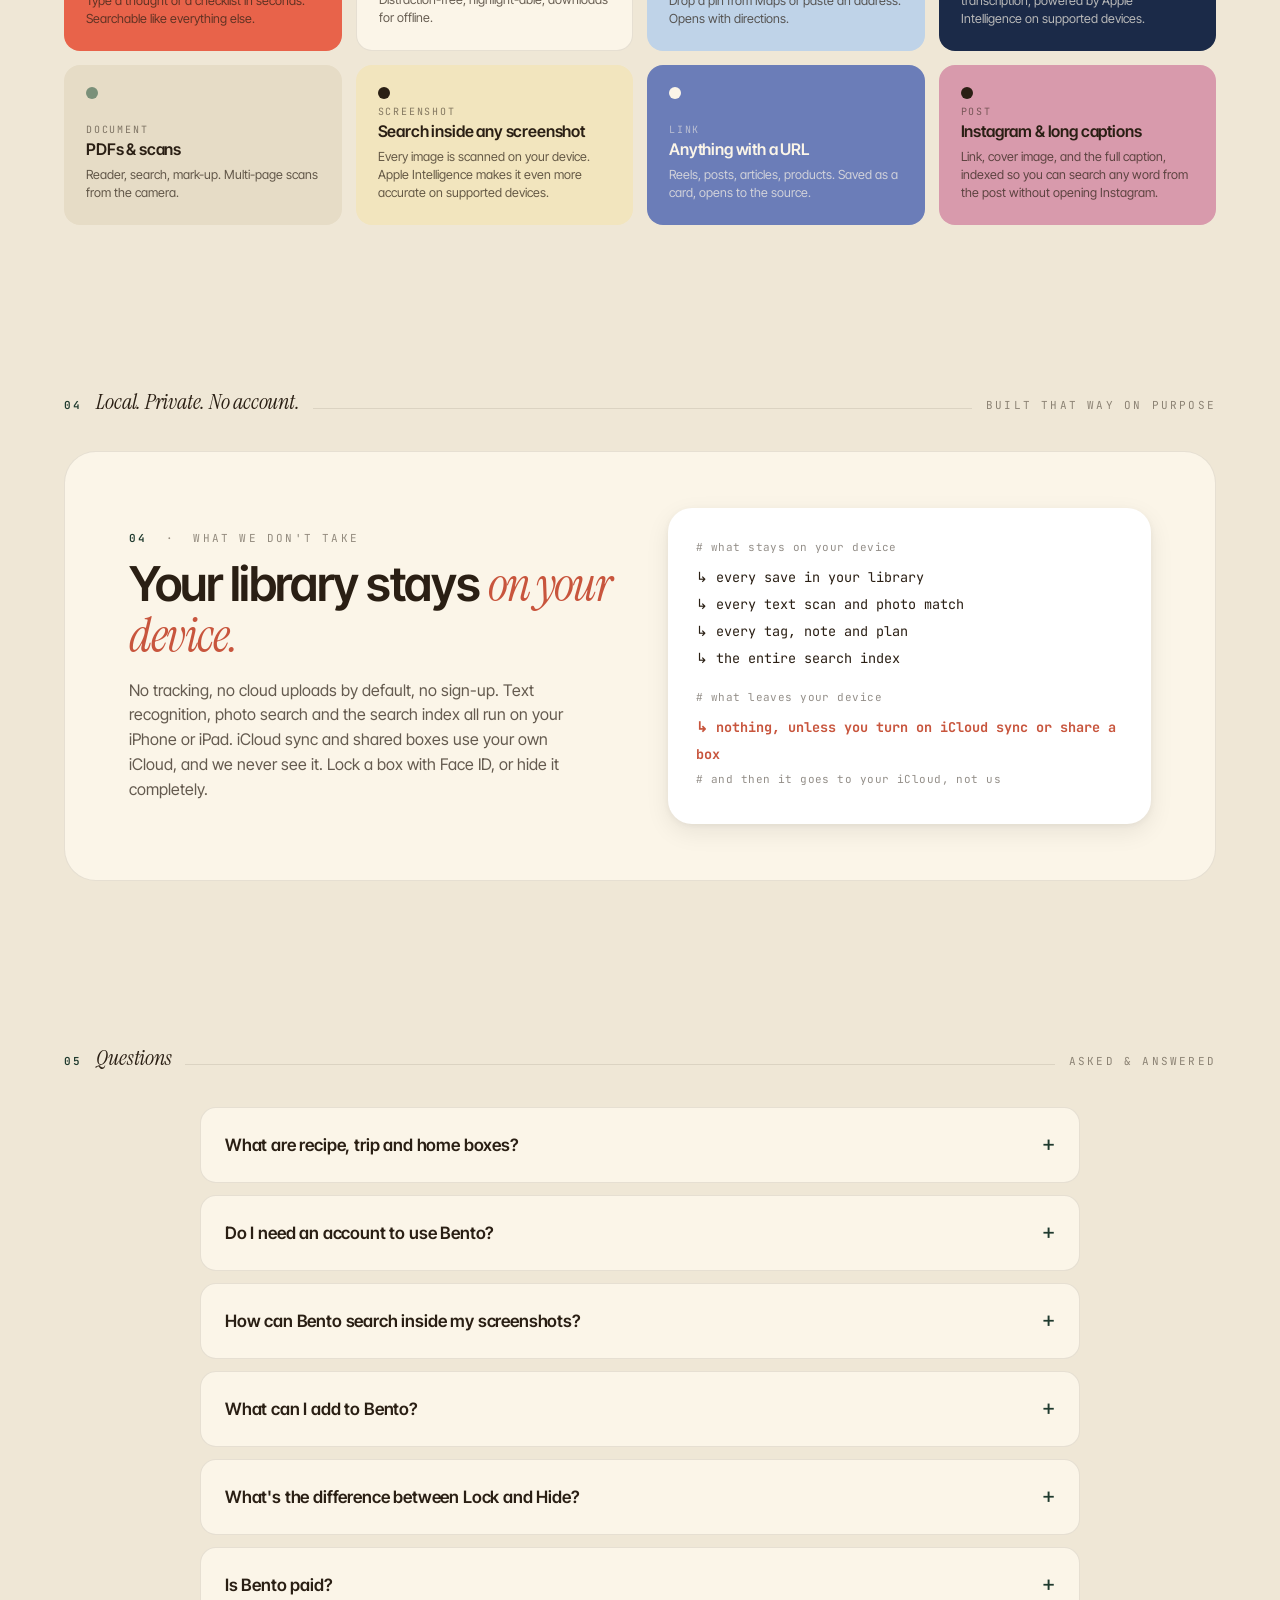
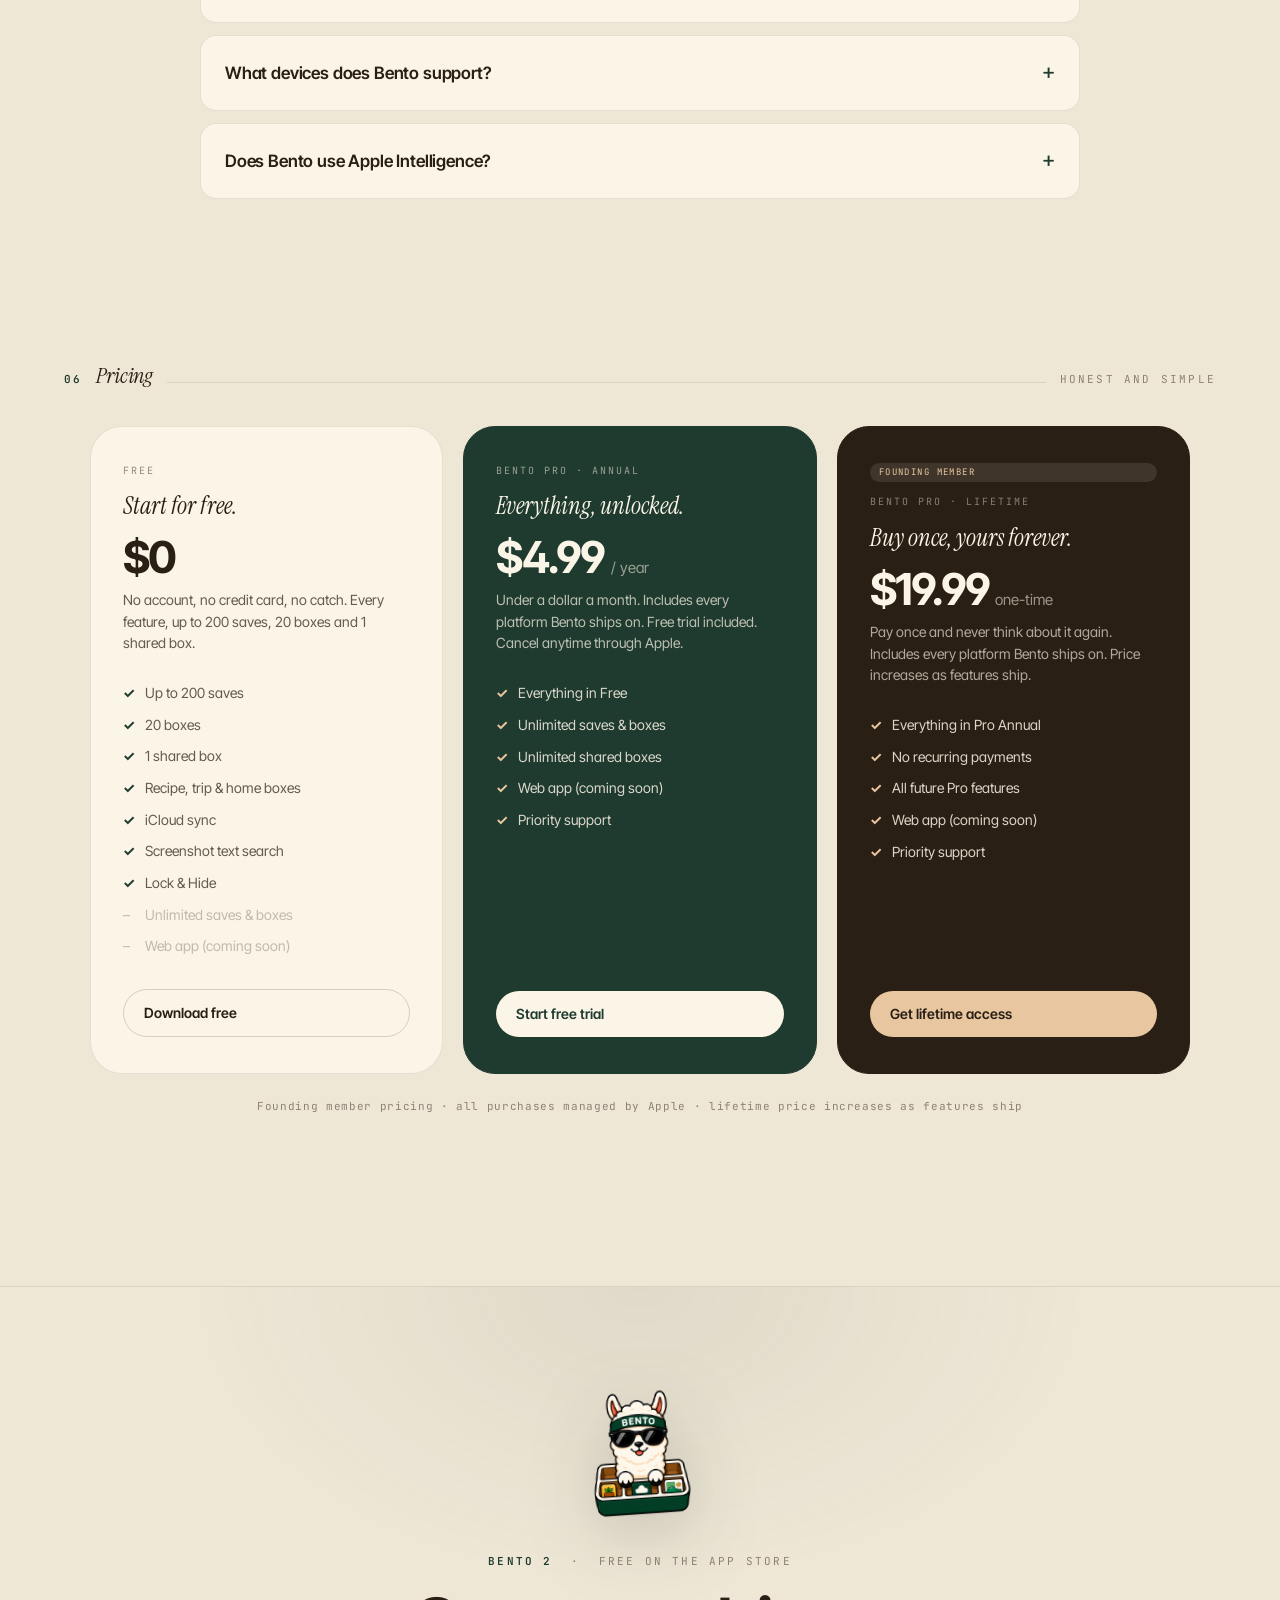
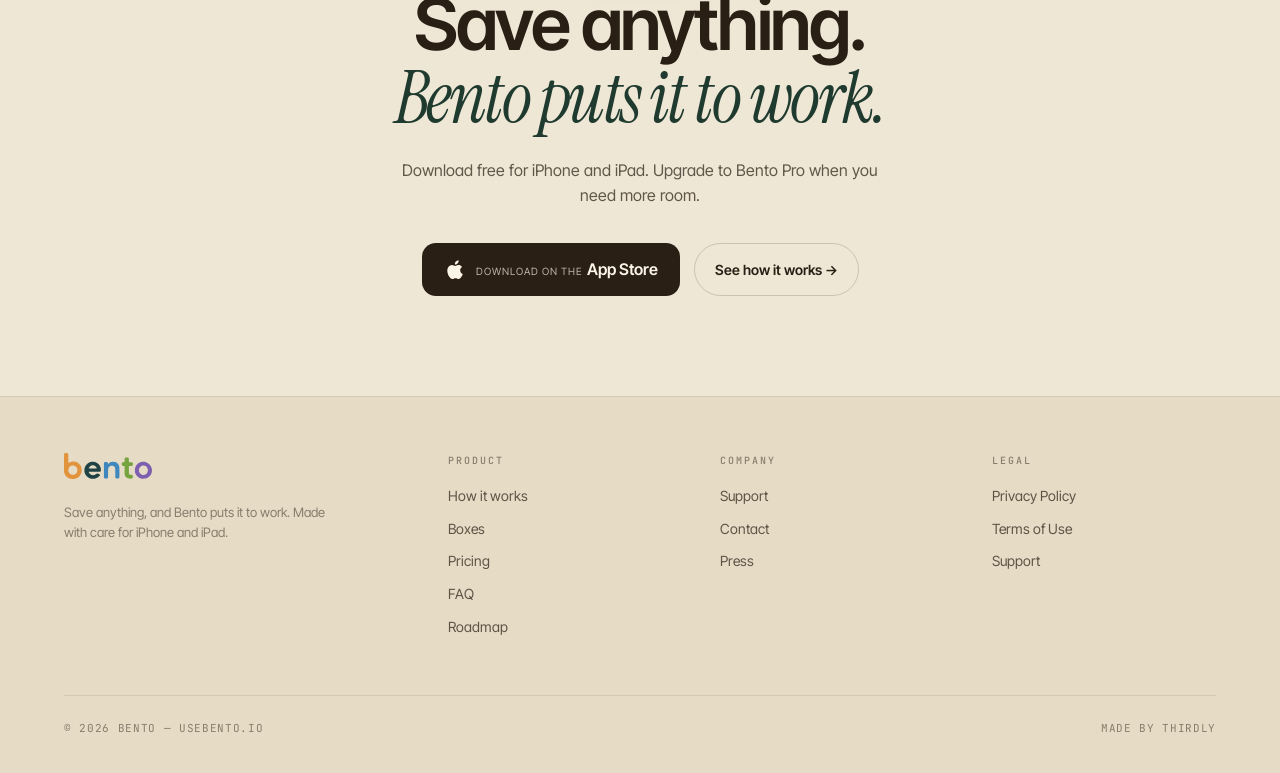
==== commit c0f86161: "Site for Bento 2: new hero, screenshot gallery, recipe/trip/home boxes, updated FAQ, pricing, roadma" ====
--- a/index.html
+++ b/index.html
@@ -3,12 +3,12 @@
 <head>
 <meta charset="utf-8" />
 <meta name="viewport" content="width=device-width, initial-scale=1" />
-<title>Bento: Personal Library — Everything in its box.</title>
-<meta name="description" content="Bento is a local-first library app for iPhone. Recipes, links, screenshots, voice notes, PDFs, kept in one searchable box on your device. No account required." />
+<title>Bento: Save anything. Recipe, trip &amp; home boxes for iPhone and iPad</title>
+<meta name="description" content="Save links, reels, screenshots, PDFs and notes from any app into Bento. Recipe boxes you can cook from, trip boxes on a map, and home boxes that track warranties and upkeep. Private, on your device, no account." />
 <meta name="theme-color" content="#EFE7D6" />
 
-<meta property="og:title" content="Bento: Personal Library — Everything in its box." />
-<meta property="og:description" content="A local-first library for recipes, links, screenshots, voice notes, and PDFs. Kept in one searchable box on your phone. No account required." />
+<meta property="og:title" content="Bento: Save anything. Bento puts it to work." />
+<meta property="og:description" content="Save from any app into boxes built for what's inside: recipes you can cook from, trips on a map, and a home that tells you what's due. Private, on your device, no account." />
 <meta property="og:type" content="website" />
 <meta property="og:url" content="https://usebento.io/" />
 <meta property="og:image" content="https://usebento.io/assets/og.png" />
@@ -21,13 +21,13 @@
   "@context": "https://schema.org",
   "@type": "SoftwareApplication",
   "name": "Bento",
-  "operatingSystem": "iOS",
+  "operatingSystem": "iOS, iPadOS",
   "applicationCategory": "UtilitiesApplication",
-  "description": "A private, local-first library app for iPhone. Recipes, links, screenshots, voice notes, and PDFs, kept in one searchable box on your device. No account required.",
+  "description": "Save links, reels, screenshots, PDFs and notes from any app into boxes. Recipe, trip and home boxes put them to work. Private, on your device, no account required.",
   "url": "https://usebento.io/",
   "installUrl": "https://apps.apple.com/us/app/bento-save-anything/id6770398950",
   "offers": [
-    { "@type": "Offer", "price": "0", "priceCurrency": "USD", "description": "Free: up to 200 items, 20 boxes, 1 shared box, iCloud sync" },
+    { "@type": "Offer", "price": "0", "priceCurrency": "USD", "description": "Free: every feature, up to 200 saves, 20 boxes, 1 shared box, iCloud sync" },
     { "@type": "Offer", "price": "4.99", "priceCurrency": "USD", "description": "Bento Pro, annual" },
     { "@type": "Offer", "price": "19.99", "priceCurrency": "USD", "description": "Bento Pro Lifetime, one-time" }
   ]
@@ -51,7 +51,7 @@
     </a>
     <div class="nav-links">
       <a href="#how">How it works</a>
-      <a href="#types">What Bento keeps</a>
+      <a href="#types">Boxes</a>
       <a href="#pricing">Pricing</a>
       <a href="#faq">FAQ</a>
       <a class="btn btn-primary" href="https://apps.apple.com/us/app/bento-save-anything/id6770398950" target="_blank" rel="noopener">Get the app</a>
@@ -64,11 +64,11 @@
   <div class="wrap hero-inner">
     <div>
       <img class="brand-wordmark brand-wordmark--lg" src="logo-wordmark.svg" alt="Bento" />
-      <div class="eyebrow" style="margin: 18px 0 0;"><span class="num">v1</span> &nbsp;·&nbsp; local-first library for iPhone</div>
-
-      <h1>Everything in its box.<br><em class="serif">Always findable.</em></h1>
-
-      <p class="lede">A private box for every recipe, link, screenshot, voice note, and PDF, kept on your device, fully text-searchable, no account required.</p>
+      <div class="eyebrow" style="margin: 18px 0 0;"><span class="num">v2</span> &nbsp;·&nbsp; recipes, trips &amp; home, for iPhone and iPad</div>
+
+      <h1>Save anything.<br><em class="serif">Bento puts it to work.</em></h1>
+
+      <p class="lede">Save links, reels, screenshots, PDFs and voice notes from any app into boxes built for what&rsquo;s inside. Recipes you can cook from, trips on a map, and a home that tells you what&rsquo;s due. Private, on your device, no account.</p>
 
       <div class="hero-cta">
         <a class="btn-store" href="https://apps.apple.com/us/app/bento-save-anything/id6770398950" target="_blank" rel="noopener" aria-label="Download on the App Store">
@@ -82,17 +82,17 @@
       </div>
 
       <div class="hero-meta">
-        <span>local-first</span>
+        <span>recipe boxes</span>
+        <span>trip boxes</span>
+        <span>home boxes</span>
         <span>screenshot search</span>
-        <span>Apple Intelligence</span>
-        <span>no account</span>
         <span>iOS 26+</span>
       </div>
     </div>
 
     <!-- Real app screenshot -->
     <div class="phone-shell">
-      <img class="phone-shot" src="assets/screenshot-hero.jpg" width="840" height="1827" fetchpriority="high" alt="Bento inbox showing a grid of saved items: Instagram reels, PDFs, voicemails, and screenshots" />
+      <img class="phone-shot" src="assets/hero-boxes.jpg" width="840" height="1826" fetchpriority="high" alt="Bento's Boxes screen: colored boxes for home projects, a house, a Lisbon trip, weeknight dinners, reading and gift ideas" />
     </div>
   </div>
 </header>
@@ -107,77 +107,92 @@
           <svg width="22" height="22" viewBox="0 0 24 24" fill="none" stroke="currentColor" stroke-width="1.8" stroke-linecap="round" stroke-linejoin="round" aria-hidden="true"><path d="M4 12v7a2 2 0 002 2h12a2 2 0 002-2v-7"/><polyline points="16 6 12 2 8 6"/><line x1="12" y1="2" x2="12" y2="15"/></svg>
         </div>
         <div class="step-num">STEP 01</div>
-        <h3>Drop it in. <em>No filing required.</em></h3>
-        <p>Use the iOS share sheet, the in-app camera, voice recorder, or quick-note. Works from Safari, Instagram, Photos, Messages, anywhere. One tap and it's in your bento.</p>
+        <h3>Save it from <em>any app.</em></h3>
+        <p>Tap Share in Safari, Photos, Messages or your favorite social app, pick Bento, and choose a box. Or snap a photo, record a voice note, or type a quick note right in Bento.</p>
       </div>
       <div class="step">
         <div class="glyph">
           <svg width="22" height="22" viewBox="0 0 24 24" fill="none" stroke="currentColor" stroke-width="1.8" stroke-linecap="round" stroke-linejoin="round" aria-hidden="true"><rect x="3" y="3" width="18" height="18" rx="3"/><line x1="12" y1="3" x2="12" y2="21"/><line x1="3" y1="12" x2="21" y2="12"/></svg>
         </div>
         <div class="step-num">STEP 02</div>
-        <h3>It knows <em>what it is.</em></h3>
-        <p>Each item is recognized and visually organized: a recipe shows ingredients and cook time, a dropped pin opens in Maps, a voice memo plays back with its waveform. Each thing looks like what it actually is.</p>
+        <h3>It lands in <em>the right box.</em></h3>
+        <p>Pick a box, or let a smart filter file it for you. Bento recognizes what you saved: a recipe gets its ingredients and steps, a flight confirmation joins your trip, a dropped pin opens in Maps.</p>
       </div>
       <div class="step">
         <div class="glyph">
           <svg width="22" height="22" viewBox="0 0 24 24" fill="none" stroke="currentColor" stroke-width="1.8" stroke-linecap="round" stroke-linejoin="round" aria-hidden="true"><circle cx="11" cy="11" r="7"/><line x1="21" y1="21" x2="16.65" y2="16.65"/></svg>
         </div>
         <div class="step-num">STEP 03</div>
-        <h3>Search the details, <em>not the filename.</em></h3>
-        <p>Bento reads the text inside every screenshot on your device, never ours. On devices with Apple Intelligence enabled, search gets even smarter. Search by a word, a phrase, or a detail you half-remember, without opening a single app.</p>
-      </div>
-    </div>
-  </div>
-</section>
-
-<!-- ─────────  02 — Spotlights (color-blocked App Store cards)  ───────── -->
-<section id="spotlights" style="padding-top: 24px;">
-  <div class="section-label"><span class="num">02</span><h2>What it feels like</h2><span class="rule"></span><span>scroll →</span></div>
-  <div class="wrap">
-    <div class="spotlights">
-      <article class="spotlight sp-paper">
-        <span class="badge">01</span>
-        <h3>Everything in its box.<span class="accent">Always findable.</span></h3>
-        <p>A private box for every recipe, link, screenshot, and idea, kept on your phone and not scattered across apps.</p>
+        <h3>Find it by <em>what's inside.</em></h3>
+        <p>Search reads the words in your screenshots, finds photos by what&rsquo;s in them, like &ldquo;receipt&rdquo; or &ldquo;dog,&rdquo; and matches by meaning, not just exact words. It all runs on your device.</p>
+      </div>
+    </div>
+  </div>
+</section>
+
+<!-- ─────────  02 — Screens (real App Store screenshots)  ───────── -->
+<section id="screens" style="padding-top: 24px;">
+  <div class="section-label"><span class="num">02</span><h2>See it in action</h2><span class="rule"></span><span>scroll →</span></div>
+  <div class="wrap">
+    <div class="shots" tabindex="0" aria-label="Bento screenshots">
+      <img src="assets/shots/04-cook.jpg" width="600" height="1303" loading="lazy" alt="Cook Mode: one step at a time, with a one-tap timer" />
+      <img src="assets/shots/05-groceries.jpg" width="600" height="1303" loading="lazy" alt="Meal Plan: one grocery list for the week, sorted by aisle" />
+      <img src="assets/shots/06-trip.jpg" width="600" height="1303" loading="lazy" alt="Trip box: the whole trip in one box, with Next Up and a map" />
+      <img src="assets/shots/07-trip-map.jpg" width="600" height="1303" loading="lazy" alt="Trip map: each day's stops in order, with walking times" />
+      <img src="assets/shots/08-home.jpg" width="600" height="1303" loading="lazy" alt="Home box: Coming Up shows the upkeep that's due next" />
+      <img src="assets/shots/10-search.jpg" width="600" height="1303" loading="lazy" alt="Search: finds a receipt by the words inside the screenshot" />
+    </div>
+  </div>
+</section>
+
+<!-- ─────────  03 — Box types  ───────── -->
+<section id="types">
+  <div class="section-label"><span class="num">03</span><h2>Boxes that do something</h2><span class="rule"></span><span>new in v2</span></div>
+  <div class="wrap">
+    <h2 class="kicker">Some boxes do more <em>than hold things.</em></h2>
+    <p class="lede">Any box keeps whatever you drop in. Recipe, trip and home boxes add the tools for what&rsquo;s inside, so a saved reel becomes dinner, a pile of confirmations becomes a trip, and a photo of a sticker becomes a warranty record.</p>
+
+    <div class="box-types">
+      <article class="box-type bt-recipe">
+        <div class="bt-kind">Recipe boxes</div>
+        <h3>From saved reel <em>to dinner.</em></h3>
+        <ul>
+          <li>Bento reads the ingredients and steps from a link, a video caption or a photo.</li>
+          <li>Scale any recipe and switch between US and Metric.</li>
+          <li>Cook Mode goes one step at a time, with one-tap timers and Read Aloud. Turn on hands-free and say &ldquo;next.&rdquo;</li>
+          <li>Plan the week and get one grocery list, sorted by aisle and ready for Reminders.</li>
+        </ul>
       </article>
-      <article class="spotlight sp-forest">
-        <span class="badge">02</span>
-        <h3>Drop it in.<span class="accent">No filing required.</span></h3>
-        <p>From Safari, Instagram, TikTok, Photos, Messages. One tap and it's in your bento. Sort later, or never.</p>
+      <article class="box-type bt-trip">
+        <div class="bt-kind">Trip boxes</div>
+        <h3>Your whole trip, <em>in one box.</em></h3>
+        <ul>
+          <li>Plan by day on a map, with walking and travel times between stops.</li>
+          <li>Flight and hotel details come from your PDFs and screenshots.</li>
+          <li>Next Up keeps today&rsquo;s flight, check-in or plan at the top.</li>
+          <li>A countdown and the weather for where you&rsquo;re headed.</li>
+        </ul>
       </article>
-      <article class="spotlight sp-persim">
-        <span class="badge">03</span>
-        <h3>Search inside<span class="accent">screenshots.</span></h3>
-        <p>Bento reads the text in every image on your device. Search by what you remember, even if it's inside a photo.</p>
+      <article class="box-type bt-home">
+        <div class="bt-kind">Home boxes</div>
+        <h3>Know what your home <em>needs next.</em></h3>
+        <ul>
+          <li>Model and serial numbers, manuals and warranties, room by room.</li>
+          <li>Read Label fills in the details from a photo of the sticker.</li>
+          <li>Upkeep reminders tell you when a filter or a check is due.</li>
+          <li>Coming Up shows what&rsquo;s next across the house.</li>
+        </ul>
       </article>
-      <article class="spotlight sp-cream">
-        <span class="badge">04</span>
-        <h3>Every item<span class="accent">has a place.</span></h3>
-        <p>Recipes, outfits, articles, voice notes, PDFs. All in one box, all searchable.</p>
-      </article>
-      <article class="spotlight sp-shoyu">
-        <span class="badge">05</span>
-        <h3>Locked when<span class="accent">it's just yours.</span></h3>
-        <p>Hidden compartments. Face ID. Nothing leaves your phone unless you choose to share it.</p>
-      </article>
-    </div>
-  </div>
-</section>
-
-<!-- ─────────  03 — Item types / boxes  ───────── -->
-<section id="types">
-  <div class="section-label"><span class="num">03</span><h2>Every kind, properly</h2><span class="rule"></span><span>your boxes</span></div>
-  <div class="wrap">
-    <h2 class="kicker">Everything you keep, <em>in the box where it belongs.</em></h2>
-    <p class="lede">Bento shapes itself to whatever you drop in. A pasted recipe gets ingredients and steps. A dropped pin opens a map. A voice memo shows its waveform and plays back right in the app. Nothing ends up as a generic file.</p>
-
+    </div>
+
+    <h3 class="subkicker">And everything else, <em>shaped like what it is.</em></h3>
     <div class="pantry">
       <div class="pantry-tile p-recipe">
         <span class="pip"></span>
         <div>
-          <div class="kind">Recipe</div>
-          <div class="name">Homemade Belgian waffles</div>
-          <div class="desc">10 ingredients · 25 min · source: The Salty Marshmallow</div>
+          <div class="kind">Note</div>
+          <div class="name">Quick notes &amp; lists</div>
+          <div class="desc">Type a thought or a checklist in seconds. Searchable like everything else.</div>
         </div>
       </div>
       <div class="pantry-tile p-quote">
@@ -247,17 +262,17 @@
     <div class="privacy-strip">
       <div class="privacy-copy persimmon">
         <div class="eyebrow"><span class="num">04</span> &nbsp;·&nbsp; what we don't take</div>
-        <h2>Your library never <em class="serif">leaves your phone.</em></h2>
-        <p>No tracking, no cloud uploads by default, no sign-up. Optional iCloud sync uses your iCloud. We never see it. Text recognition runs on your device. The search index lives there too.</p>
+        <h2>Your library stays <em class="serif">on your device.</em></h2>
+        <p>No tracking, no cloud uploads by default, no sign-up. Text recognition, photo search and the search index all run on your iPhone or iPad. iCloud sync and shared boxes use your own iCloud, and we never see it. Lock a box with Face ID, or hide it completely.</p>
       </div>
       <div class="privacy-card" aria-hidden="true">
-        <div class="com"># what stays on your phone</div>
-        <div>↳ every item in your library</div>
-        <div>↳ every text scan</div>
-        <div>↳ every tag, every note</div>
+        <div class="com"># what stays on your device</div>
+        <div>↳ every save in your library</div>
+        <div>↳ every text scan and photo match</div>
+        <div>↳ every tag, note and plan</div>
         <div>↳ the entire search index</div>
-        <div class="com" style="margin-top: 14px;"># what leaves your phone</div>
-        <div class="nope">↳ nothing, unless you turn on iCloud sync</div>
+        <div class="com" style="margin-top: 14px;"># what leaves your device</div>
+        <div class="nope">↳ nothing, unless you turn on iCloud sync or share a box</div>
         <div class="com"># and then it goes to your iCloud, not us</div>
       </div>
     </div>
@@ -270,12 +285,16 @@
   <div class="wrap">
     <div class="faq">
       <details>
+        <summary>What are recipe, trip and home boxes?</summary>
+        <p>They&rsquo;re boxes with tools for what&rsquo;s inside. A recipe box reads ingredients and steps and adds Cook Mode, a weekly plan and one grocery list. A trip box lays each day out on a map and pulls flight and hotel details from your PDFs and screenshots. A home box keeps model numbers, warranties and upkeep reminders. Any box can still hold anything you save.</p>
+      </details>
+      <details>
         <summary>Do I need an account to use Bento?</summary>
         <p>No. Install and start saving immediately: no email, no sign-in, no profile. If you want to sync across devices, Bento uses iCloud through your existing Apple ID. Nothing routes through our servers.</p>
       </details>
       <details>
         <summary>How can Bento search inside my screenshots?</summary>
-        <p>Bento uses Apple's on-device text recognition (OCR) to read and index the words inside your images, all on your device, never uploaded. Once scanned, you can search any screenshot by the text it contains, just like a document.</p>
+        <p>Bento uses Apple's on-device text recognition (OCR) to read and index the words inside your images, all on your device, never uploaded. Once scanned, you can search any screenshot by the text it contains, just like a document. Bento also finds photos by what&rsquo;s in them and matches searches by meaning.</p>
       </details>
       <details>
         <summary>What can I add to Bento?</summary>
@@ -283,19 +302,19 @@
       </details>
       <details>
         <summary>What's the difference between Lock and Hide?</summary>
-        <p><strong>Lock</strong> means a compartment is visible but gated by Face ID. <strong>Hide</strong> means the items don't appear in your inbox, search, or widgets at all. They live in a private vault you reveal with a pull-down gesture (or only from Settings, your choice).</p>
+        <p><strong>Lock</strong> means a box is visible but gated by Face ID. <strong>Hide</strong> means the items don't appear in your inbox, search, or widgets at all. They live in a private vault you reveal with a pull-down gesture (or only from Settings, your choice).</p>
       </details>
       <details>
         <summary>Is Bento paid?</summary>
-        <p>The core experience is free: up to 200 items, 20 boxes, 1 shared box, and iCloud sync, no account required. Bento Pro is available as an annual subscription ($4.99/year, free trial included) or a one-time Founding Member purchase ($19.99). Both unlock unlimited items, unlimited boxes, unlimited shared boxes, and every platform Bento ships on. The lifetime price will increase as features ship.</p>
+        <p>Every feature is free to use, including recipe, trip and home boxes. The free plan holds up to 200 saves, 20 boxes and 1 shared box, with iCloud sync and no account. Bento Pro removes those limits, as an annual subscription ($4.99/year, free trial included) or a one-time Founding Member purchase ($19.99). Both include every platform Bento ships on. The lifetime price will increase as features ship.</p>
       </details>
       <details>
         <summary>What devices does Bento support?</summary>
-        <p>iPhone running iOS 26 or later. iPad and Mac are on the roadmap. Android is not currently planned.</p>
+        <p>iPhone and iPad running iOS or iPadOS 26 or later. Mac is on the roadmap. Android is not currently planned.</p>
       </details>
       <details>
         <summary>Does Bento use Apple Intelligence?</summary>
-        <p>Yes, where it's available. On iPhone 16 and later with Apple Intelligence enabled in Settings, Bento uses it to improve voice transcription and screenshot search. On older devices, Bento falls back to Apple's standard on-device tools, which still work well.</p>
+        <p>Yes, where it's available. On iPhone 16 and later with Apple Intelligence enabled in Settings, Bento uses it to improve voice transcription and search. On older devices, Bento falls back to Apple's standard on-device tools, which still work well.</p>
       </details>
     </div>
   </div>
@@ -311,15 +330,16 @@
         <div class="plan-tier">Free</div>
         <div class="plan-name">Start for free.</div>
         <div class="plan-price"><span class="plan-amount">$0</span></div>
-        <div class="plan-desc">No account, no credit card, no catch. Up to 200 items, 20 boxes, 1 shared box, and iCloud sync.</div>
+        <div class="plan-desc">No account, no credit card, no catch. Every feature, up to 200 saves, 20 boxes and 1 shared box.</div>
         <ul class="plan-features">
-          <li>Up to 200 items</li>
+          <li>Up to 200 saves</li>
           <li>20 boxes</li>
           <li>1 shared box</li>
+          <li>Recipe, trip &amp; home boxes</li>
           <li>iCloud sync</li>
           <li>Screenshot text search</li>
           <li>Lock &amp; Hide</li>
-          <li class="off">Unlimited items &amp; boxes</li>
+          <li class="off">Unlimited saves &amp; boxes</li>
           <li class="off">Web app (coming soon)</li>
         </ul>
         <a class="btn btn-ghost" href="https://apps.apple.com/us/app/bento-save-anything/id6770398950" target="_blank" rel="noopener">Download free</a>
@@ -332,7 +352,7 @@
         <div class="plan-desc">Under a dollar a month. Includes every platform Bento ships on. Free trial included. Cancel anytime through Apple.</div>
         <ul class="plan-features">
           <li>Everything in Free</li>
-          <li>Unlimited items &amp; boxes</li>
+          <li>Unlimited saves &amp; boxes</li>
           <li>Unlimited shared boxes</li>
           <li>Web app (coming soon)</li>
           <li>Priority support</li>
@@ -364,9 +384,9 @@
 <!-- ─────────  Big CTA  ───────── -->
 <section id="download" class="cta">
   <img class="cta-tray" src="assets/llamabento-400.png" width="400" height="400" loading="lazy" alt="" aria-hidden="true" />
-  <div class="eyebrow" style="display:inline-block; margin-bottom: 18px;"><span class="num">available now</span> &nbsp;·&nbsp; free on the app store</div>
-  <h2>One library.<br><em>Everything in its box.</em></h2>
-  <p>Download free on iPhone. Upgrade to Bento Pro when you're ready.</p>
+  <div class="eyebrow" style="display:inline-block; margin-bottom: 18px;"><span class="num">bento 2</span> &nbsp;·&nbsp; free on the app store</div>
+  <h2>Save anything.<br><em>Bento puts it to work.</em></h2>
+  <p>Download free for iPhone and iPad. Upgrade to Bento Pro when you need more room.</p>
   <div class="cta-actions">
     <a class="btn-store" href="https://apps.apple.com/us/app/bento-save-anything/id6770398950" target="_blank" rel="noopener" aria-label="Download on the App Store">
       <svg width="22" height="22" viewBox="0 0 24 24" fill="currentColor" aria-hidden="true"><path d="M17.5 12.5c0-2.6 2.1-3.8 2.2-3.9-1.2-1.7-3-2-3.7-2-1.6-.2-3.1.9-3.9.9-.8 0-2-.9-3.4-.9-1.7 0-3.3 1-4.2 2.6-1.8 3.1-.5 7.6 1.3 10.1.9 1.2 1.9 2.6 3.3 2.5 1.3-.1 1.8-.9 3.4-.9 1.6 0 2 .9 3.4.8 1.4 0 2.3-1.2 3.1-2.4 1-1.4 1.4-2.7 1.4-2.8 0-.1-2.7-1-2.7-4.1zM15 4.6c.7-.9 1.2-2.1 1-3.3-1 .1-2.3.7-3 1.5-.7.8-1.3 2-1.1 3.2 1.2.1 2.3-.6 3.1-1.4z"/></svg>
@@ -387,13 +407,13 @@
         <a class="brand" href="/" aria-label="Bento — home">
           <img class="brand-wordmark" src="logo-wordmark.svg" alt="Bento" />
         </a>
-        <p>A local-first library for everything worth keeping. Made with care for iPhone.</p>
+        <p>Save anything, and Bento puts it to work. Made with care for iPhone and iPad.</p>
       </div>
       <div class="foot-col">
         <h4>Product</h4>
         <ul>
           <li><a href="#how">How it works</a></li>
-          <li><a href="#types">What Bento keeps</a></li>
+          <li><a href="#types">Boxes</a></li>
           <li><a href="#pricing">Pricing</a></li>
           <li><a href="#faq">FAQ</a></li>
           <li><a href="roadmap.html">Roadmap</a></li>
--- a/assets/styles.css
+++ b/assets/styles.css
@@ -275,6 +275,7 @@
 .phone-shell:hover { transform: rotate(0deg); }
 .phone-shot {
   width: 100%;
+  height: auto;
   border-radius: 46px;
   display: block;
 }
@@ -341,85 +342,92 @@
   .steps { grid-template-columns: 1fr; }
 }
 
-/* ─────────────────  Spotlights (color-blocked App Store style)  ───────────────── */
-
-.spotlights {
+/* ─────────────────  Screens (App Store screenshot strip)  ───────────────── */
+
+.shots {
+  display: flex;
+  gap: 16px;
+  overflow-x: auto;
+  scroll-snap-type: x mandatory;
+  padding: 8px 4px 20px;
+  margin: 0 -4px;
+  scrollbar-width: thin;
+}
+.shots img {
+  flex: 0 0 auto;
+  width: 260px;
+  height: auto;
+  border-radius: 26px;
+  scroll-snap-align: start;
+  box-shadow: var(--shadow);
+}
+.shots:focus-visible { outline: 2px solid var(--forest); outline-offset: 4px; border-radius: 8px; }
+@media (max-width: 600px) {
+  .shots img { width: 220px; border-radius: 22px; }
+}
+
+/* ─────────────────  Box types (recipe / trip / home)  ───────────────── */
+
+.box-types {
   display: grid;
-  grid-template-columns: repeat(6, 1fr);
-  gap: 14px;
-  margin-top: 8px;
-}
-.spotlight {
+  grid-template-columns: repeat(3, 1fr);
+  gap: 16px;
+  margin-bottom: 72px;
+}
+.box-type {
   border-radius: var(--radius-xl);
-  padding: 36px 32px;
-  position: relative;
-  overflow: hidden;
-  min-height: 360px;
-  display: flex; flex-direction: column; justify-content: space-between;
-  color: var(--ink);
+  padding: 32px 28px 30px;
+  color: var(--rice);
   box-shadow: 0 24px 60px rgba(0, 0, 0, 0.10);
-  transition: transform 240ms ease, box-shadow 240ms ease;
-}
-.spotlight:hover { transform: translateY(-4px); box-shadow: 0 32px 70px rgba(0, 0, 0, 0.14); }
-.spotlight .badge {
-  position: absolute; top: 24px; right: 24px;
-  padding: 5px 10px;
-  border-radius: 999px;
-  background: rgba(0, 0, 0, 0.08);
-  font-family: var(--font-mono);
-  font-size: 10px;
+}
+.box-type .bt-kind {
+  font-family: var(--font-mono);
+  font-size: 11px;
   letter-spacing: 0.18em;
   text-transform: uppercase;
-  opacity: 0.75;
-}
-.spotlight h3 {
-  font-size: clamp(28px, 2.4vw, 38px);
-  line-height: 1.02;
-  letter-spacing: -0.025em;
-  margin: 0;
+  opacity: 0.8;
+}
+.box-type h3 {
+  margin: 14px 0 18px;
+  font-size: 28px;
+  font-weight: 600;
+  letter-spacing: -0.03em;
+  line-height: 1.1;
+}
+.box-type h3 em {
+  display: block;
   font-family: var(--font-serif);
   font-style: italic;
   font-weight: 400;
-}
-.spotlight h3 .accent {
-  display: block;
-  font-family: var(--font-sans);
-  font-style: normal;
-  font-weight: 600;
-  margin-top: 4px;
-}
-.spotlight p {
-  font-size: 14px; line-height: 1.5;
-  max-width: 360px;
-  margin: 14px 0 0;
-  opacity: 0.7;
-}
-
-/* Spotlights — color blocks lifted from the App Store shots */
-.sp-paper    { background: var(--paper);   color: var(--ink);  grid-column: span 2; }
-.sp-paper    .accent { color: var(--forest); }
-
-.sp-forest   { background: var(--forest);  color: var(--rice); grid-column: span 2; }
-.sp-forest   .accent { color: var(--cream); }
-.sp-forest   .badge { background: rgba(255, 255, 255, 0.12); color: var(--rice); }
-
-.sp-persim   { background: var(--persimmon); color: var(--rice); grid-column: span 2; }
-.sp-persim   .accent { color: var(--forest); }
-.sp-persim   .badge { background: rgba(255, 255, 255, 0.18); color: var(--rice); }
-
-.sp-cream    { background: var(--cream); color: var(--ink); grid-column: span 3; }
-.sp-cream    .accent { color: var(--persimmon); }
-
-.sp-shoyu    { background: var(--ink); color: var(--rice); grid-column: span 3; }
-.sp-shoyu    .accent { color: var(--cream); }
-.sp-shoyu    .badge { background: rgba(255, 255, 255, 0.10); color: var(--rice); }
+  color: var(--cream);
+}
+.box-type ul { margin: 0; padding: 0; list-style: none; display: grid; gap: 10px; }
+.box-type li {
+  position: relative;
+  padding-left: 18px;
+  font-size: 15px;
+  line-height: 1.5;
+}
+.box-type li::before {
+  content: "";
+  position: absolute; left: 0; top: 0.6em;
+  width: 7px; height: 7px; border-radius: 2px;
+  background: var(--cream);
+}
+.bt-recipe { background: var(--persimmon); }
+.bt-trip   { background: #2F6B5E; }
+.bt-home   { background: var(--t-slate); }
+
+h3.subkicker {
+  font-size: clamp(24px, 2.6vw, 32px);
+  font-weight: 600;
+  letter-spacing: -0.03em;
+  margin: 0 0 22px;
+}
+h3.subkicker em { font-family: var(--font-serif); font-style: italic; font-weight: 400; color: var(--forest); }
 
 @media (max-width: 980px) {
-  .spotlights { grid-template-columns: 1fr 1fr; }
-  .spotlight, .sp-paper, .sp-forest, .sp-persim, .sp-cream, .sp-shoyu { grid-column: span 1; }
-}
-@media (max-width: 600px) {
-  .spotlights { grid-template-columns: 1fr; }
+  .box-types { grid-template-columns: 1fr; }
 }
 
 /* ─────────────────  Item types grid (the pantry)  ───────────────── */
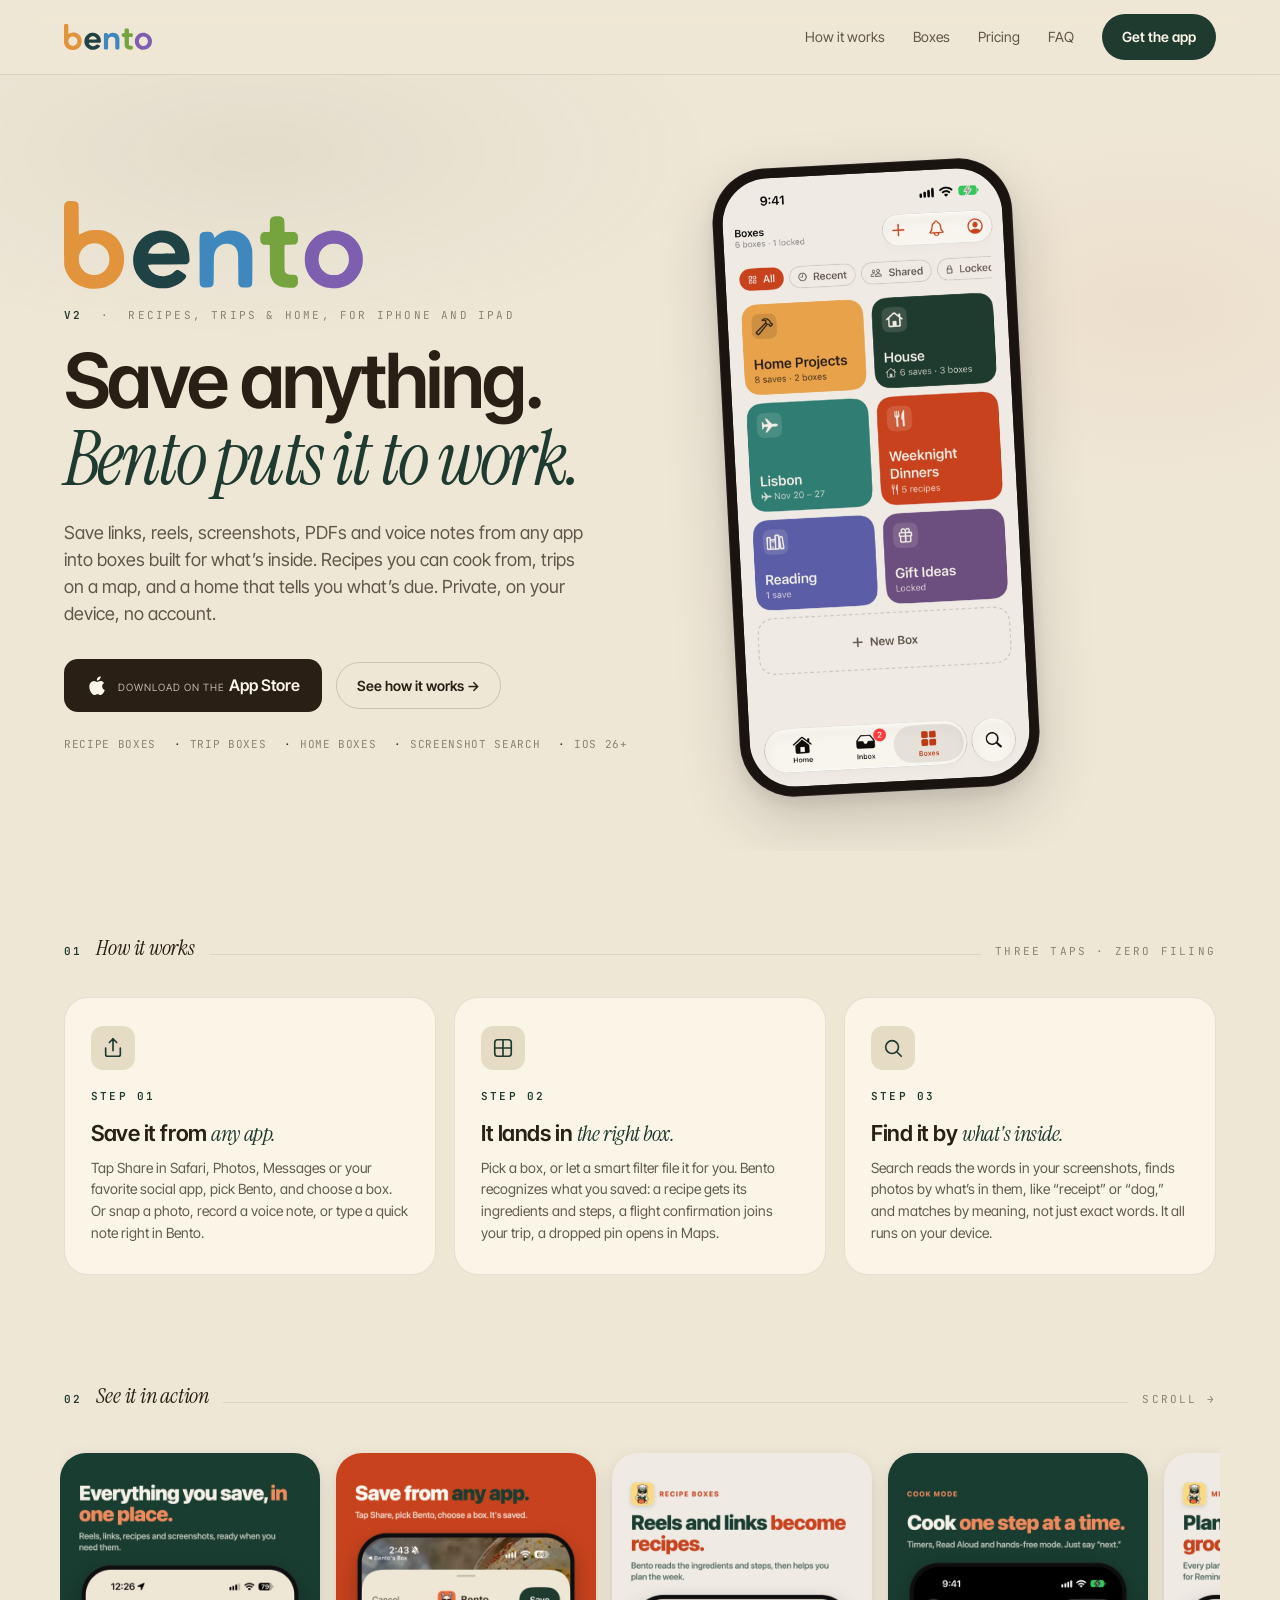
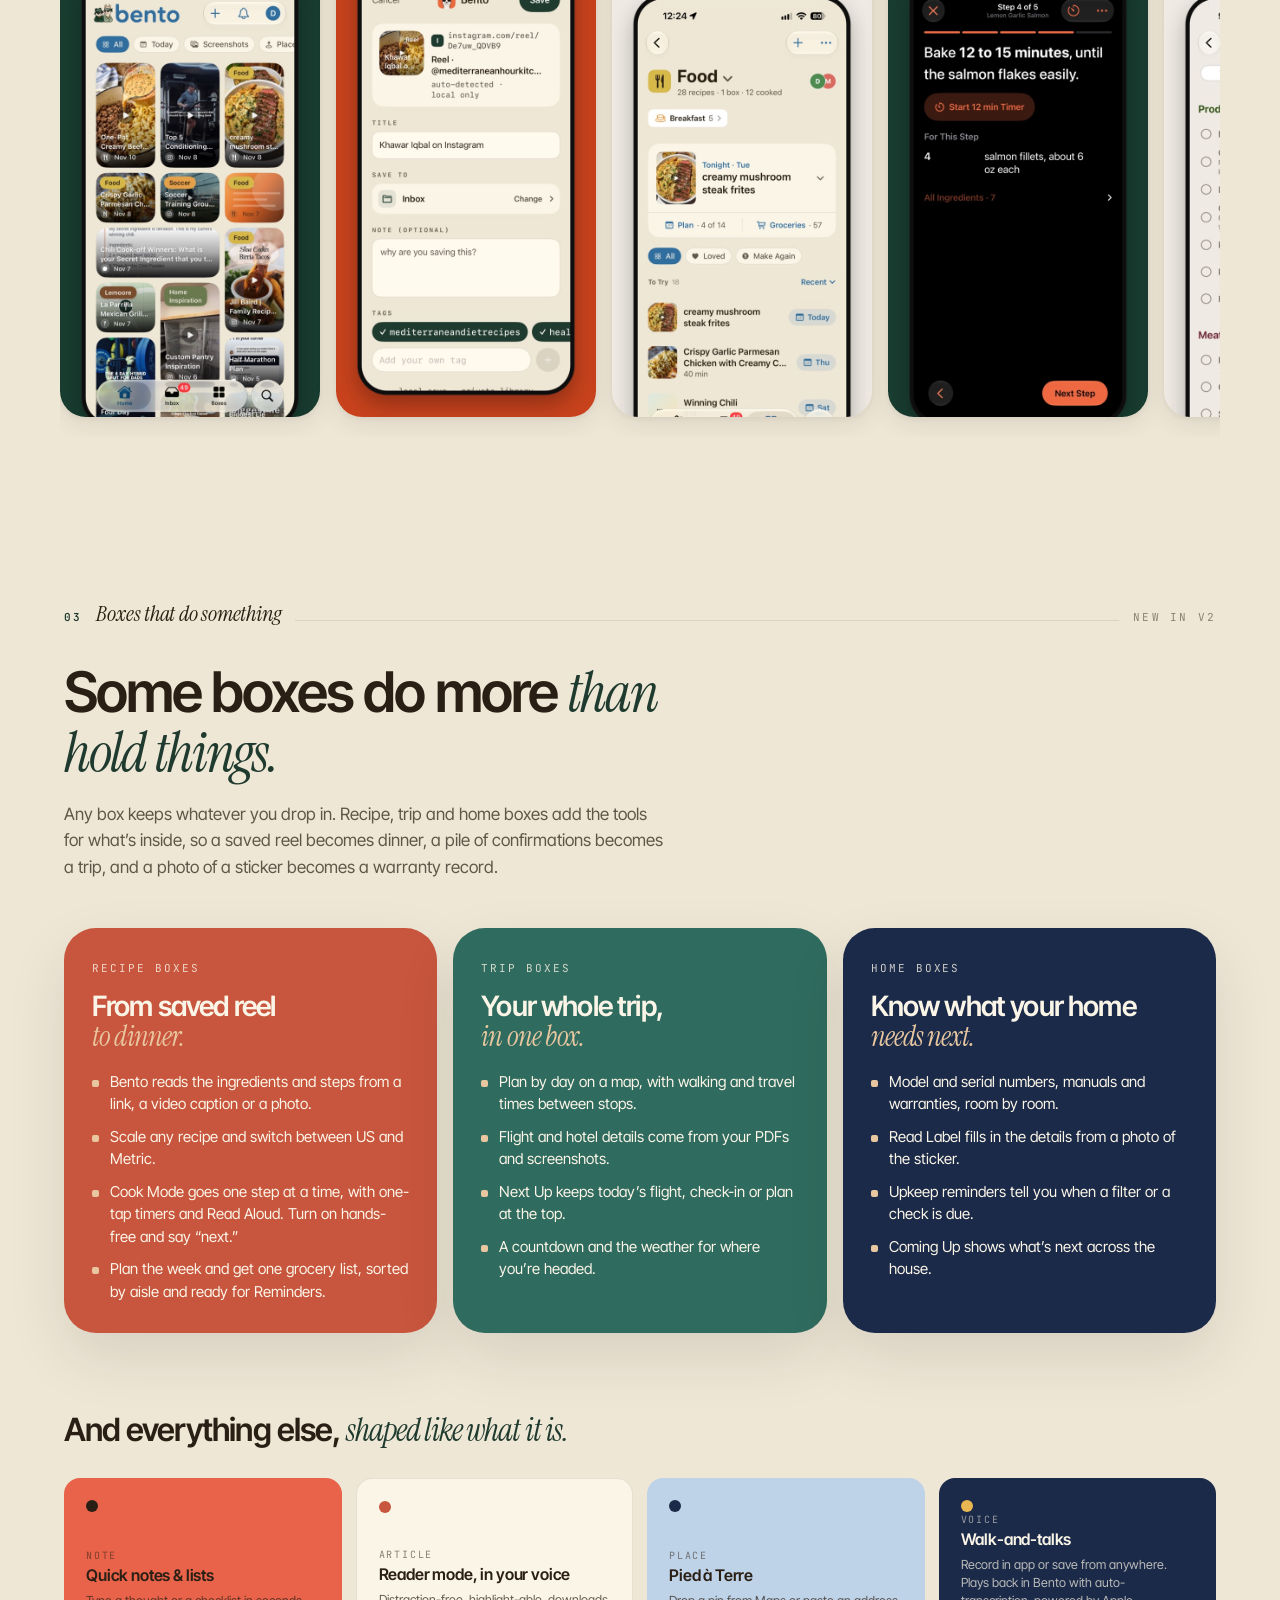
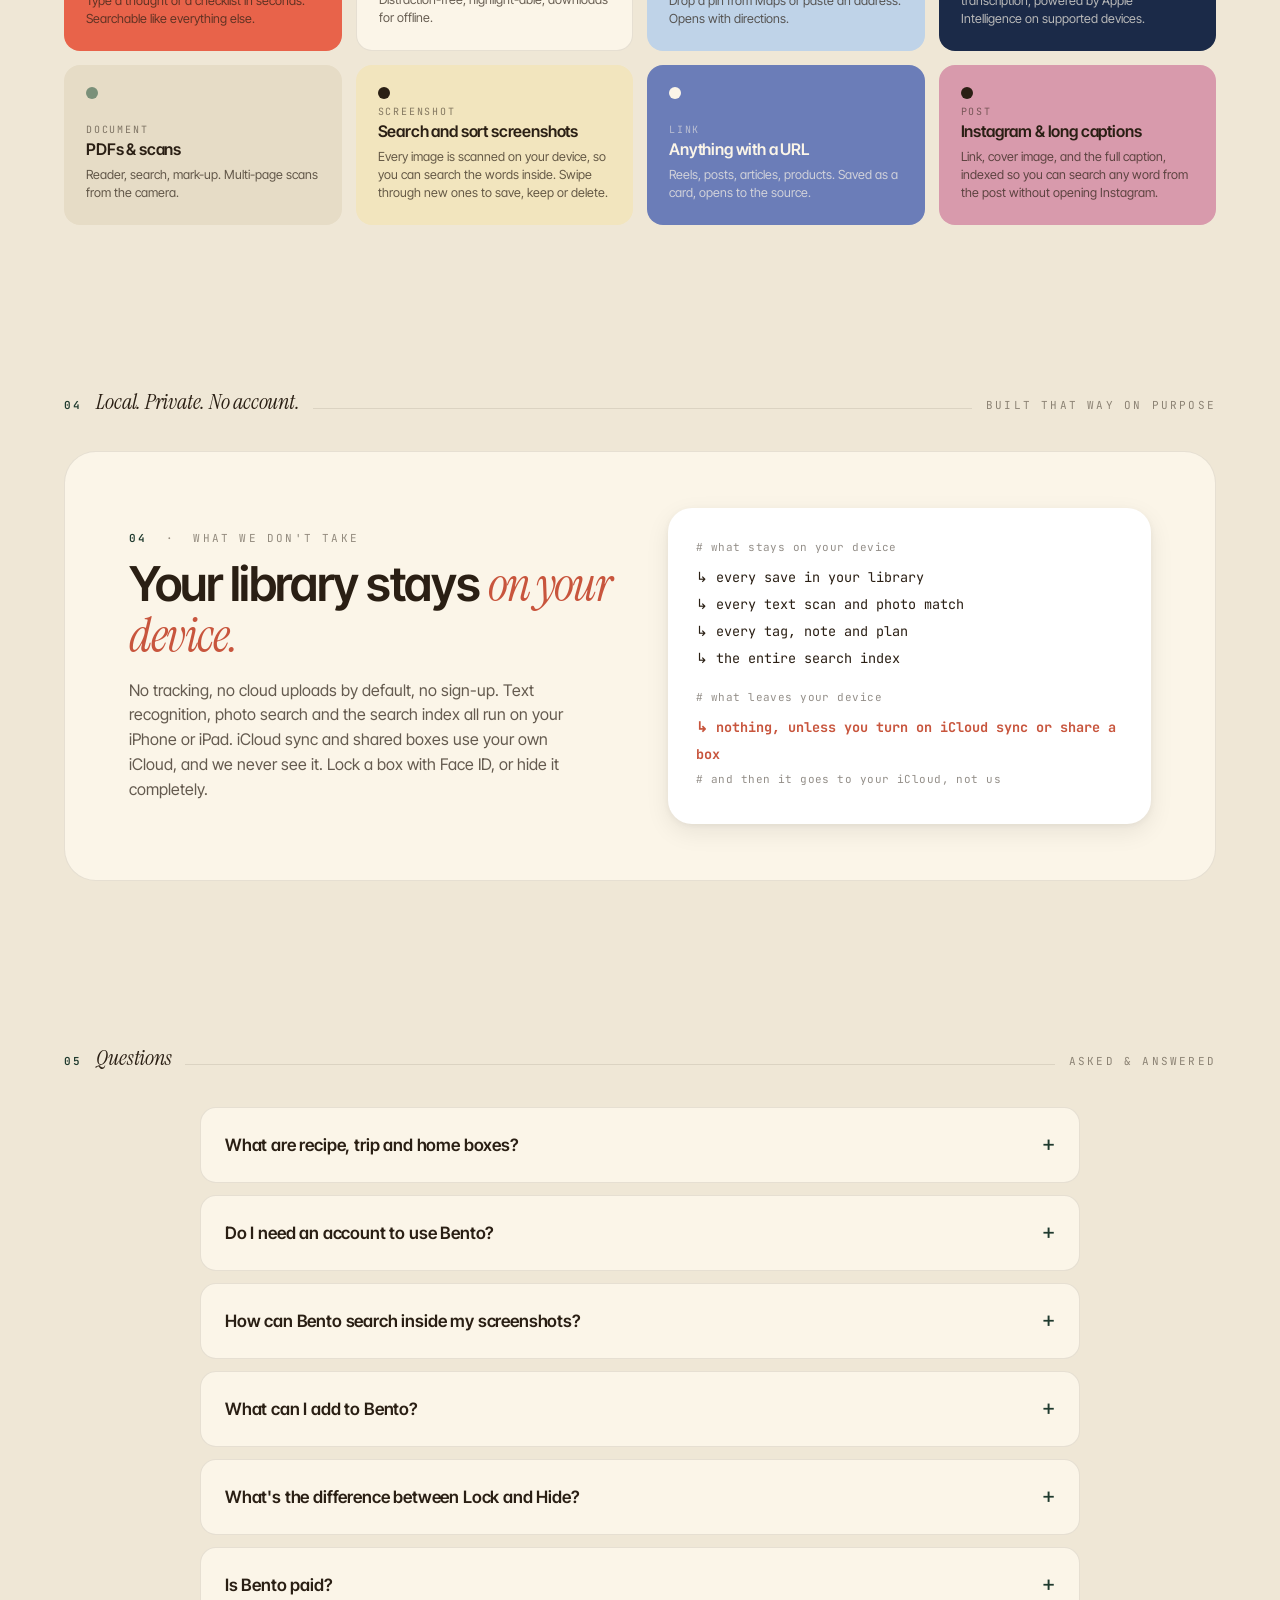
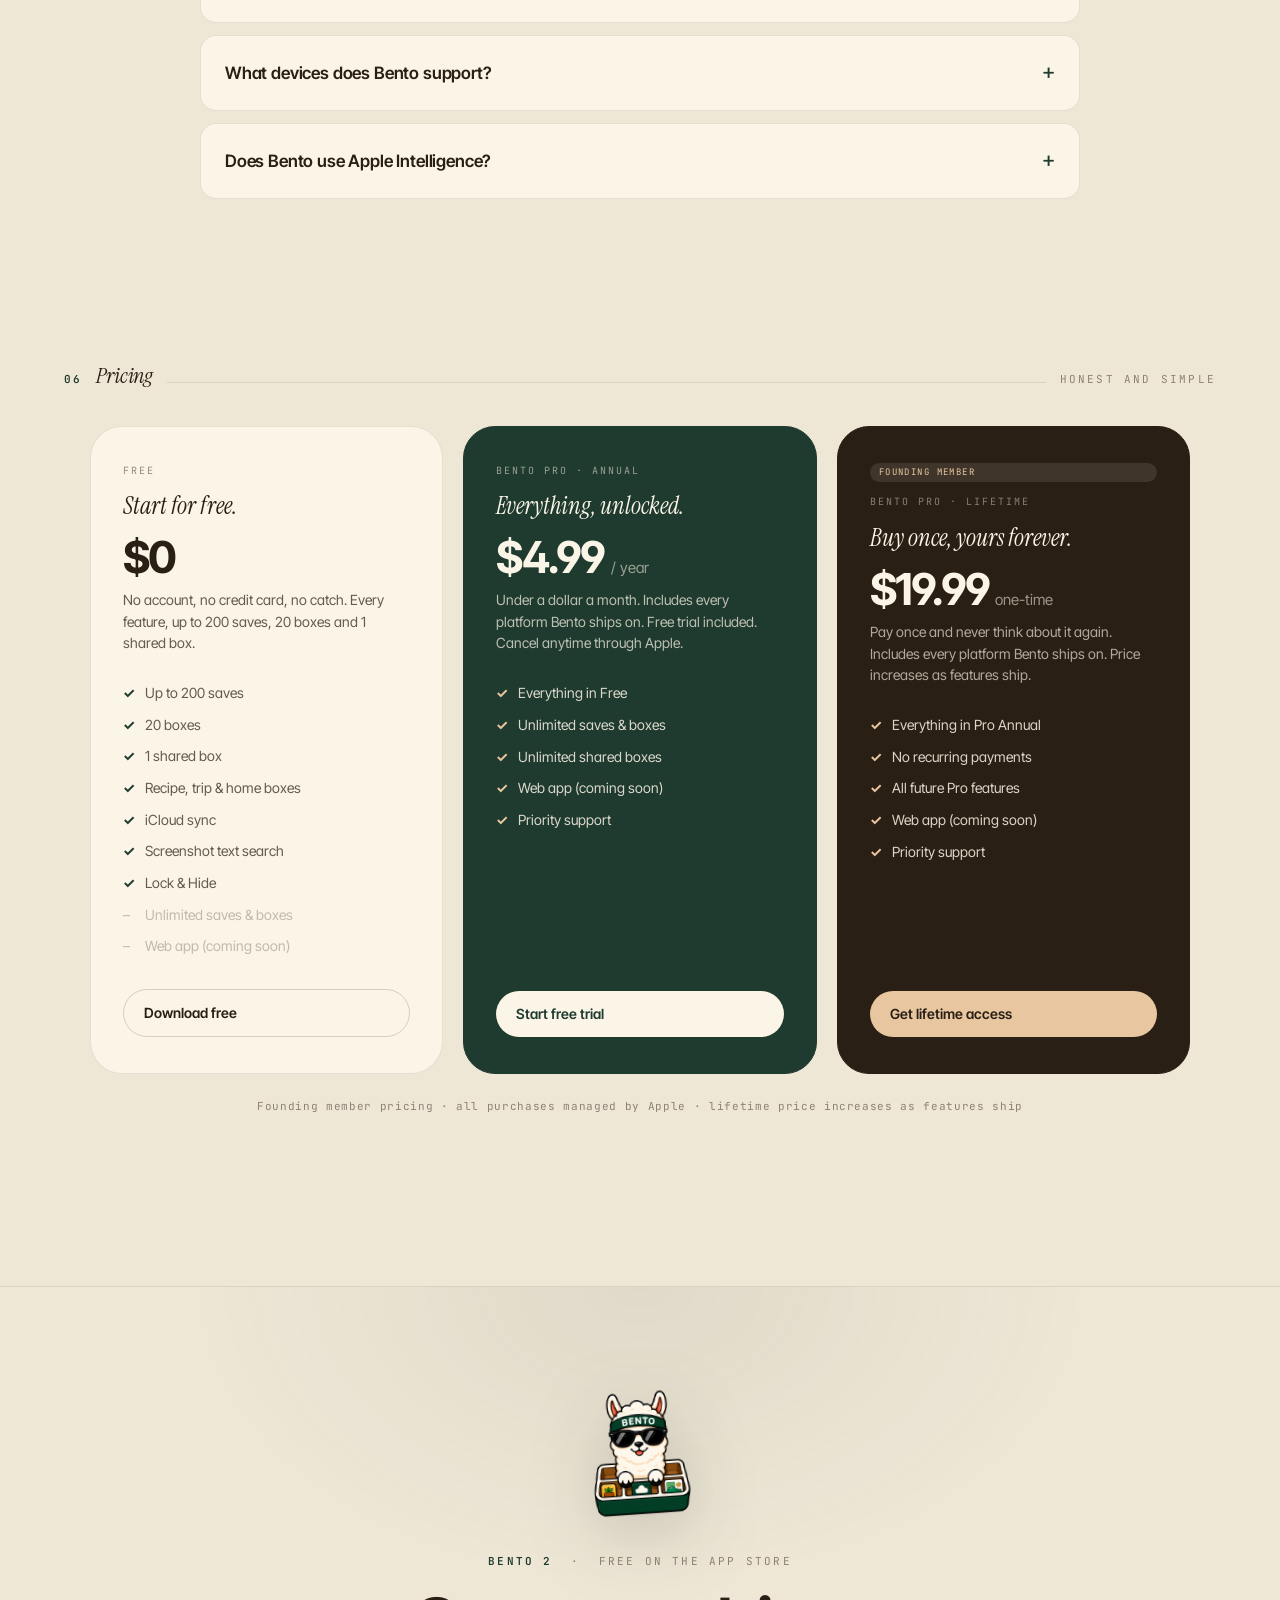
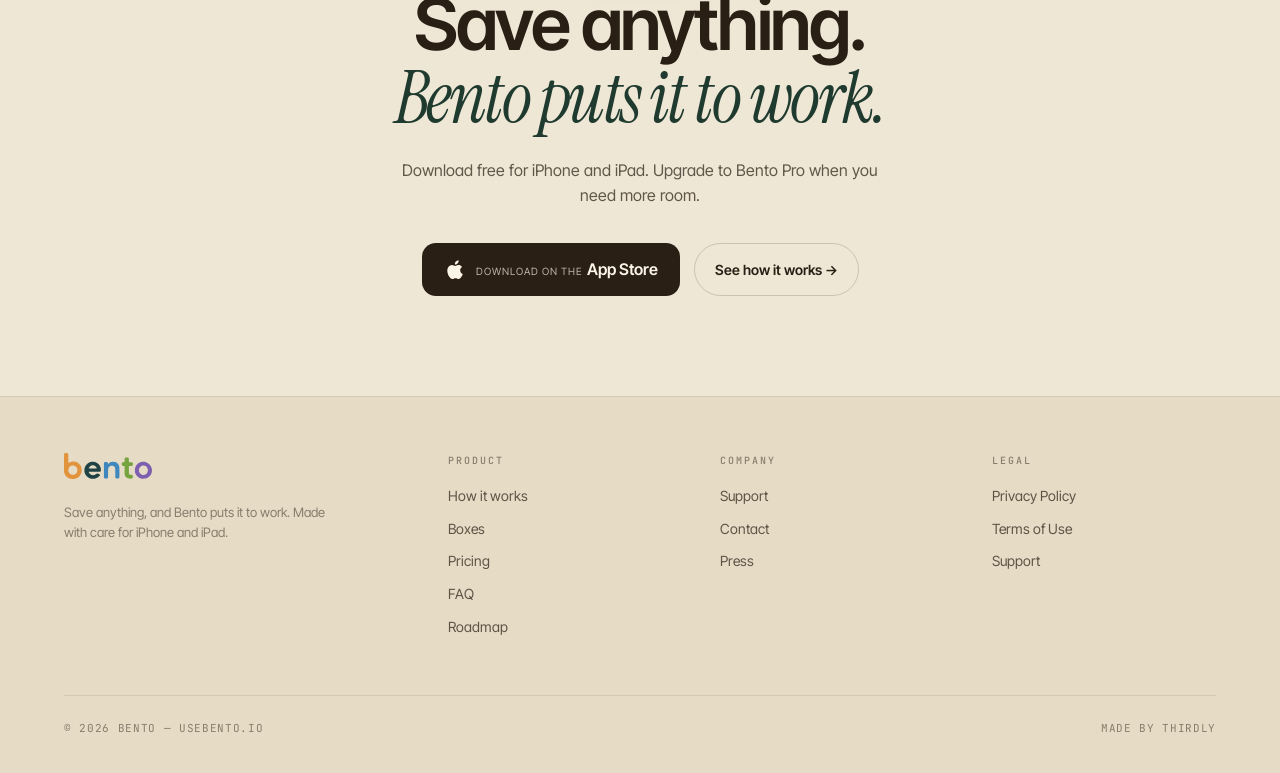
==== commit d1a7346a: "Bento 2 is live: real home, save and recipe screenshots, Sort Screenshots on the page, 2.0 marked sh" ====
--- a/index.html
+++ b/index.html
@@ -135,6 +135,9 @@
   <div class="section-label"><span class="num">02</span><h2>See it in action</h2><span class="rule"></span><span>scroll →</span></div>
   <div class="wrap">
     <div class="shots" tabindex="0" aria-label="Bento screenshots">
+      <img src="assets/shots/02-home-feed.jpg" width="600" height="1303" loading="lazy" alt="Home: everything you save, in one place" />
+      <img src="assets/shots/03-save.jpg" width="600" height="1303" loading="lazy" alt="Save from any app: Bento's share sheet over a saved reel" />
+      <img src="assets/shots/04-recipes.jpg" width="600" height="1303" loading="lazy" alt="Recipe box: saved reels and links become recipes" />
       <img src="assets/shots/04-cook.jpg" width="600" height="1303" loading="lazy" alt="Cook Mode: one step at a time, with a one-tap timer" />
       <img src="assets/shots/05-groceries.jpg" width="600" height="1303" loading="lazy" alt="Meal Plan: one grocery list for the week, sorted by aisle" />
       <img src="assets/shots/06-trip.jpg" width="600" height="1303" loading="lazy" alt="Trip box: the whole trip in one box, with Next Up and a map" />
@@ -231,8 +234,8 @@
         <span class="pip"></span>
         <div>
           <div class="kind">Screenshot</div>
-          <div class="name">Search inside any screenshot</div>
-          <div class="desc">Every image is scanned on your device. Apple Intelligence makes it even more accurate on supported devices.</div>
+          <div class="name">Search and sort screenshots</div>
+          <div class="desc">Every image is scanned on your device, so you can search the words inside. Swipe through new ones to save, keep or delete.</div>
         </div>
       </div>
       <div class="pantry-tile p-link">
